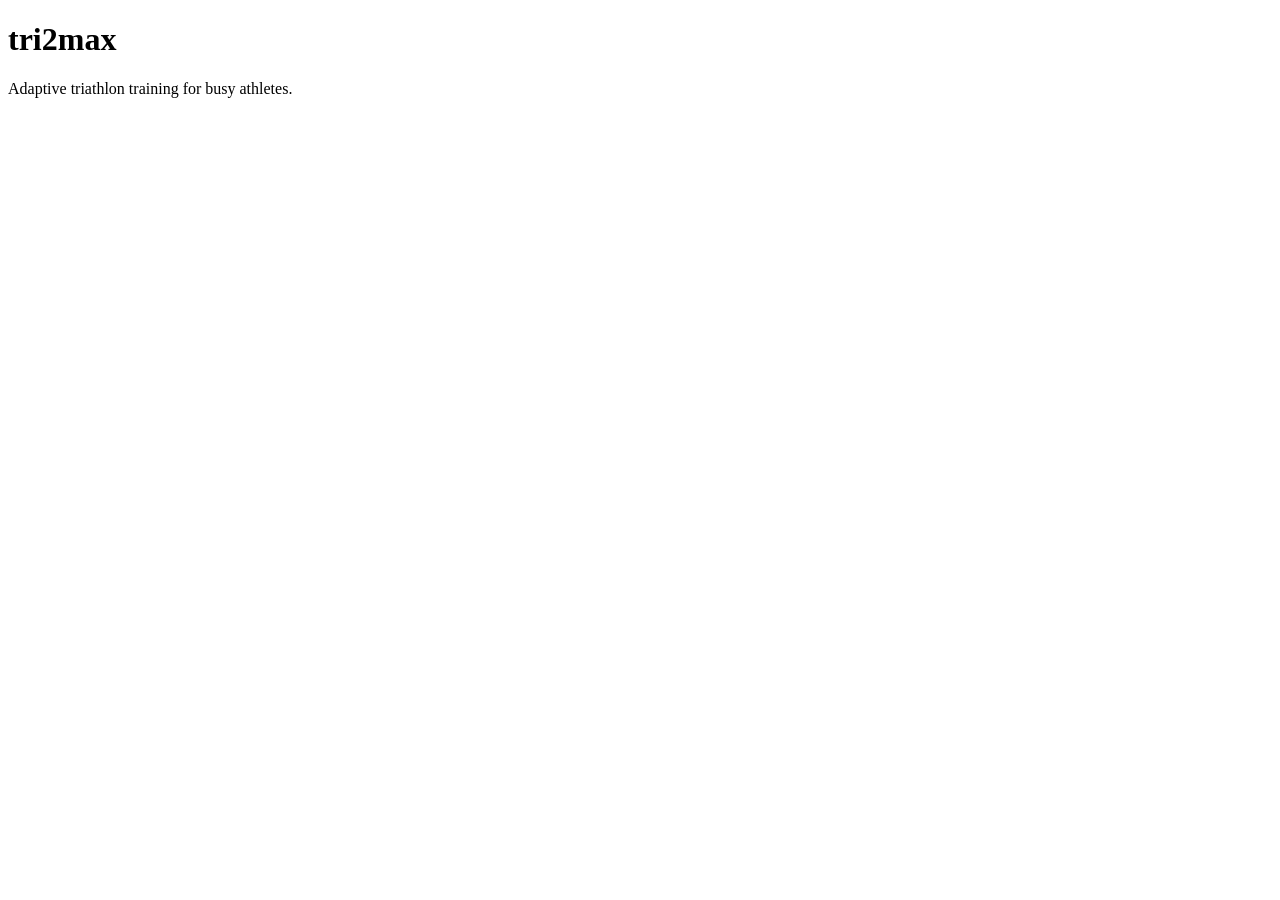
==== index.html @ 575e8069 "clear repo" ====
<!doctype html>
<html lang="en">
<head>
  <meta charset="utf-8">
  <meta name="viewport" content="width=device-width, initial-scale=1">
  <title>tri2max</title>
</head>
<body>
  <main>
    <h1>tri2max</h1>
    <p>Adaptive triathlon training for busy athletes.</p>
  </main>
</body>
</html>
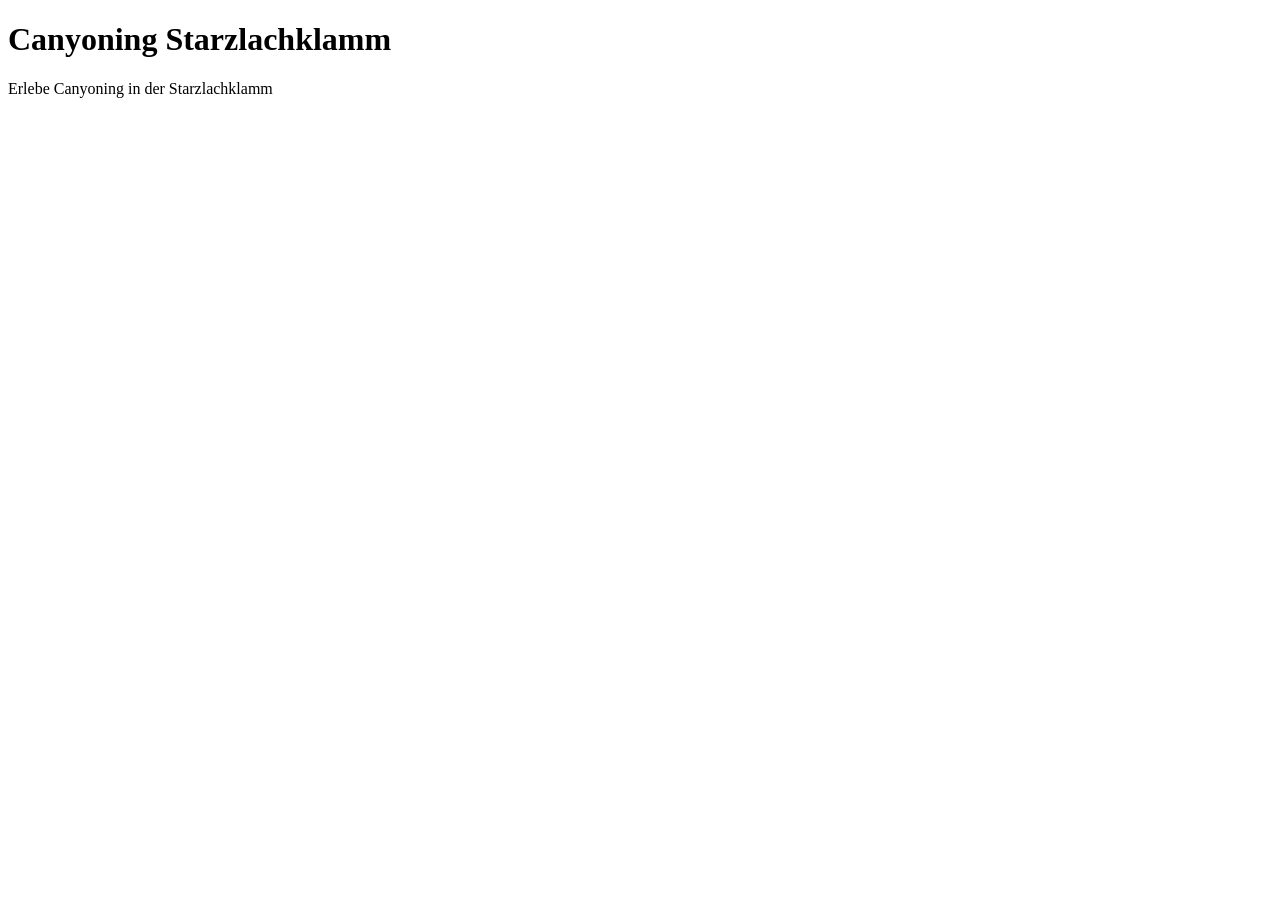
==== commit 6d0b98c6: "feat: add images and videos" ====
--- a/index.html
+++ b/index.html
@@ -3,12 +3,12 @@
 <head>
   <meta charset="utf-8">
   <meta name="viewport" content="width=device-width, initial-scale=1">
-  <title>tri2max</title>
+  <title>Canyoning Starzlachklamm</title>
 </head>
 <body>
   <main>
-    <h1>tri2max</h1>
-    <p>Adaptive triathlon training for busy athletes.</p>
+    <h1>Canyoning Starzlachklamm</h1>
+    <p>Erlebe Canyoning in der Starzlachklamm</p>
   </main>
 </body>
 </html>
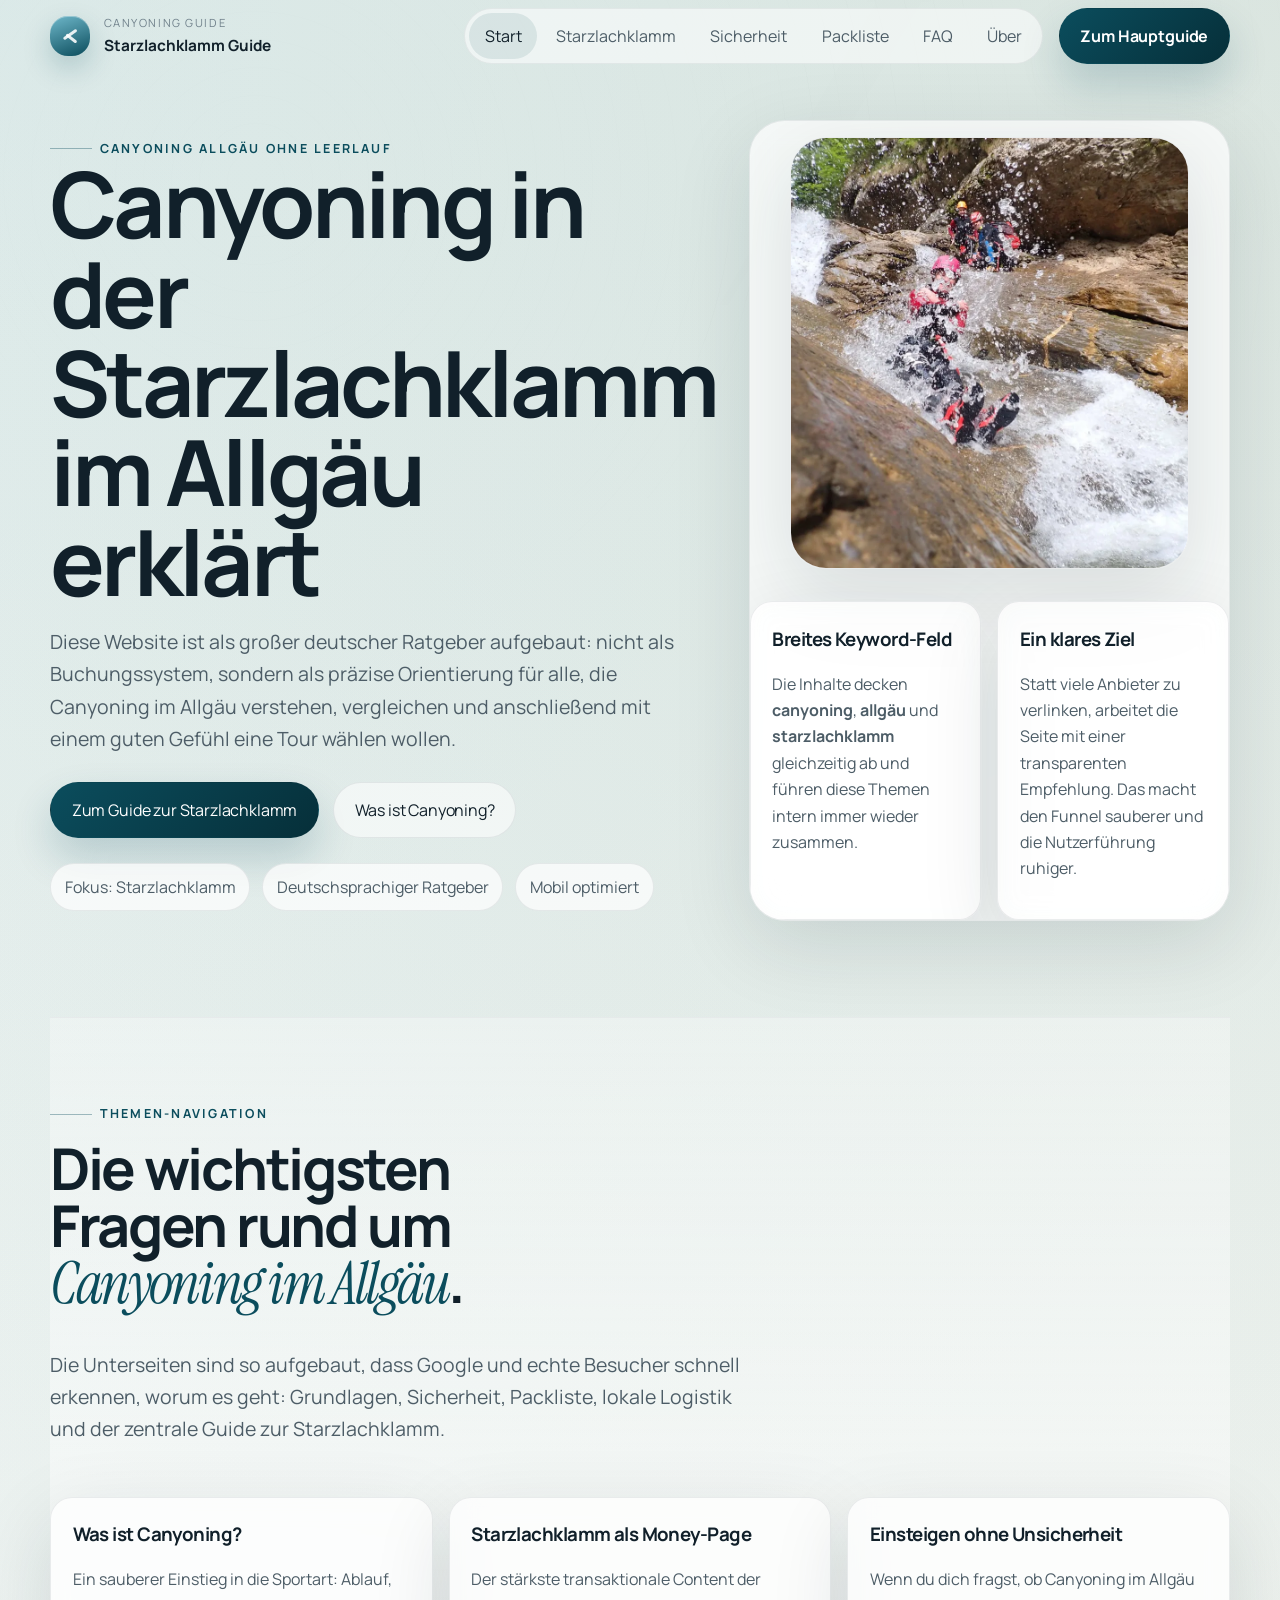
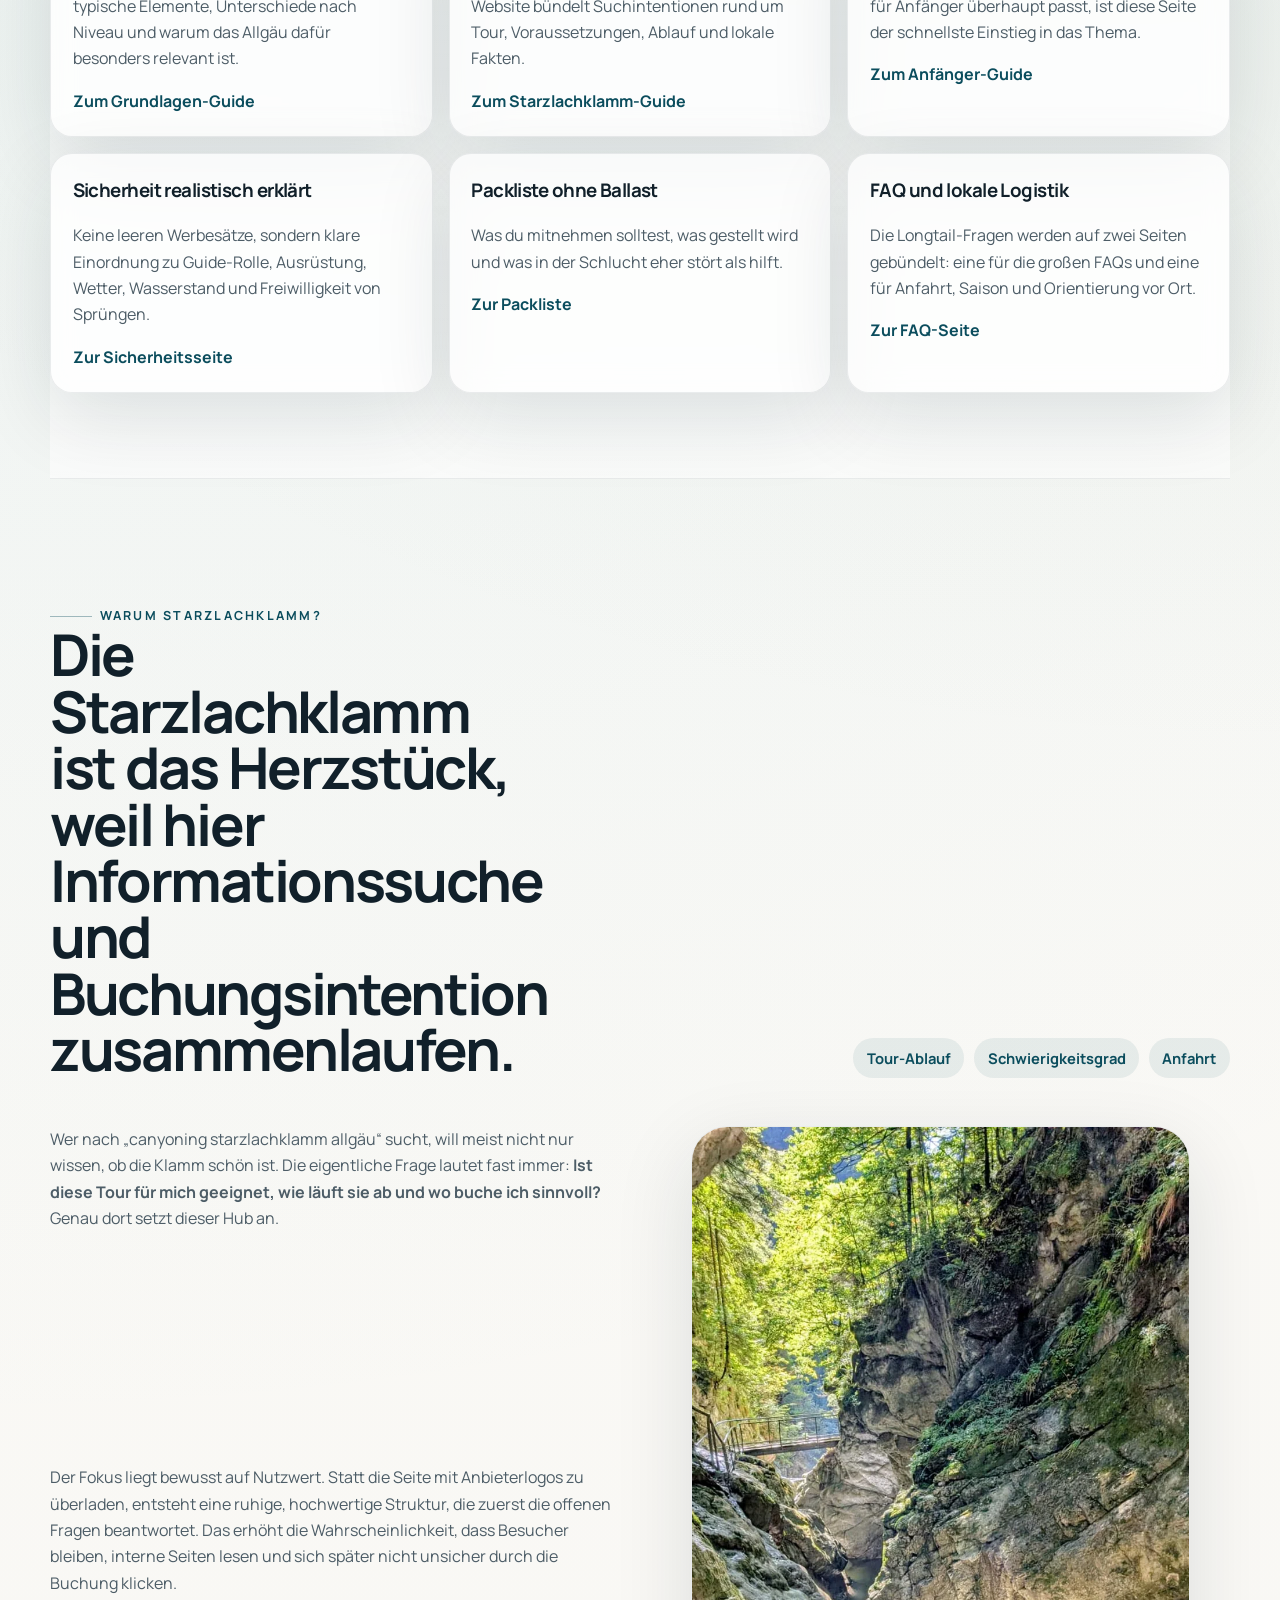
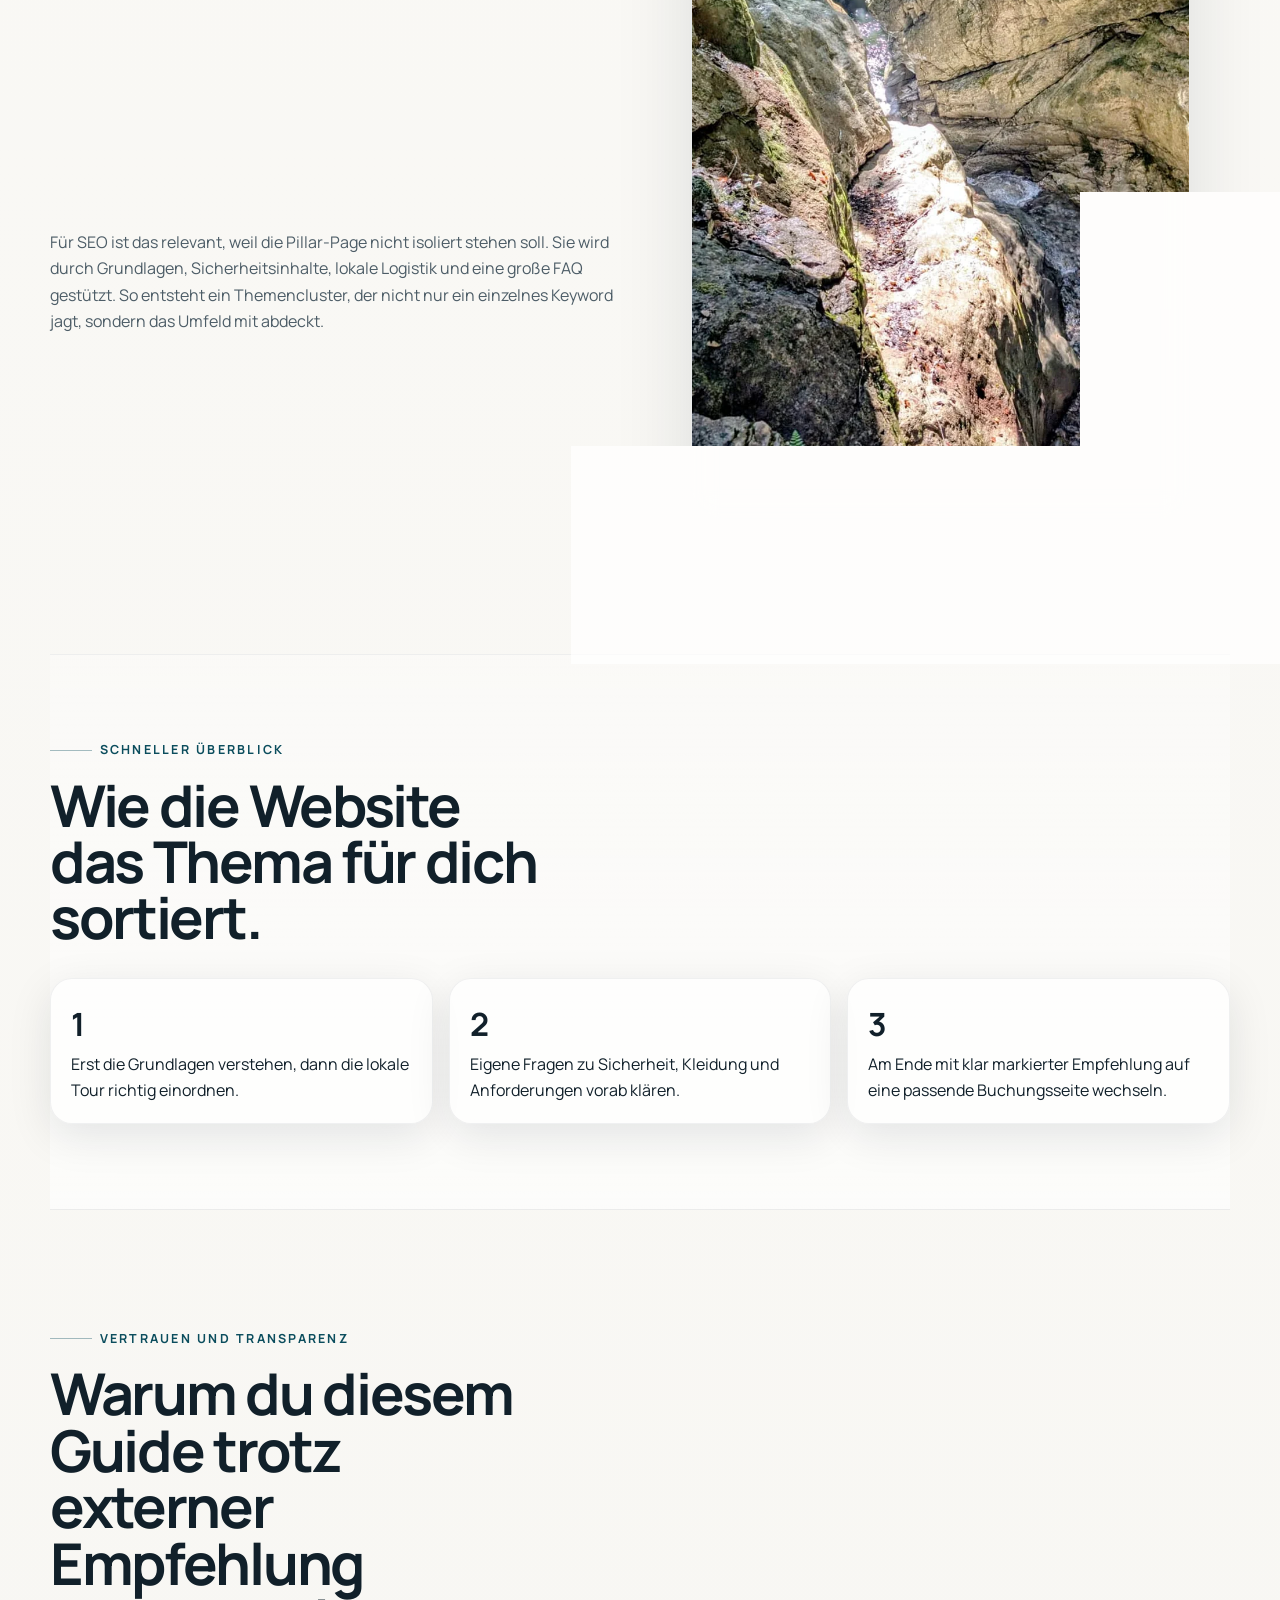
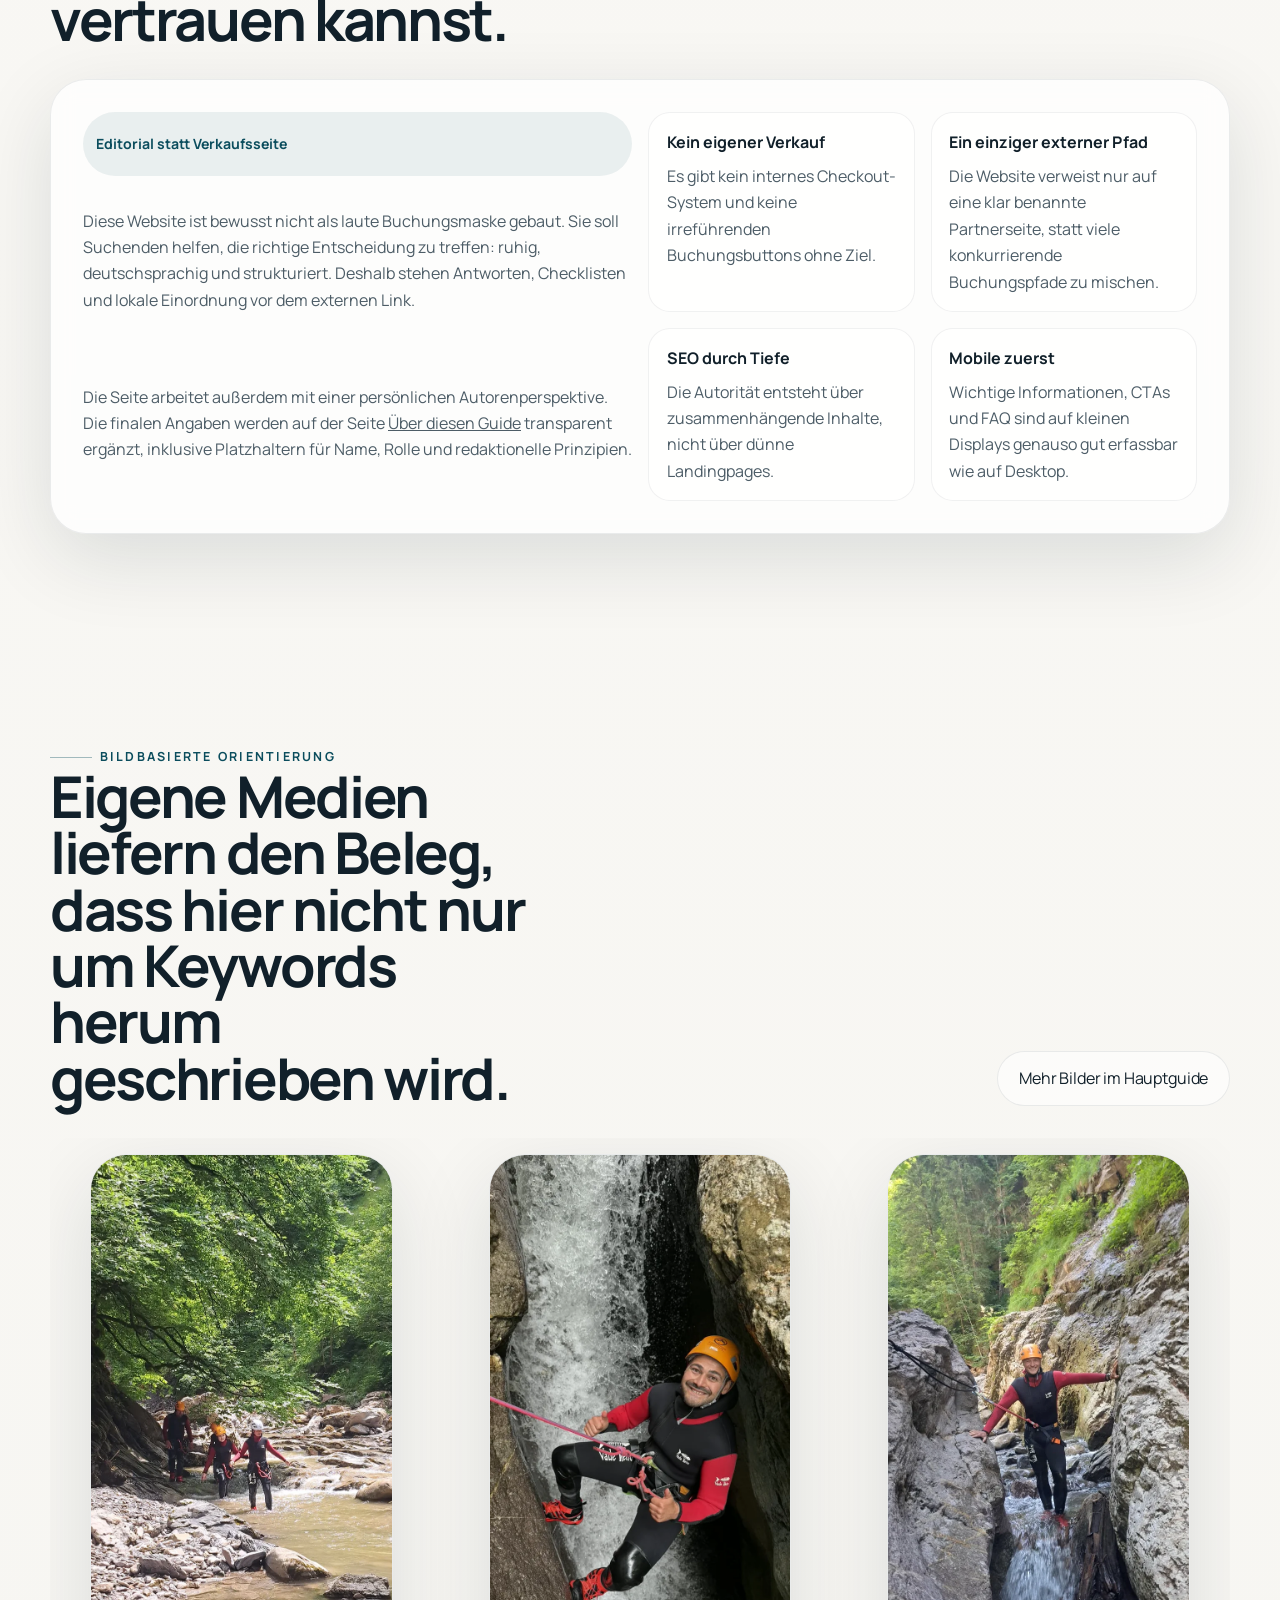
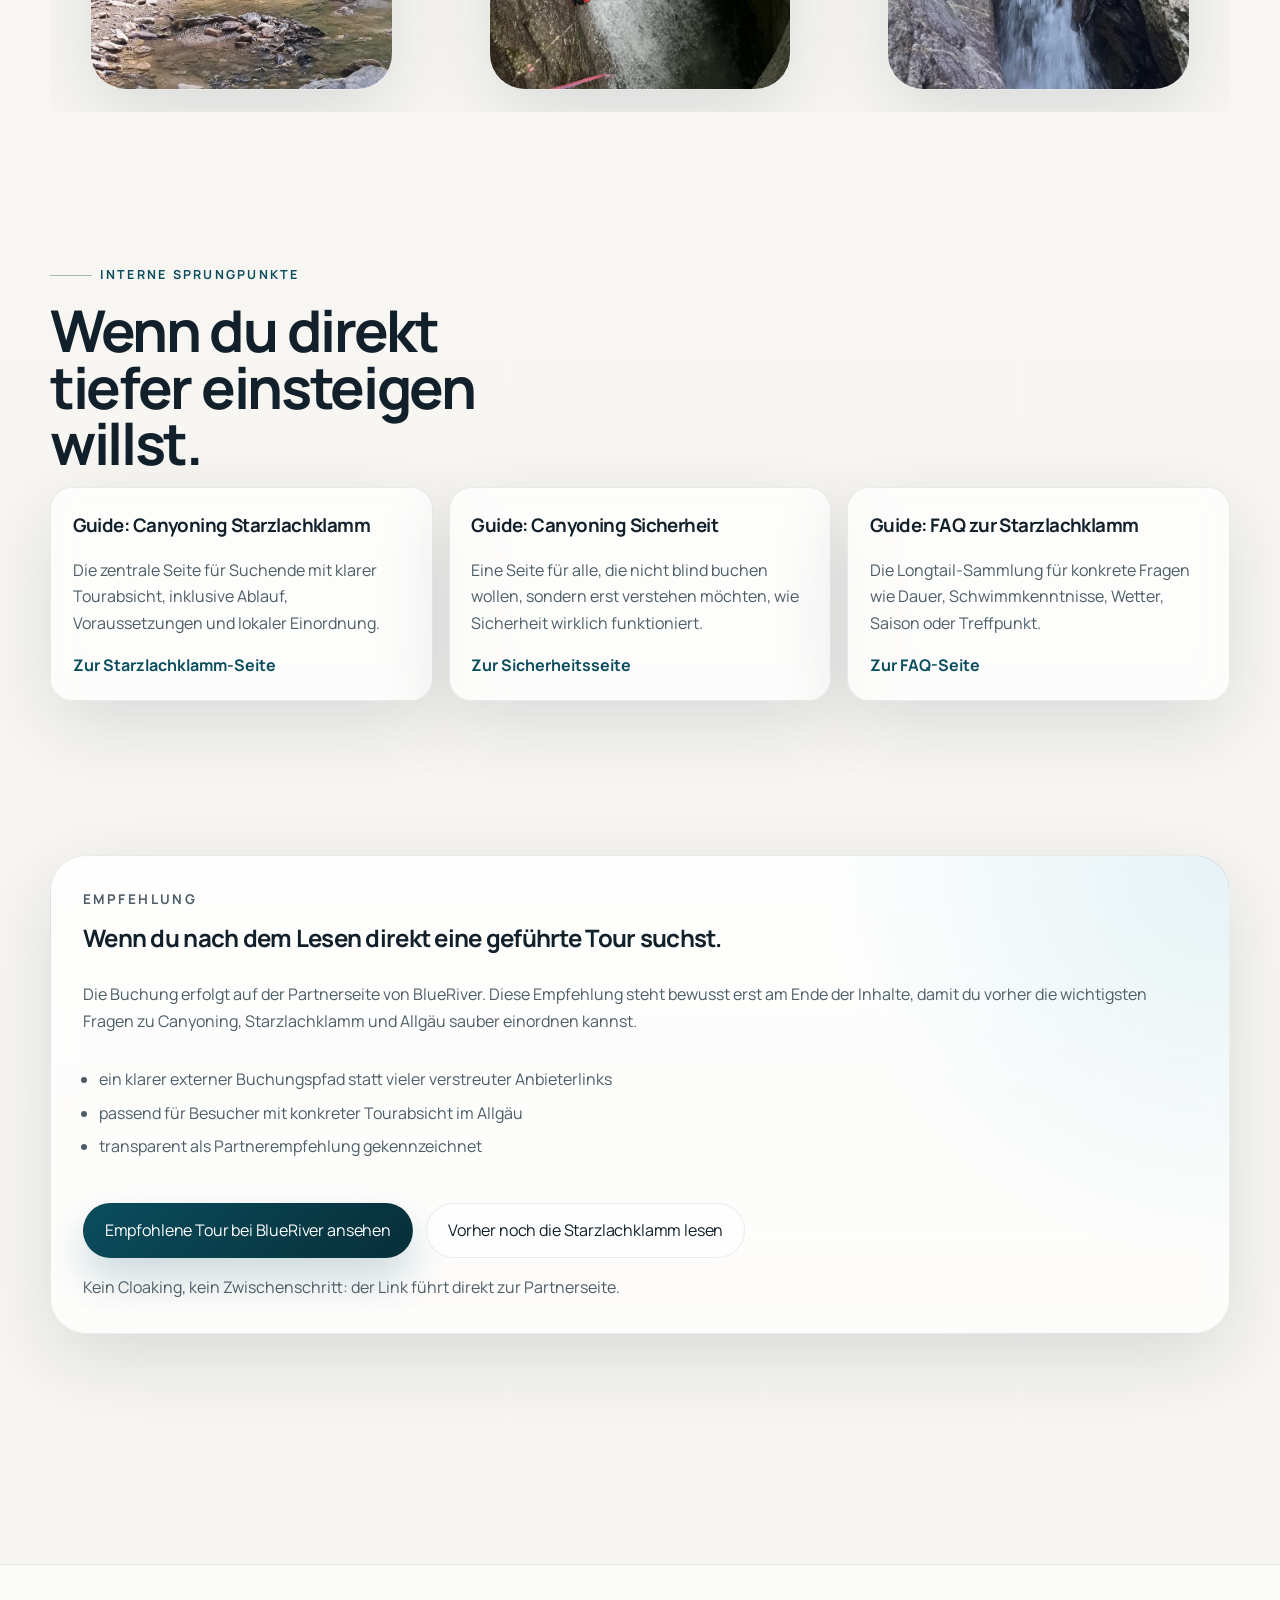
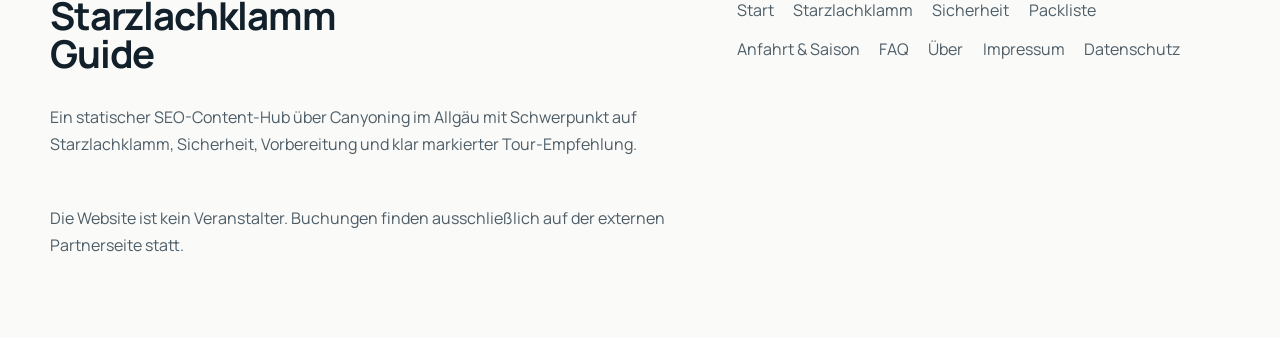
==== commit 74b9c117: "first page impressions" ====
--- a/index.html
+++ b/index.html
@@ -1,14 +1,354 @@
 <!doctype html>
-<html lang="en">
+<html lang="de">
 <head>
   <meta charset="utf-8">
   <meta name="viewport" content="width=device-width, initial-scale=1">
-  <title>Canyoning Starzlachklamm</title>
+  <title>Canyoning Allgäu: Starzlachklamm Guide, Tipps und Tour-Fokus</title>
+  <meta name="description" content="Großer deutschsprachiger Ratgeber zu Canyoning im Allgäu mit Fokus auf Starzlachklamm: Ablauf, Sicherheit, Packliste, Saison, FAQ und eine empfohlene Tour.">
+  <link rel="canonical" href="https://zinss.github.io/brc-starze/">
+  <meta property="og:type" content="website">
+  <meta property="og:title" content="Canyoning Allgäu: Starzlachklamm Guide, Tipps und Tour-Fokus">
+  <meta property="og:description" content="Fundierter Guide für Canyoning im Allgäu mit Schwerpunkt Starzlachklamm, Sicherheit, Vorbereitung und einer klar markierten Empfehlung für die Toursuche.">
+  <meta property="og:url" content="https://zinss.github.io/brc-starze/">
+  <meta property="og:image" content="https://zinss.github.io/brc-starze/assets/img/optimized/starze_image_02-1280.webp">
+  <meta name="twitter:card" content="summary_large_image">
+  <meta name="twitter:title" content="Canyoning Allgäu: Starzlachklamm Guide, Tipps und Tour-Fokus">
+  <meta name="twitter:description" content="Deutschsprachiger SEO-Content-Hub rund um Canyoning, Starzlachklamm und Allgäu.">
+  <link rel="stylesheet" href="assets/css/site.css">
+  <script type="application/ld+json">
+    {
+      "@context": "https://schema.org",
+      "@graph": [
+        {
+          "@type": "WebSite",
+          "name": "Starzlachklamm Guide",
+          "url": "https://zinss.github.io/brc-starze/",
+          "inLanguage": "de"
+        },
+        {
+          "@type": "CollectionPage",
+          "name": "Canyoning Allgäu",
+          "url": "https://zinss.github.io/brc-starze/",
+          "description": "Hub-Seite mit ausführlichen Ratgebern zu Canyoning im Allgäu und der Starzlachklamm."
+        }
+      ]
+    }
+  </script>
 </head>
 <body>
-  <main>
-    <h1>Canyoning Starzlachklamm</h1>
-    <p>Erlebe Canyoning in der Starzlachklamm</p>
+  <a class="skip-link" href="#main-content">Zum Inhalt springen</a>
+  <header class="site-header">
+    <div class="site-header__inner">
+      <a class="brand" href="./" aria-label="Startseite Starzlachklamm Guide">
+        <span class="brand__mark" aria-hidden="true"></span>
+        <span class="brand__text">
+          <span class="brand__eyebrow">Canyoning Guide</span>
+          <span class="brand__title">Starzlachklamm Guide</span>
+        </span>
+      </a>
+      <nav class="nav-panel" data-nav-panel aria-label="Hauptnavigation" id="navigation">
+        <div class="nav-links">
+          <a data-nav-link href="./">Start</a>
+          <a data-nav-link href="canyoning-starzlachklamm/">Starzlachklamm</a>
+          <a data-nav-link href="canyoning-sicherheit/">Sicherheit</a>
+          <a data-nav-link href="canyoning-packliste/">Packliste</a>
+          <a data-nav-link href="starzlachklamm-faq/">FAQ</a>
+          <a data-nav-link href="ueber/">Über</a>
+        </div>
+        <a class="header-cta" href="canyoning-starzlachklamm/">Zum Hauptguide</a>
+      </nav>
+      <button class="nav-toggle" type="button" data-nav-toggle aria-expanded="false" aria-controls="navigation">
+        <span class="visually-hidden">Menü öffnen</span>
+        <span class="nav-toggle__bar" aria-hidden="true"></span>
+        <span class="nav-toggle__bar" aria-hidden="true"></span>
+        <span class="nav-toggle__bar" aria-hidden="true"></span>
+      </button>
+    </div>
+  </header>
+
+  <main id="main-content" class="main-content">
+    <section class="hero hero--split hero--home">
+      <div class="hero__content" data-reveal>
+        <span class="eyebrow">Canyoning Allgäu ohne Leerlauf</span>
+        <h1>Canyoning in der Starzlachklamm im Allgäu erklärt</h1>
+        <p class="hero__lead">Diese Website ist als großer deutscher Ratgeber aufgebaut: nicht als Buchungssystem, sondern als präzise Orientierung für alle, die Canyoning im Allgäu verstehen, vergleichen und anschließend mit einem guten Gefühl eine Tour wählen wollen.</p>
+        <div class="hero__actions">
+          <a class="button button--primary" href="canyoning-starzlachklamm/">Zum Guide zur Starzlachklamm</a>
+          <a class="button button--secondary" href="was-ist-canyoning/">Was ist Canyoning?</a>
+        </div>
+        <div class="hero__meta" aria-label="Schnelle Fakten">
+          <span class="meta-chip">Fokus: Starzlachklamm</span>
+          <span class="meta-chip">Deutschsprachiger Ratgeber</span>
+          <span class="meta-chip">Mobil optimiert</span>
+        </div>
+      </div>
+
+      <div class="hero__media hero__media--stacked" data-reveal>
+        <figure class="figure-card" data-tilt>
+          <img src="assets/img/optimized/starze_image_02-1280.webp" alt="Canyoning-Gruppe rutscht durch einen Wasserlauf in der Starzlachklamm" width="1600" height="1200" fetchpriority="high">
+          <figcaption>Starzlachklamm ist die Tour, nach der besonders häufig gesucht wird, wenn Menschen im Allgäu eine Einsteiger- bis Mittelstufen-Tour mit echtem Schluchtgefühl suchen.</figcaption>
+        </figure>
+        <div class="card-grid">
+          <article class="info-card span-6">
+            <h3>Breites Keyword-Feld</h3>
+            <p>Die Inhalte decken <strong>canyoning</strong>, <strong>allgäu</strong> und <strong>starzlachklamm</strong> gleichzeitig ab und führen diese Themen intern immer wieder zusammen.</p>
+          </article>
+          <article class="info-card span-6">
+            <h3>Ein klares Ziel</h3>
+            <p>Statt viele Anbieter zu verlinken, arbeitet die Seite mit einer transparenten Empfehlung. Das macht den Funnel sauberer und die Nutzerführung ruhiger.</p>
+          </article>
+        </div>
+      </div>
+    </section>
+
+    <section class="section section--tint">
+      <div class="section__inner">
+        <div class="section-head">
+          <span class="eyebrow">Themen-Navigation</span>
+          <h2 class="section-title">Die wichtigsten Fragen rund um <em>Canyoning im Allgäu</em>.</h2>
+          <p class="section-lead">Die Unterseiten sind so aufgebaut, dass Google und echte Besucher schnell erkennen, worum es geht: Grundlagen, Sicherheit, Packliste, lokale Logistik und der zentrale Guide zur Starzlachklamm.</p>
+        </div>
+        <div class="card-grid">
+          <article class="story-card span-4" data-reveal data-tilt>
+            <h3>Was ist Canyoning?</h3>
+            <p>Ein sauberer Einstieg in die Sportart: Ablauf, typische Elemente, Unterschiede nach Niveau und warum das Allgäu dafür besonders relevant ist.</p>
+            <a href="was-ist-canyoning/">Zum Grundlagen-Guide</a>
+          </article>
+          <article class="story-card span-4" data-reveal data-tilt>
+            <h3>Starzlachklamm als Money-Page</h3>
+            <p>Der stärkste transaktionale Content der Website bündelt Suchintentionen rund um Tour, Voraussetzungen, Ablauf und lokale Fakten.</p>
+            <a href="canyoning-starzlachklamm/">Zum Starzlachklamm-Guide</a>
+          </article>
+          <article class="story-card span-4" data-reveal data-tilt>
+            <h3>Einsteigen ohne Unsicherheit</h3>
+            <p>Wenn du dich fragst, ob Canyoning im Allgäu für Anfänger überhaupt passt, ist diese Seite der schnellste Einstieg in das Thema.</p>
+            <a href="canyoning-allgaeu-anfaenger/">Zum Anfänger-Guide</a>
+          </article>
+          <article class="story-card span-4" data-reveal data-tilt>
+            <h3>Sicherheit realistisch erklärt</h3>
+            <p>Keine leeren Werbesätze, sondern klare Einordnung zu Guide-Rolle, Ausrüstung, Wetter, Wasserstand und Freiwilligkeit von Sprüngen.</p>
+            <a href="canyoning-sicherheit/">Zur Sicherheitsseite</a>
+          </article>
+          <article class="story-card span-4" data-reveal data-tilt>
+            <h3>Packliste ohne Ballast</h3>
+            <p>Was du mitnehmen solltest, was gestellt wird und was in der Schlucht eher stört als hilft.</p>
+            <a href="canyoning-packliste/">Zur Packliste</a>
+          </article>
+          <article class="story-card span-4" data-reveal data-tilt>
+            <h3>FAQ und lokale Logistik</h3>
+            <p>Die Longtail-Fragen werden auf zwei Seiten gebündelt: eine für die großen FAQs und eine für Anfahrt, Saison und Orientierung vor Ort.</p>
+            <a href="starzlachklamm-faq/">Zur FAQ-Seite</a>
+          </article>
+        </div>
+      </div>
+    </section>
+
+    <section class="section">
+      <div class="section__inner">
+        <div class="section-head section-head--split">
+          <div>
+            <span class="eyebrow">Warum Starzlachklamm?</span>
+            <h2 class="section-title">Die Starzlachklamm ist das Herzstück, weil hier Informationssuche und Buchungsintention zusammenlaufen.</h2>
+          </div>
+          <div class="pill-row" aria-label="Schwerpunkte">
+            <span class="pill">Tour-Ablauf</span>
+            <span class="pill">Schwierigkeitsgrad</span>
+            <span class="pill">Anfahrt</span>
+          </div>
+        </div>
+
+        <div class="split-layout split-layout--balanced">
+          <div class="article-prose" data-reveal>
+            <p>Wer nach „canyoning starzlachklamm allgäu“ sucht, will meist nicht nur wissen, ob die Klamm schön ist. Die eigentliche Frage lautet fast immer: <strong>Ist diese Tour für mich geeignet, wie läuft sie ab und wo buche ich sinnvoll?</strong> Genau dort setzt dieser Hub an.</p>
+            <p>Der Fokus liegt bewusst auf Nutzwert. Statt die Seite mit Anbieterlogos zu überladen, entsteht eine ruhige, hochwertige Struktur, die zuerst die offenen Fragen beantwortet. Das erhöht die Wahrscheinlichkeit, dass Besucher bleiben, interne Seiten lesen und sich später nicht unsicher durch die Buchung klicken.</p>
+            <p>Für SEO ist das relevant, weil die Pillar-Page nicht isoliert stehen soll. Sie wird durch Grundlagen, Sicherheitsinhalte, lokale Logistik und eine große FAQ gestützt. So entsteht ein Themencluster, der nicht nur ein einzelnes Keyword jagt, sondern das Umfeld mit abdeckt.</p>
+          </div>
+          <div class="media-panel" data-reveal>
+            <figure class="figure-card">
+              <img src="assets/img/optimized/starze_image_07-960.webp" alt="Blick in die felsige Schlucht der Starzlachklamm mit Stegen im Hintergrund" width="900" height="1600" loading="lazy">
+              <figcaption>Die Schlucht selbst ist ein starkes visuelles Signal. Natur, Enge und Wasserführung machen sofort verständlich, warum diese Tour so häufig gesucht wird.</figcaption>
+            </figure>
+          </div>
+        </div>
+      </div>
+    </section>
+
+    <section class="section section--tint">
+      <div class="section__inner">
+        <div class="section-head">
+          <span class="eyebrow">Schneller Überblick</span>
+          <h2 class="section-title">Wie die Website das Thema für dich sortiert.</h2>
+        </div>
+        <div class="fact-grid">
+          <article class="fact-card" data-reveal>
+            <strong>1</strong>
+            <span>Erst die Grundlagen verstehen, dann die lokale Tour richtig einordnen.</span>
+          </article>
+          <article class="fact-card" data-reveal>
+            <strong>2</strong>
+            <span>Eigene Fragen zu Sicherheit, Kleidung und Anforderungen vorab klären.</span>
+          </article>
+          <article class="fact-card" data-reveal>
+            <strong>3</strong>
+            <span>Am Ende mit klar markierter Empfehlung auf eine passende Buchungsseite wechseln.</span>
+          </article>
+        </div>
+      </div>
+    </section>
+
+    <section class="section">
+      <div class="section__inner">
+        <div class="section-head">
+          <span class="eyebrow">Vertrauen und Transparenz</span>
+          <h2 class="section-title">Warum du diesem Guide trotz externer Empfehlung vertrauen kannst.</h2>
+        </div>
+        <div class="author-box" data-reveal>
+          <div class="author-box__grid">
+            <div class="article-prose">
+              <span class="author-box__badge">Editorial statt Verkaufsseite</span>
+              <p>Diese Website ist bewusst nicht als laute Buchungsmaske gebaut. Sie soll Suchenden helfen, die richtige Entscheidung zu treffen: ruhig, deutschsprachig und strukturiert. Deshalb stehen Antworten, Checklisten und lokale Einordnung vor dem externen Link.</p>
+              <p>Die Seite arbeitet außerdem mit einer persönlichen Autorenperspektive. Die finalen Angaben werden auf der Seite <a href="ueber/">Über diesen Guide</a> transparent ergänzt, inklusive Platzhaltern für Name, Rolle und redaktionelle Prinzipien.</p>
+            </div>
+            <div class="definition-grid">
+              <dl>
+                <dt>Kein eigener Verkauf</dt>
+                <dd>Es gibt kein internes Checkout-System und keine irreführenden Buchungsbuttons ohne Ziel.</dd>
+              </dl>
+              <dl>
+                <dt>Ein einziger externer Pfad</dt>
+                <dd>Die Website verweist nur auf eine klar benannte Partnerseite, statt viele konkurrierende Buchungspfade zu mischen.</dd>
+              </dl>
+              <dl>
+                <dt>SEO durch Tiefe</dt>
+                <dd>Die Autorität entsteht über zusammenhängende Inhalte, nicht über dünne Landingpages.</dd>
+              </dl>
+              <dl>
+                <dt>Mobile zuerst</dt>
+                <dd>Wichtige Informationen, CTAs und FAQ sind auf kleinen Displays genauso gut erfassbar wie auf Desktop.</dd>
+              </dl>
+            </div>
+          </div>
+        </div>
+      </div>
+    </section>
+
+    <section class="section">
+      <div class="section__inner">
+        <div class="section-head section-head--split">
+          <div>
+            <span class="eyebrow">Bildbasierte Orientierung</span>
+            <h2 class="section-title">Eigene Medien liefern den Beleg, dass hier nicht nur um Keywords herum geschrieben wird.</h2>
+          </div>
+          <a class="button button--secondary" href="canyoning-starzlachklamm/">Mehr Bilder im Hauptguide</a>
+        </div>
+        <div class="photo-rail" data-gallery-snap>
+          <figure class="figure-card" data-reveal>
+            <img src="assets/img/optimized/starze_image_01-960.webp" alt="Drei Teilnehmer gehen durch das flache Wasser in der Starzlachklamm" width="1200" height="1600" loading="lazy">
+            <figcaption>Der Einstieg wirkt oft ruhiger als viele Besucher erwarten. Genau deshalb lohnt sich eine ehrliche Ablaufbeschreibung.</figcaption>
+          </figure>
+          <figure class="figure-card" data-reveal>
+            <img src="assets/img/optimized/starze_image_04-960.webp" alt="Teilnehmer lächelt beim Canyoning in einer Felsrinne mit Wasser" width="1071" height="1428" loading="lazy">
+            <figcaption>Die Mischung aus Spiel, Technik und Wasserführung macht die Tour gerade für motivierte Einsteiger interessant.</figcaption>
+          </figure>
+          <figure class="figure-card" data-reveal>
+            <img src="assets/img/optimized/starze_image_10-960.webp" alt="Canyoning-Teilnehmer seilt sich an einem Wasserfall ab" width="1200" height="1600" loading="lazy">
+            <figcaption>Abseilen ist für viele der Moment, an dem Vorbereitung, Vertrauen und gutes Guiding besonders wichtig werden.</figcaption>
+          </figure>
+        </div>
+      </div>
+    </section>
+
+    <section class="section section--tight">
+      <div class="section__inner">
+        <div class="related-links">
+          <div class="section-head">
+            <span class="eyebrow">Interne Sprungpunkte</span>
+            <h2 class="section-title">Wenn du direkt tiefer einsteigen willst.</h2>
+          </div>
+          <div class="card-grid">
+            <article class="info-card span-4">
+              <h3>Guide: Canyoning Starzlachklamm</h3>
+              <p>Die zentrale Seite für Suchende mit klarer Tourabsicht, inklusive Ablauf, Voraussetzungen und lokaler Einordnung.</p>
+              <a href="canyoning-starzlachklamm/">Zur Starzlachklamm-Seite</a>
+            </article>
+            <article class="info-card span-4">
+              <h3>Guide: Canyoning Sicherheit</h3>
+              <p>Eine Seite für alle, die nicht blind buchen wollen, sondern erst verstehen möchten, wie Sicherheit wirklich funktioniert.</p>
+              <a href="canyoning-sicherheit/">Zur Sicherheitsseite</a>
+            </article>
+            <article class="info-card span-4">
+              <h3>Guide: FAQ zur Starzlachklamm</h3>
+              <p>Die Longtail-Sammlung für konkrete Fragen wie Dauer, Schwimmkenntnisse, Wetter, Saison oder Treffpunkt.</p>
+              <a href="starzlachklamm-faq/">Zur FAQ-Seite</a>
+            </article>
+          </div>
+        </div>
+      </div>
+    </section>
+
+    <section class="section">
+      <div class="section__inner">
+        <div class="recommendation" data-end-cta data-reveal>
+          <p class="recommendation__eyebrow">Empfehlung</p>
+          <h2>Wenn du nach dem Lesen direkt eine geführte Tour suchst.</h2>
+          <p>Die Buchung erfolgt auf der Partnerseite von BlueRiver. Diese Empfehlung steht bewusst erst am Ende der Inhalte, damit du vorher die wichtigsten Fragen zu Canyoning, Starzlachklamm und Allgäu sauber einordnen kannst.</p>
+          <ul class="recommendation__list">
+            <li>ein klarer externer Buchungspfad statt vieler verstreuter Anbieterlinks</li>
+            <li>passend für Besucher mit konkreter Tourabsicht im Allgäu</li>
+            <li>transparent als Partnerempfehlung gekennzeichnet</li>
+          </ul>
+          <div class="button-row">
+            <a class="button button--primary" href="https://www.blueriver-canyoning.de/canyoning-allgaeu" target="_blank" rel="nofollow sponsored noopener">Empfohlene Tour bei BlueRiver ansehen</a>
+            <a class="button button--secondary" href="canyoning-starzlachklamm/">Vorher noch die Starzlachklamm lesen</a>
+          </div>
+          <p class="recommendation__note">Kein Cloaking, kein Zwischenschritt: der Link führt direkt zur Partnerseite.</p>
+        </div>
+      </div>
+    </section>
   </main>
+
+  <footer class="site-footer">
+    <div class="site-footer__inner">
+      <div class="site-footer__grid">
+        <div class="article-prose">
+          <h2 class="section-title">Starzlachklamm Guide</h2>
+          <p>Ein statischer SEO-Content-Hub über Canyoning im Allgäu mit Schwerpunkt auf Starzlachklamm, Sicherheit, Vorbereitung und klar markierter Tour-Empfehlung.</p>
+          <p>Die Website ist kein Veranstalter. Buchungen finden ausschließlich auf der externen Partnerseite statt.</p>
+        </div>
+        <div class="article-prose">
+          <div class="site-footer__links">
+            <a href="./">Start</a>
+            <a href="canyoning-starzlachklamm/">Starzlachklamm</a>
+            <a href="canyoning-sicherheit/">Sicherheit</a>
+            <a href="canyoning-packliste/">Packliste</a>
+            <a href="starzlachklamm-anfahrt-saison/">Anfahrt &amp; Saison</a>
+            <a href="starzlachklamm-faq/">FAQ</a>
+            <a href="ueber/">Über</a>
+            <a href="impressum/">Impressum</a>
+            <a href="datenschutz/">Datenschutz</a>
+          </div>
+        </div>
+      </div>
+    </div>
+  </footer>
+
+  <a class="overlay-cta" data-overlay-cta href="https://www.blueriver-canyoning.de/canyoning-allgaeu" target="_blank" rel="nofollow sponsored noopener" aria-label="Empfohlene Tour bei BlueRiver ansehen">
+    <span class="overlay-cta__label">
+      <strong>Empfohlene Tour bei BlueRiver ansehen</strong>
+      <small>Buchung auf der Partnerseite</small>
+    </span>
+  </a>
+
+  <script>
+    window.PAGE_CONFIG = {
+      pageType: "hub",
+      slug: "",
+      title: "Canyoning Allgäu: Starzlachklamm Guide, Tipps und Tour-Fokus",
+      showStickyCta: true,
+      showRecommendationBlock: true,
+      breadcrumb: [{ name: "Start", url: "https://zinss.github.io/brc-starze/" }]
+    };
+  </script>
+  <script src="assets/js/site.js" defer></script>
 </body>
 </html>
--- a/assets/css/site.css
+++ b/assets/css/site.css
@@ -0,0 +1,1291 @@
+:root {
+  --bg: #f6f5f1;
+  --bg-strong: #ffffff;
+  --bg-tint: rgba(255, 255, 255, 0.76);
+  --surface: rgba(255, 255, 255, 0.72);
+  --surface-strong: rgba(255, 255, 255, 0.92);
+  --surface-border: rgba(11, 29, 39, 0.08);
+  --ink: #11202a;
+  --ink-soft: #4d5d67;
+  --ink-muted: #71828c;
+  --petrol: #0b4d5d;
+  --petrol-deep: #062f39;
+  --glacier: #74bfd2;
+  --moss: #7c9571;
+  --sand: #d7c7ae;
+  --shadow-soft: 0 24px 80px rgba(10, 32, 44, 0.12);
+  --shadow-card: 0 12px 44px rgba(10, 32, 44, 0.1);
+  --radius-sm: 14px;
+  --radius-md: 22px;
+  --radius-lg: 36px;
+  --content-width: min(1180px, calc(100vw - 2rem));
+  --section-gap: clamp(4rem, 8vw, 7rem);
+  --header-height: 4.5rem;
+  --transition: 220ms ease;
+}
+
+@font-face {
+  font-family: "Manrope";
+  src: url("../fonts/Manrope-Variable.ttf") format("truetype");
+  font-display: swap;
+  font-weight: 200 800;
+}
+
+@font-face {
+  font-family: "Instrument Serif";
+  src: url("../fonts/InstrumentSerif-Regular.ttf") format("truetype");
+  font-display: swap;
+  font-weight: 400;
+  font-style: normal;
+}
+
+@font-face {
+  font-family: "Instrument Serif";
+  src: url("../fonts/InstrumentSerif-Italic.ttf") format("truetype");
+  font-display: swap;
+  font-weight: 400;
+  font-style: italic;
+}
+
+*,
+*::before,
+*::after {
+  box-sizing: border-box;
+}
+
+html {
+  scroll-behavior: smooth;
+}
+
+body {
+  margin: 0;
+  font-family: "Manrope", "Segoe UI", sans-serif;
+  color: var(--ink);
+  background:
+    radial-gradient(circle at top left, rgba(116, 191, 210, 0.18), transparent 36%),
+    radial-gradient(circle at top right, rgba(124, 149, 113, 0.16), transparent 28%),
+    linear-gradient(180deg, #fbfaf7, var(--bg));
+  min-height: 100vh;
+  line-height: 1.65;
+}
+
+body::before {
+  content: "";
+  position: fixed;
+  inset: 0;
+  pointer-events: none;
+  opacity: 0.22;
+  background-image:
+    linear-gradient(120deg, transparent 0, transparent 46%, rgba(9, 35, 45, 0.03) 50%, transparent 54%, transparent 100%),
+    repeating-radial-gradient(circle at 20% 20%, rgba(9, 35, 45, 0.035) 0 1px, transparent 1px 28px);
+  mask-image: linear-gradient(180deg, rgba(0, 0, 0, 0.9), transparent 90%);
+}
+
+img,
+video {
+  display: block;
+  max-width: 100%;
+}
+
+a {
+  color: inherit;
+}
+
+a:hover {
+  color: var(--petrol);
+}
+
+button,
+a.button,
+.button {
+  font: inherit;
+}
+
+.skip-link {
+  position: absolute;
+  left: 1rem;
+  top: -4rem;
+  background: var(--petrol-deep);
+  color: #fff;
+  padding: 0.75rem 1rem;
+  border-radius: 999px;
+  z-index: 120;
+  text-decoration: none;
+}
+
+.skip-link:focus {
+  top: 1rem;
+}
+
+.site-header {
+  position: sticky;
+  top: 0;
+  z-index: 90;
+  backdrop-filter: blur(0);
+  transition: background-color var(--transition), backdrop-filter var(--transition), box-shadow var(--transition);
+}
+
+.site-header.is-scrolled {
+  background: rgba(246, 245, 241, 0.72);
+  backdrop-filter: blur(18px);
+  box-shadow: 0 1px 0 rgba(11, 29, 39, 0.08);
+}
+
+.site-header__inner,
+.site-footer__inner,
+.main-nav,
+.main-content,
+.section__inner,
+.hero,
+.breadcrumbs {
+  width: var(--content-width);
+  margin-inline: auto;
+}
+
+.site-header__inner {
+  min-height: var(--header-height);
+  display: flex;
+  align-items: center;
+  justify-content: space-between;
+  gap: 1rem;
+}
+
+.brand {
+  display: inline-flex;
+  align-items: center;
+  gap: 0.85rem;
+  text-decoration: none;
+}
+
+.brand__mark {
+  width: 2.5rem;
+  height: 2.5rem;
+  border-radius: 18px;
+  background:
+    linear-gradient(160deg, rgba(116, 191, 210, 0.95), rgba(11, 77, 93, 0.95)),
+    #0d3841;
+  box-shadow: inset 0 1px 0 rgba(255, 255, 255, 0.35), 0 12px 28px rgba(11, 77, 93, 0.22);
+  position: relative;
+}
+
+.brand__mark::before,
+.brand__mark::after {
+  content: "";
+  position: absolute;
+  background: rgba(255, 255, 255, 0.88);
+  border-radius: 999px;
+}
+
+.brand__mark::before {
+  width: 1rem;
+  height: 0.16rem;
+  left: 0.75rem;
+  top: 1.06rem;
+  transform: rotate(-35deg);
+}
+
+.brand__mark::after {
+  width: 0.82rem;
+  height: 0.16rem;
+  left: 0.95rem;
+  top: 1.34rem;
+  transform: rotate(38deg);
+}
+
+.brand__text {
+  display: grid;
+  gap: 0.05rem;
+}
+
+.brand__eyebrow {
+  font-size: 0.7rem;
+  letter-spacing: 0.14em;
+  text-transform: uppercase;
+  color: var(--ink-muted);
+}
+
+.brand__title {
+  font-size: 0.96rem;
+  font-weight: 700;
+}
+
+.nav-panel {
+  display: flex;
+  align-items: center;
+  gap: 1rem;
+}
+
+.nav-links {
+  display: flex;
+  align-items: center;
+  gap: 0.25rem;
+  padding: 0.25rem;
+  border-radius: 999px;
+  background: rgba(255, 255, 255, 0.54);
+  border: 1px solid rgba(11, 29, 39, 0.06);
+}
+
+.nav-links a {
+  display: inline-flex;
+  align-items: center;
+  min-height: 2.5rem;
+  padding: 0.6rem 0.95rem;
+  text-decoration: none;
+  border-radius: 999px;
+  color: var(--ink-soft);
+  transition: background-color var(--transition), color var(--transition);
+}
+
+.nav-links a.is-active,
+.nav-links a:hover {
+  background: rgba(11, 77, 93, 0.1);
+  color: var(--ink);
+}
+
+.header-cta,
+.button {
+  display: inline-flex;
+  align-items: center;
+  justify-content: center;
+  gap: 0.6rem;
+  min-height: 3rem;
+  padding: 0.85rem 1.3rem;
+  border-radius: 999px;
+  border: 1px solid transparent;
+  text-decoration: none;
+  font-weight: 700;
+  letter-spacing: -0.01em;
+  transition: transform var(--transition), background-color var(--transition), color var(--transition), border-color var(--transition), box-shadow var(--transition);
+}
+
+.button:hover,
+.header-cta:hover {
+  transform: translateY(-1px);
+}
+
+.button--primary,
+.header-cta {
+  background: linear-gradient(135deg, var(--petrol), var(--petrol-deep));
+  color: #fff;
+  box-shadow: 0 20px 40px rgba(11, 77, 93, 0.2);
+}
+
+.button--secondary {
+  background: rgba(255, 255, 255, 0.56);
+  color: var(--ink);
+  border-color: rgba(11, 29, 39, 0.08);
+}
+
+.nav-toggle {
+  display: none;
+  width: 3rem;
+  height: 3rem;
+  border: 0;
+  background: rgba(255, 255, 255, 0.56);
+  border-radius: 1rem;
+  box-shadow: var(--shadow-card);
+  color: var(--ink);
+}
+
+.nav-toggle__bar {
+  display: block;
+  width: 1.2rem;
+  height: 0.12rem;
+  background: currentColor;
+  margin: 0.22rem auto;
+  border-radius: 999px;
+  transition: transform var(--transition), opacity var(--transition);
+}
+
+.nav-panel.is-open + .nav-toggle .nav-toggle__bar:nth-child(1) {
+  transform: translateY(0.34rem) rotate(45deg);
+}
+
+.nav-panel.is-open + .nav-toggle .nav-toggle__bar:nth-child(2) {
+  opacity: 0;
+}
+
+.nav-panel.is-open + .nav-toggle .nav-toggle__bar:nth-child(3) {
+  transform: translateY(-0.34rem) rotate(-45deg);
+}
+
+.main-content {
+  padding-bottom: 8rem;
+}
+
+.breadcrumbs {
+  display: flex;
+  align-items: center;
+  gap: 0.5rem;
+  padding-top: 1rem;
+  font-size: 0.9rem;
+  color: var(--ink-muted);
+}
+
+.breadcrumbs ol {
+  display: flex;
+  flex-wrap: wrap;
+  gap: 0.5rem;
+  list-style: none;
+  padding: 0;
+  margin: 0;
+}
+
+.breadcrumbs li:not(:last-child)::after {
+  content: "/";
+  margin-left: 0.5rem;
+  color: rgba(17, 32, 42, 0.32);
+}
+
+.hero {
+  display: grid;
+  gap: 2rem;
+  padding-block: clamp(2rem, 4vw, 3rem) clamp(3rem, 7vw, 5rem);
+}
+
+.hero--split {
+  grid-template-columns: 1.15fr 0.85fr;
+  align-items: center;
+}
+
+.hero--single {
+  padding-top: clamp(3rem, 6vw, 5rem);
+}
+
+.hero__content {
+  max-width: 42rem;
+}
+
+.eyebrow {
+  display: inline-flex;
+  align-items: center;
+  gap: 0.5rem;
+  font-size: 0.78rem;
+  text-transform: uppercase;
+  letter-spacing: 0.18em;
+  color: var(--petrol);
+  font-weight: 700;
+}
+
+.eyebrow::before {
+  content: "";
+  width: 2.6rem;
+  height: 1px;
+  background: currentColor;
+  opacity: 0.36;
+}
+
+.hero h1,
+.section-title,
+.recommendation h2,
+.feature-callout__title,
+.faq-group h2,
+.legal-card h1 {
+  margin: 0;
+  letter-spacing: -0.04em;
+  line-height: 0.98;
+}
+
+.hero h1 {
+  font-size: clamp(2.8rem, 8vw, 5.7rem);
+  max-width: 10ch;
+}
+
+.hero--home h1 em,
+.section-title em {
+  font-family: "Instrument Serif", Georgia, serif;
+  font-style: italic;
+  font-weight: 400;
+  color: var(--petrol);
+}
+
+.hero__lead,
+.section-lead,
+.legal-card > p:first-of-type {
+  font-size: clamp(1rem, 2vw, 1.22rem);
+  color: var(--ink-soft);
+  max-width: 44rem;
+  margin-top: 1.25rem;
+}
+
+.hero__actions,
+.button-row {
+  display: flex;
+  flex-wrap: wrap;
+  gap: 0.85rem;
+  margin-top: 1.7rem;
+}
+
+.hero__meta,
+.chip-list,
+.fact-tags {
+  display: flex;
+  flex-wrap: wrap;
+  gap: 0.75rem;
+  margin-top: 1.6rem;
+}
+
+.meta-chip,
+.fact-tag {
+  display: inline-flex;
+  align-items: center;
+  min-height: 2.5rem;
+  padding: 0.6rem 0.85rem;
+  border-radius: 999px;
+  background: rgba(255, 255, 255, 0.7);
+  border: 1px solid rgba(11, 29, 39, 0.08);
+  color: var(--ink-soft);
+}
+
+.hero__media,
+.media-card,
+.figure-card,
+.video-card,
+.recommendation,
+.author-box,
+.quote-card,
+.legal-card,
+.info-card,
+.story-card,
+.faq-intro,
+.table-card {
+  border: 1px solid var(--surface-border);
+  background: var(--surface);
+  backdrop-filter: blur(12px);
+  box-shadow: var(--shadow-soft);
+  border-radius: var(--radius-lg);
+}
+
+.hero__media {
+  overflow: hidden;
+}
+
+.hero__media img,
+.video-card video,
+.figure-card img {
+  width: 100%;
+  height: 100%;
+  object-fit: cover;
+}
+
+.hero__media--stacked {
+  display: grid;
+  gap: 1rem;
+}
+
+.video-card {
+  overflow: hidden;
+}
+
+.video-card__body {
+  padding: 1rem 1rem 1.2rem;
+}
+
+.video-card__label,
+.figure-card figcaption,
+.support-note,
+.micro-label {
+  font-size: 0.92rem;
+  color: var(--ink-soft);
+}
+
+.section {
+  padding-block: var(--section-gap);
+}
+
+.section--tight {
+  padding-block: 3.2rem;
+}
+
+.section--tint {
+  position: relative;
+}
+
+.section--tint::before {
+  content: "";
+  position: absolute;
+  inset: 1rem 0;
+  background: linear-gradient(180deg, rgba(255, 255, 255, 0.3), rgba(255, 255, 255, 0.6));
+  border-block: 1px solid rgba(11, 29, 39, 0.06);
+  z-index: -1;
+}
+
+.section__inner {
+  display: grid;
+  gap: 2rem;
+}
+
+.section-head {
+  display: grid;
+  gap: 1rem;
+  align-items: end;
+}
+
+.section-head--split {
+  grid-template-columns: 1fr auto;
+}
+
+.section-title {
+  font-size: clamp(2rem, 5vw, 3.6rem);
+  max-width: 13ch;
+}
+
+.section-copy,
+.article-prose p,
+.article-prose li,
+.faq-answer p,
+.legal-card p,
+.legal-card li {
+  color: var(--ink-soft);
+}
+
+.card-grid {
+  display: grid;
+  grid-template-columns: repeat(12, minmax(0, 1fr));
+  gap: 1rem;
+}
+
+.card-grid > * {
+  grid-column: span 12;
+}
+
+.info-card,
+.story-card,
+.table-card {
+  padding: 1.35rem;
+  border-radius: var(--radius-md);
+}
+
+.info-card h3,
+.story-card h3,
+.feature-callout__title,
+.author-box h2,
+.recommendation h2,
+.quote-card h3 {
+  margin: 0;
+  letter-spacing: -0.03em;
+}
+
+.info-card p,
+.story-card p,
+.story-card li,
+.info-card li,
+.author-box p,
+.recommendation p {
+  color: var(--ink-soft);
+}
+
+.info-card ul,
+.story-card ul,
+.article-prose ul,
+.legal-card ul {
+  padding-left: 1.1rem;
+  margin: 0.75rem 0 0;
+}
+
+.info-card li + li,
+.story-card li + li,
+.article-prose li + li {
+  margin-top: 0.45rem;
+}
+
+.fact-grid {
+  display: grid;
+  grid-template-columns: repeat(auto-fit, minmax(12rem, 1fr));
+  gap: 1rem;
+}
+
+.fact-card {
+  padding: 1.2rem 1.25rem;
+  border-radius: var(--radius-md);
+  background: rgba(255, 255, 255, 0.65);
+  border: 1px solid rgba(11, 29, 39, 0.06);
+  box-shadow: var(--shadow-card);
+}
+
+.fact-card strong {
+  display: block;
+  font-size: 2rem;
+  letter-spacing: -0.05em;
+}
+
+.split-layout {
+  display: grid;
+  gap: 1.4rem;
+}
+
+.split-layout--balanced {
+  grid-template-columns: repeat(2, minmax(0, 1fr));
+}
+
+.article-prose {
+  display: grid;
+  gap: 1rem;
+}
+
+.article-prose h2,
+.article-prose h3,
+.article-prose h4 {
+  margin: 0;
+  letter-spacing: -0.03em;
+}
+
+.article-prose h2 {
+  font-size: clamp(1.7rem, 3vw, 2.4rem);
+}
+
+.article-prose h3 {
+  font-size: 1.28rem;
+}
+
+.feature-callout {
+  padding: 1.6rem;
+  border-radius: var(--radius-md);
+  background: linear-gradient(180deg, rgba(11, 77, 93, 0.9), rgba(6, 47, 57, 0.96));
+  color: #fff;
+  box-shadow: var(--shadow-soft);
+}
+
+.feature-callout p,
+.feature-callout li {
+  color: rgba(255, 255, 255, 0.82);
+}
+
+.feature-callout ul {
+  padding-left: 1rem;
+}
+
+.media-panel {
+  display: grid;
+  gap: 1rem;
+}
+
+.figure-card {
+  overflow: hidden;
+}
+
+.figure-card figcaption {
+  padding: 1rem 1rem 1.2rem;
+}
+
+.photo-rail {
+  display: grid;
+  grid-auto-flow: column;
+  grid-auto-columns: minmax(17rem, 76vw);
+  gap: 1rem;
+  overflow-x: auto;
+  padding-bottom: 0.4rem;
+  scroll-snap-type: x mandatory;
+}
+
+.photo-rail > * {
+  scroll-snap-align: start;
+}
+
+.timeline {
+  position: relative;
+  display: grid;
+  gap: 1rem;
+  padding-left: 1.35rem;
+}
+
+.timeline::before {
+  content: "";
+  position: absolute;
+  left: 0.42rem;
+  top: 0;
+  bottom: 0;
+  width: 2px;
+  background: rgba(11, 29, 39, 0.1);
+}
+
+.timeline::after {
+  content: "";
+  position: absolute;
+  left: 0.42rem;
+  top: 0;
+  width: 2px;
+  height: calc(var(--progress, 0) * 100%);
+  background: linear-gradient(180deg, var(--glacier), var(--petrol));
+  transition: height 120ms linear;
+}
+
+.timeline-step {
+  position: relative;
+  padding: 1.25rem 1.25rem 1.25rem 1.4rem;
+  margin-left: 0.8rem;
+  border-radius: var(--radius-md);
+  background: rgba(255, 255, 255, 0.72);
+  border: 1px solid rgba(11, 29, 39, 0.06);
+}
+
+.timeline-step::before {
+  content: "";
+  position: absolute;
+  width: 0.82rem;
+  height: 0.82rem;
+  border-radius: 999px;
+  background: var(--glacier);
+  left: -1.63rem;
+  top: 1.55rem;
+  box-shadow: 0 0 0 0.45rem rgba(116, 191, 210, 0.18);
+}
+
+.timeline-step h3 {
+  margin: 0;
+  font-size: 1.15rem;
+}
+
+.quote-card,
+.author-box,
+.faq-intro,
+.recommendation,
+.legal-card {
+  padding: clamp(1.4rem, 3vw, 2rem);
+}
+
+.quote-card blockquote {
+  margin: 0;
+  font-size: clamp(1.25rem, 3vw, 1.8rem);
+  letter-spacing: -0.03em;
+  line-height: 1.3;
+}
+
+.quote-card cite {
+  display: block;
+  margin-top: 1rem;
+  color: var(--ink-muted);
+  font-style: normal;
+}
+
+.author-box__grid {
+  display: grid;
+  gap: 1rem;
+}
+
+.author-box__badge {
+  display: inline-flex;
+  align-items: center;
+  gap: 0.55rem;
+  padding: 0.55rem 0.8rem;
+  border-radius: 999px;
+  background: rgba(11, 77, 93, 0.08);
+  color: var(--petrol);
+  font-size: 0.88rem;
+  font-weight: 700;
+}
+
+.definition-grid {
+  display: grid;
+  gap: 1rem;
+}
+
+.definition-grid dl {
+  margin: 0;
+  padding: 1rem 1.1rem;
+  border-radius: var(--radius-md);
+  background: rgba(255, 255, 255, 0.64);
+  border: 1px solid rgba(11, 29, 39, 0.06);
+}
+
+.definition-grid dt {
+  font-weight: 700;
+}
+
+.definition-grid dd {
+  margin: 0.45rem 0 0;
+  color: var(--ink-soft);
+}
+
+.faq-list,
+.faq-group {
+  display: grid;
+  gap: 0.85rem;
+}
+
+.faq-group {
+  padding-top: 0.5rem;
+}
+
+.faq-group h2 {
+  font-size: clamp(1.6rem, 4vw, 2.3rem);
+}
+
+details[data-accordion] {
+  border: 1px solid rgba(11, 29, 39, 0.08);
+  border-radius: var(--radius-md);
+  background: rgba(255, 255, 255, 0.68);
+  overflow: hidden;
+  box-shadow: var(--shadow-card);
+}
+
+details[data-accordion] summary {
+  list-style: none;
+  cursor: pointer;
+  padding: 1.15rem 1.25rem;
+  font-weight: 700;
+  position: relative;
+  padding-right: 3.5rem;
+}
+
+details[data-accordion] summary::-webkit-details-marker {
+  display: none;
+}
+
+details[data-accordion] summary::after {
+  content: "+";
+  position: absolute;
+  right: 1.2rem;
+  top: 50%;
+  transform: translateY(-50%);
+  width: 1.8rem;
+  height: 1.8rem;
+  border-radius: 999px;
+  background: rgba(11, 77, 93, 0.08);
+  color: var(--petrol);
+  display: grid;
+  place-items: center;
+  font-size: 1.15rem;
+  transition: transform var(--transition), background-color var(--transition);
+}
+
+details[data-accordion][open] summary::after {
+  content: "−";
+  transform: translateY(-50%) rotate(180deg);
+}
+
+.faq-answer {
+  padding: 0 1.25rem 1.15rem;
+}
+
+.faq-answer p:first-child {
+  margin-top: 0;
+}
+
+.toc {
+  display: grid;
+  gap: 0.8rem;
+  padding: 1.1rem 1.2rem;
+  border-radius: var(--radius-md);
+  background: rgba(255, 255, 255, 0.6);
+  border: 1px solid rgba(11, 29, 39, 0.06);
+}
+
+.toc ol {
+  margin: 0;
+  padding-left: 1rem;
+  columns: 2;
+  column-gap: 2rem;
+}
+
+.toc li + li {
+  margin-top: 0.4rem;
+}
+
+.toc a {
+  text-decoration-thickness: 0.08em;
+  text-underline-offset: 0.14em;
+}
+
+.recommendation {
+  display: grid;
+  gap: 1rem;
+  align-items: start;
+  background:
+    radial-gradient(circle at top right, rgba(116, 191, 210, 0.18), transparent 32%),
+    linear-gradient(180deg, rgba(255, 255, 255, 0.88), rgba(255, 255, 255, 0.7));
+}
+
+.recommendation__eyebrow {
+  margin: 0;
+  font-size: 0.84rem;
+  text-transform: uppercase;
+  letter-spacing: 0.18em;
+  color: var(--petrol);
+  font-weight: 700;
+}
+
+.recommendation__note {
+  margin: 0;
+  color: var(--ink-muted);
+}
+
+.recommendation__list {
+  display: grid;
+  gap: 0.45rem;
+  padding-left: 1rem;
+  margin: 0;
+}
+
+.recommendation__list li {
+  color: var(--ink-soft);
+}
+
+.related-links {
+  display: grid;
+  gap: 1rem;
+}
+
+.related-links a,
+.story-card a,
+.info-card a,
+.figure-card a,
+.table-card a {
+  font-weight: 700;
+  text-decoration: none;
+  color: var(--petrol);
+}
+
+.pill-row {
+  display: flex;
+  flex-wrap: wrap;
+  gap: 0.6rem;
+}
+
+.pill {
+  display: inline-flex;
+  align-items: center;
+  min-height: 2.4rem;
+  padding: 0.5rem 0.85rem;
+  border-radius: 999px;
+  background: rgba(11, 77, 93, 0.08);
+  color: var(--petrol);
+  font-weight: 700;
+  font-size: 0.92rem;
+}
+
+.checklist {
+  display: grid;
+  gap: 0.65rem;
+}
+
+.checklist__item {
+  display: grid;
+  grid-template-columns: auto 1fr;
+  gap: 0.9rem;
+  align-items: start;
+  padding: 0.95rem 1rem;
+  border-radius: var(--radius-md);
+  background: rgba(255, 255, 255, 0.66);
+  border: 1px solid rgba(11, 29, 39, 0.06);
+}
+
+.checklist__item strong {
+  display: block;
+}
+
+.checklist__icon {
+  width: 2rem;
+  height: 2rem;
+  border-radius: 0.8rem;
+  background: rgba(116, 191, 210, 0.18);
+  display: grid;
+  place-items: center;
+  color: var(--petrol);
+  font-weight: 800;
+}
+
+.table-card table {
+  width: 100%;
+  border-collapse: collapse;
+}
+
+.table-card th,
+.table-card td {
+  padding: 0.85rem 0;
+  text-align: left;
+  vertical-align: top;
+  border-bottom: 1px solid rgba(11, 29, 39, 0.08);
+}
+
+.table-card th {
+  color: var(--ink-muted);
+  font-size: 0.92rem;
+  font-weight: 700;
+}
+
+.table-card tr:last-child td,
+.table-card tr:last-child th {
+  border-bottom: 0;
+}
+
+.legal-card h1 {
+  font-size: clamp(2.4rem, 6vw, 4rem);
+}
+
+.site-footer {
+  border-top: 1px solid rgba(11, 29, 39, 0.08);
+  background: rgba(255, 255, 255, 0.52);
+}
+
+.site-footer__inner {
+  display: grid;
+  gap: 1.5rem;
+  padding-block: 2rem 4rem;
+}
+
+.site-footer__grid {
+  display: grid;
+  gap: 1.25rem;
+}
+
+.site-footer__links {
+  display: flex;
+  flex-wrap: wrap;
+  gap: 0.8rem 1.2rem;
+}
+
+.site-footer__links a {
+  text-decoration: none;
+  color: var(--ink-soft);
+}
+
+.overlay-cta {
+  position: fixed;
+  right: 1rem;
+  bottom: 1rem;
+  z-index: 95;
+  display: flex;
+  align-items: center;
+  gap: 0.9rem;
+  max-width: min(24rem, calc(100vw - 2rem));
+  padding: 0.7rem;
+  border-radius: 999px;
+  background: rgba(6, 47, 57, 0.92);
+  color: #fff;
+  text-decoration: none;
+  box-shadow: 0 24px 50px rgba(6, 47, 57, 0.32);
+  transform: translateY(1rem);
+  opacity: 0;
+  pointer-events: none;
+  transition: opacity var(--transition), transform var(--transition);
+}
+
+.overlay-cta.is-visible {
+  opacity: 1;
+  transform: translateY(0);
+  pointer-events: auto;
+}
+
+.overlay-cta__label {
+  display: grid;
+}
+
+.overlay-cta__label small {
+  color: rgba(255, 255, 255, 0.68);
+}
+
+[data-reveal] {
+  opacity: 0;
+  transform: translateY(2rem);
+  transition: opacity 580ms ease, transform 580ms ease;
+}
+
+[data-reveal].is-visible {
+  opacity: 1;
+  transform: translateY(0);
+}
+
+[data-tilt] {
+  transform-style: preserve-3d;
+  transition: transform 180ms ease, box-shadow 180ms ease;
+}
+
+[data-tilt].is-tilting {
+  box-shadow: 0 24px 60px rgba(10, 32, 44, 0.16);
+}
+
+.visually-hidden {
+  position: absolute;
+  width: 1px;
+  height: 1px;
+  padding: 0;
+  margin: -1px;
+  overflow: hidden;
+  clip: rect(0, 0, 0, 0);
+  white-space: nowrap;
+  border: 0;
+}
+
+:focus-visible {
+  outline: 3px solid rgba(116, 191, 210, 0.94);
+  outline-offset: 4px;
+}
+
+@media (min-width: 48rem) {
+  .card-grid > .span-6 {
+    grid-column: span 6;
+  }
+
+  .card-grid > .span-4 {
+    grid-column: span 4;
+  }
+
+  .card-grid > .span-8 {
+    grid-column: span 8;
+  }
+
+  .card-grid > .span-5 {
+    grid-column: span 5;
+  }
+
+  .card-grid > .span-7 {
+    grid-column: span 7;
+  }
+
+  .card-grid > .span-3 {
+    grid-column: span 3;
+  }
+
+  .author-box__grid,
+  .site-footer__grid,
+  .definition-grid {
+    grid-template-columns: repeat(2, minmax(0, 1fr));
+  }
+}
+
+@media (min-width: 64rem) {
+  .hero--split {
+    gap: 3rem;
+  }
+
+  .photo-rail {
+    grid-auto-columns: minmax(19rem, 26rem);
+  }
+
+  .site-footer__grid {
+    grid-template-columns: 1.15fr 0.85fr;
+    align-items: start;
+  }
+}
+
+@media (max-width: 63.99rem) {
+  .hero--split,
+  .split-layout--balanced,
+  .section-head--split {
+    grid-template-columns: 1fr;
+  }
+
+  .hero__content {
+    max-width: none;
+  }
+
+  .hero h1 {
+    max-width: 12ch;
+  }
+}
+
+@media (max-width: 55rem) {
+  .nav-toggle {
+    display: inline-grid;
+    place-items: center;
+  }
+
+  .nav-panel {
+    position: absolute;
+    top: calc(100% + 0.4rem);
+    left: 1rem;
+    right: 1rem;
+    padding: 1rem;
+    border-radius: 1.5rem;
+    background: rgba(255, 255, 255, 0.92);
+    border: 1px solid rgba(11, 29, 39, 0.08);
+    box-shadow: var(--shadow-soft);
+    display: grid;
+    gap: 0.8rem;
+    transform-origin: top;
+    opacity: 0;
+    pointer-events: none;
+    transform: scaleY(0.9);
+    transition: opacity var(--transition), transform var(--transition);
+  }
+
+  .nav-panel.is-open {
+    opacity: 1;
+    pointer-events: auto;
+    transform: scaleY(1);
+  }
+
+  .nav-links {
+    display: grid;
+    gap: 0.2rem;
+    border-radius: 1.2rem;
+  }
+
+  .nav-links a {
+    justify-content: center;
+  }
+
+  .header-cta {
+    width: 100%;
+  }
+}
+
+@media (max-width: 47.99rem) {
+  :root {
+    --content-width: min(100vw - 1.2rem, 42rem);
+    --header-height: 4.15rem;
+  }
+
+  .hero h1 {
+    font-size: clamp(2.45rem, 13vw, 3.7rem);
+  }
+
+  .section-title {
+    max-width: 11ch;
+  }
+
+  .toc ol {
+    columns: 1;
+  }
+
+  .overlay-cta {
+    left: 0.8rem;
+    right: 0.8rem;
+    bottom: 0.8rem;
+    max-width: none;
+    border-radius: 1.2rem;
+  }
+
+  .overlay-cta__label {
+    flex: 1;
+  }
+}
+
+@media (prefers-reduced-motion: reduce) {
+  html {
+    scroll-behavior: auto;
+  }
+
+  *,
+  *::before,
+  *::after {
+    animation-duration: 0.01ms !important;
+    animation-iteration-count: 1 !important;
+    transition-duration: 0.01ms !important;
+    scroll-behavior: auto !important;
+  }
+
+  [data-reveal] {
+    opacity: 1;
+    transform: none;
+  }
+}
+
+@media print {
+  .site-header,
+  .overlay-cta,
+  .site-footer,
+  .hero__actions,
+  .button-row {
+    display: none !important;
+  }
+
+  body {
+    background: #fff;
+  }
+
+  .main-content {
+    padding-bottom: 0;
+  }
+}
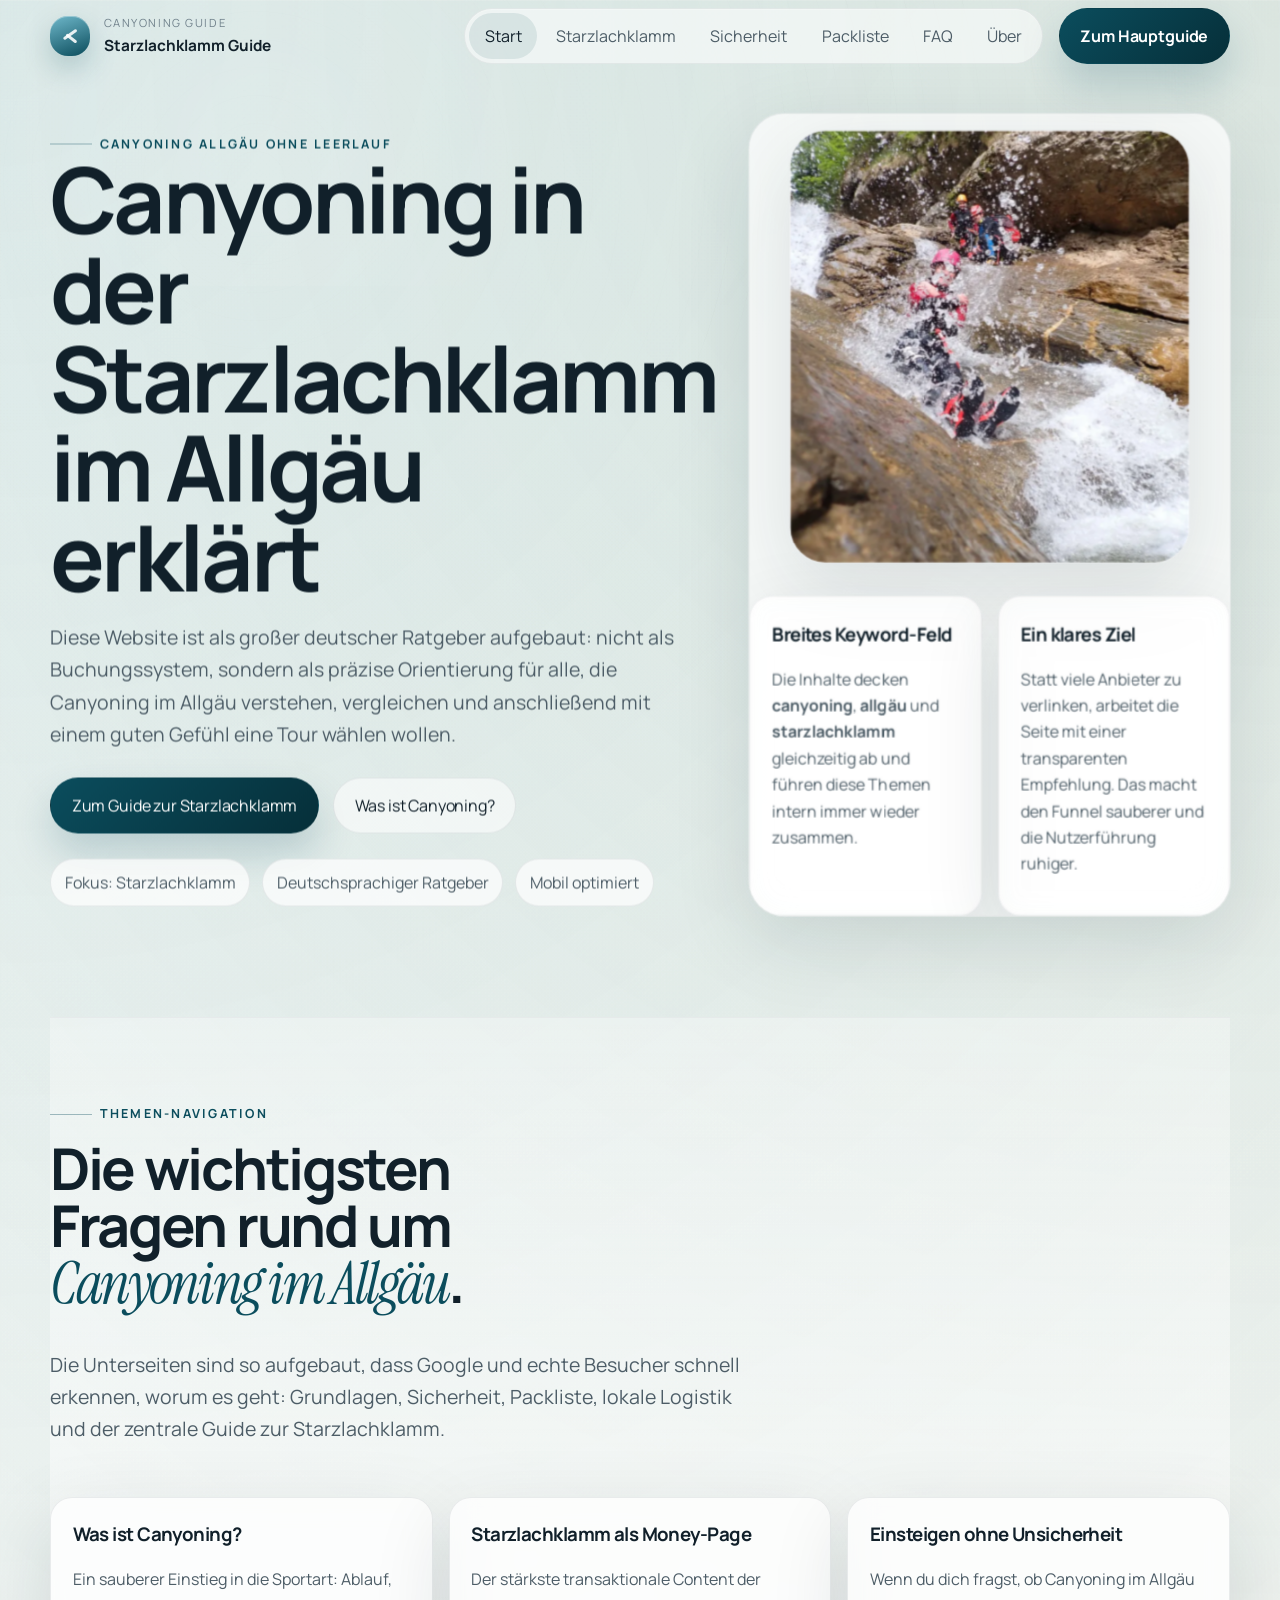
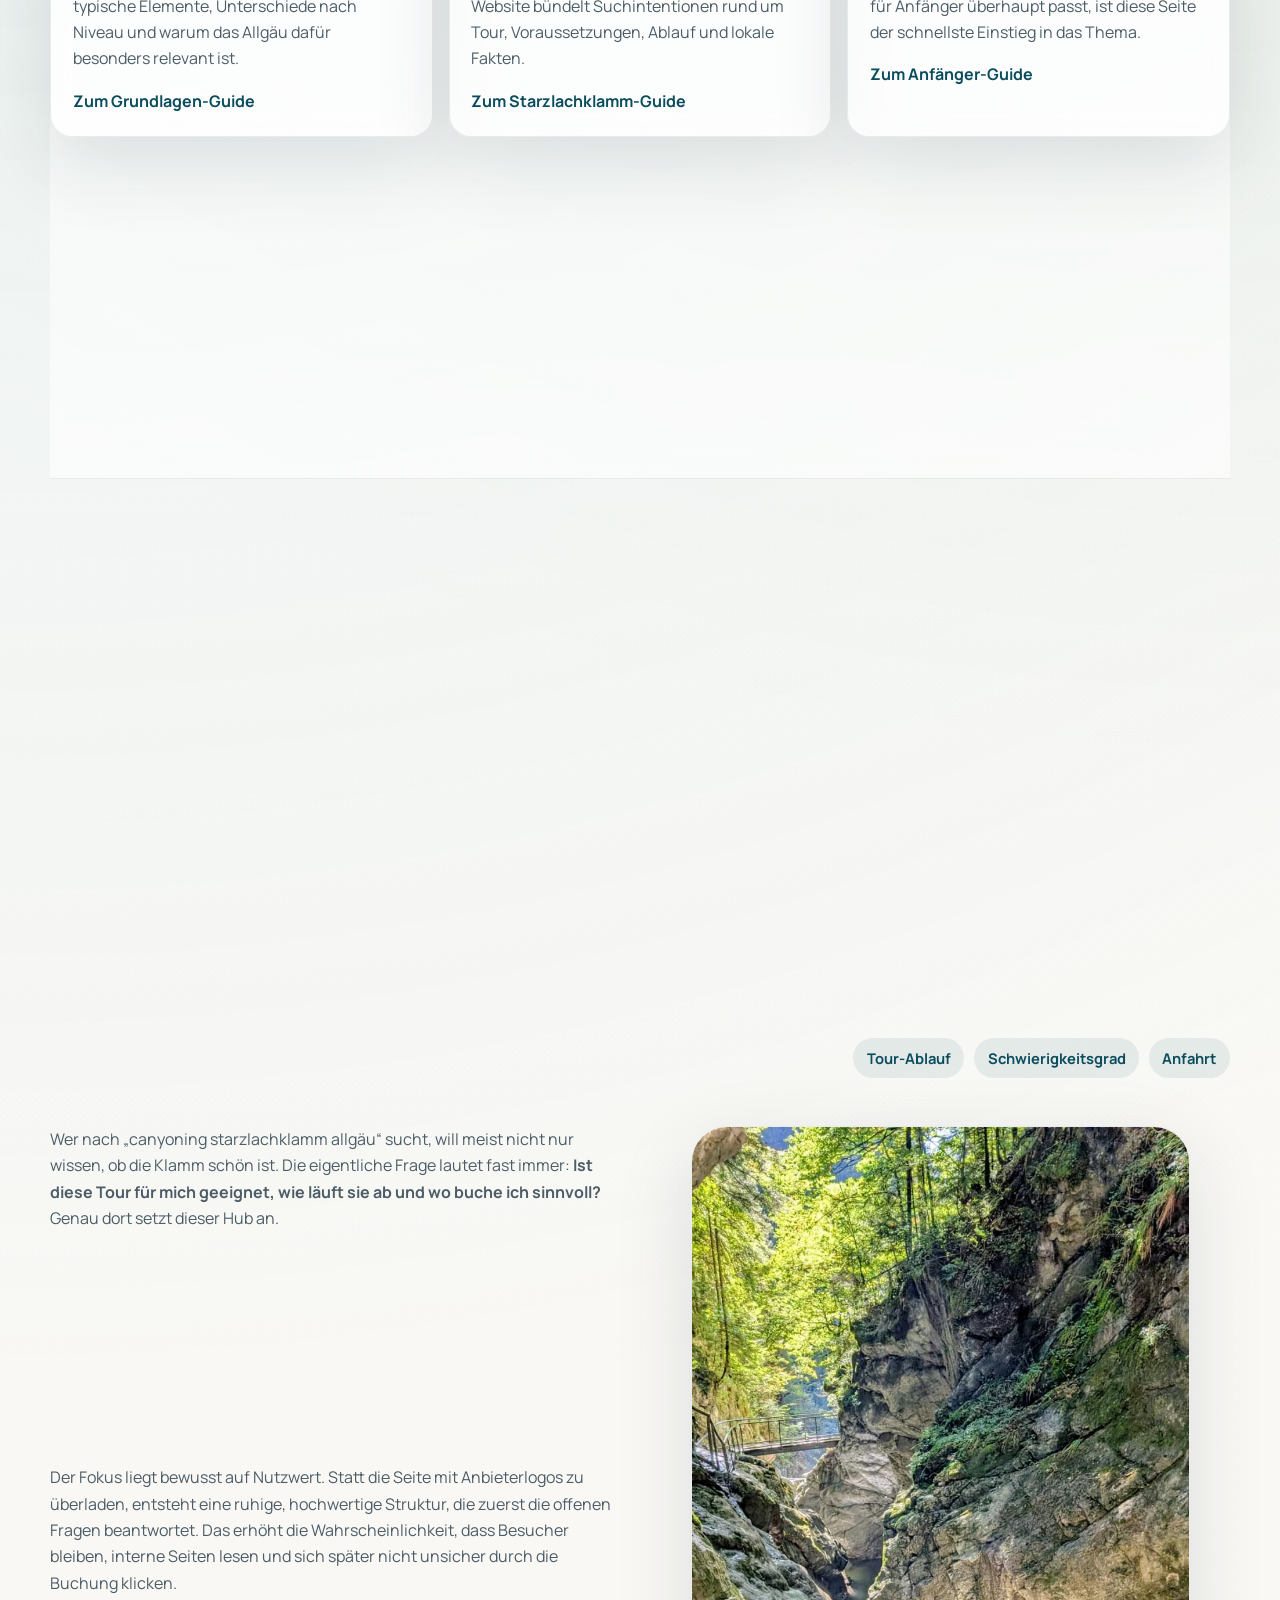
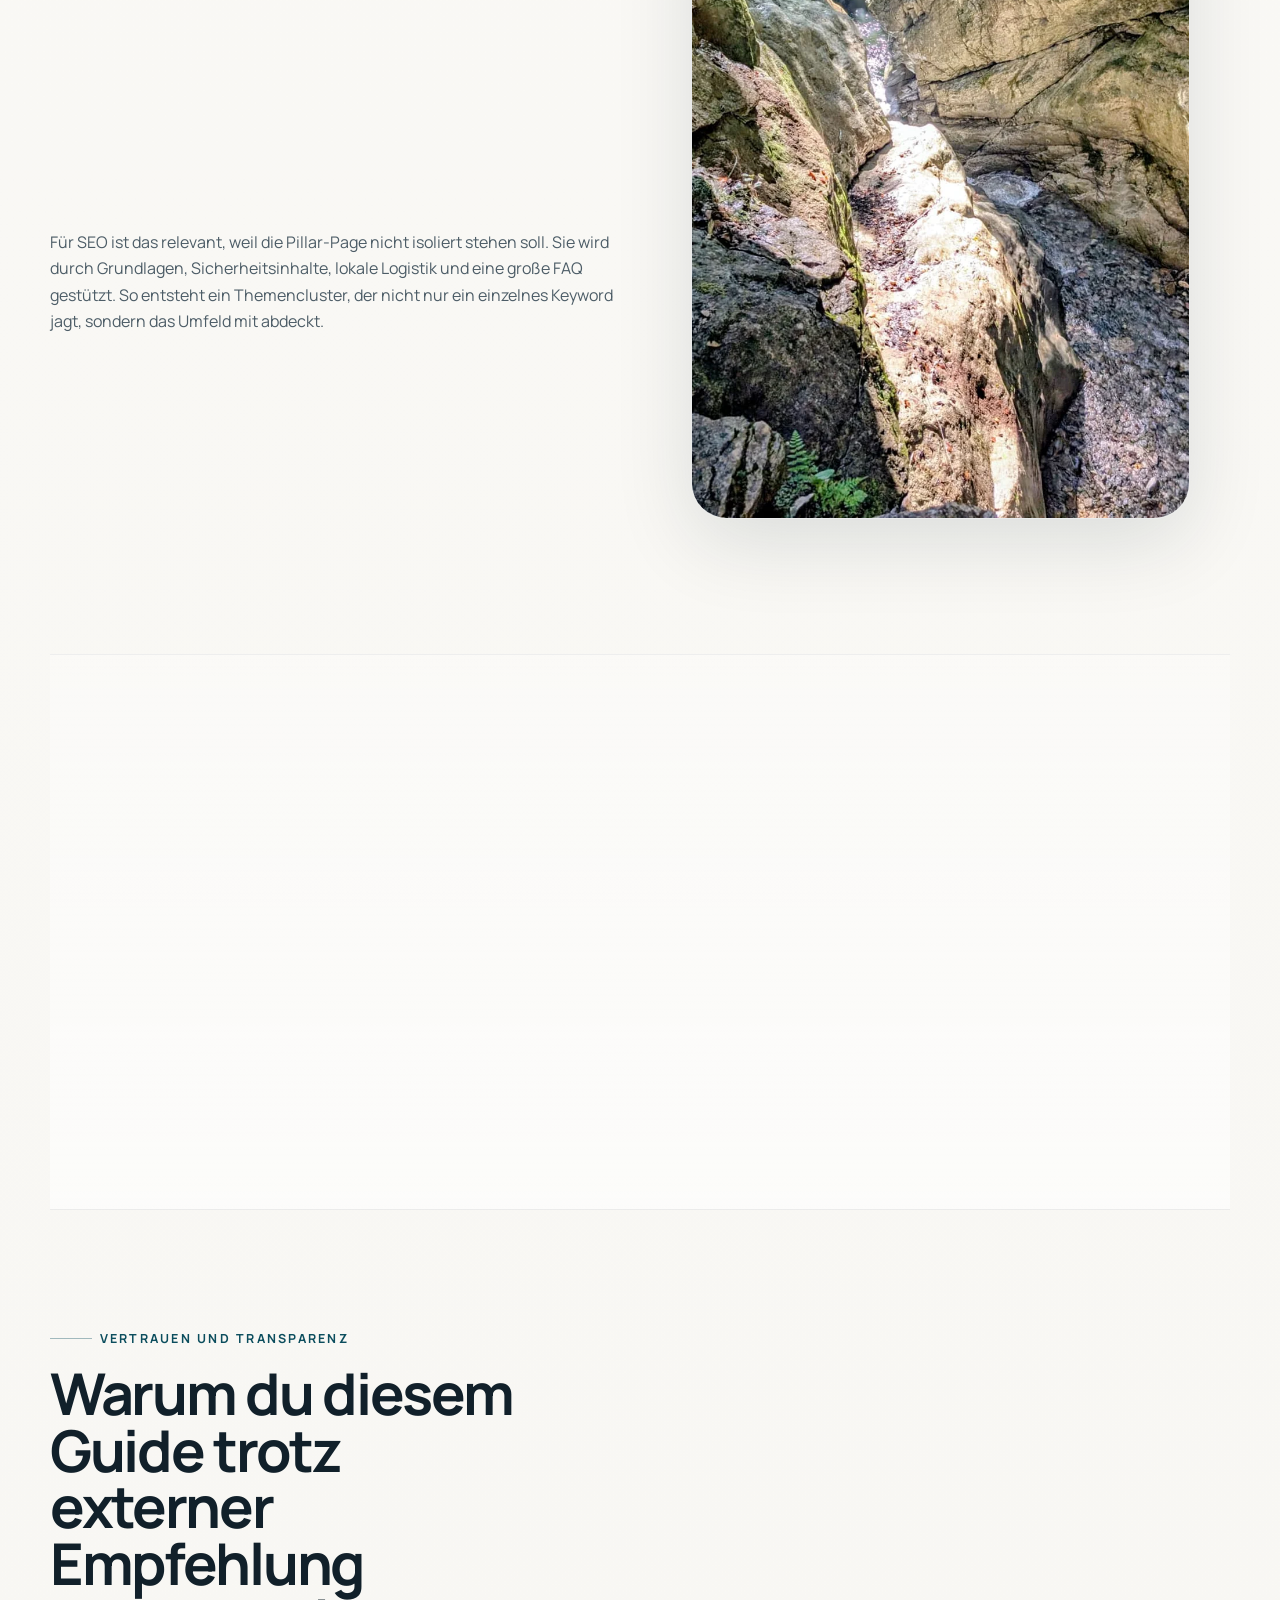
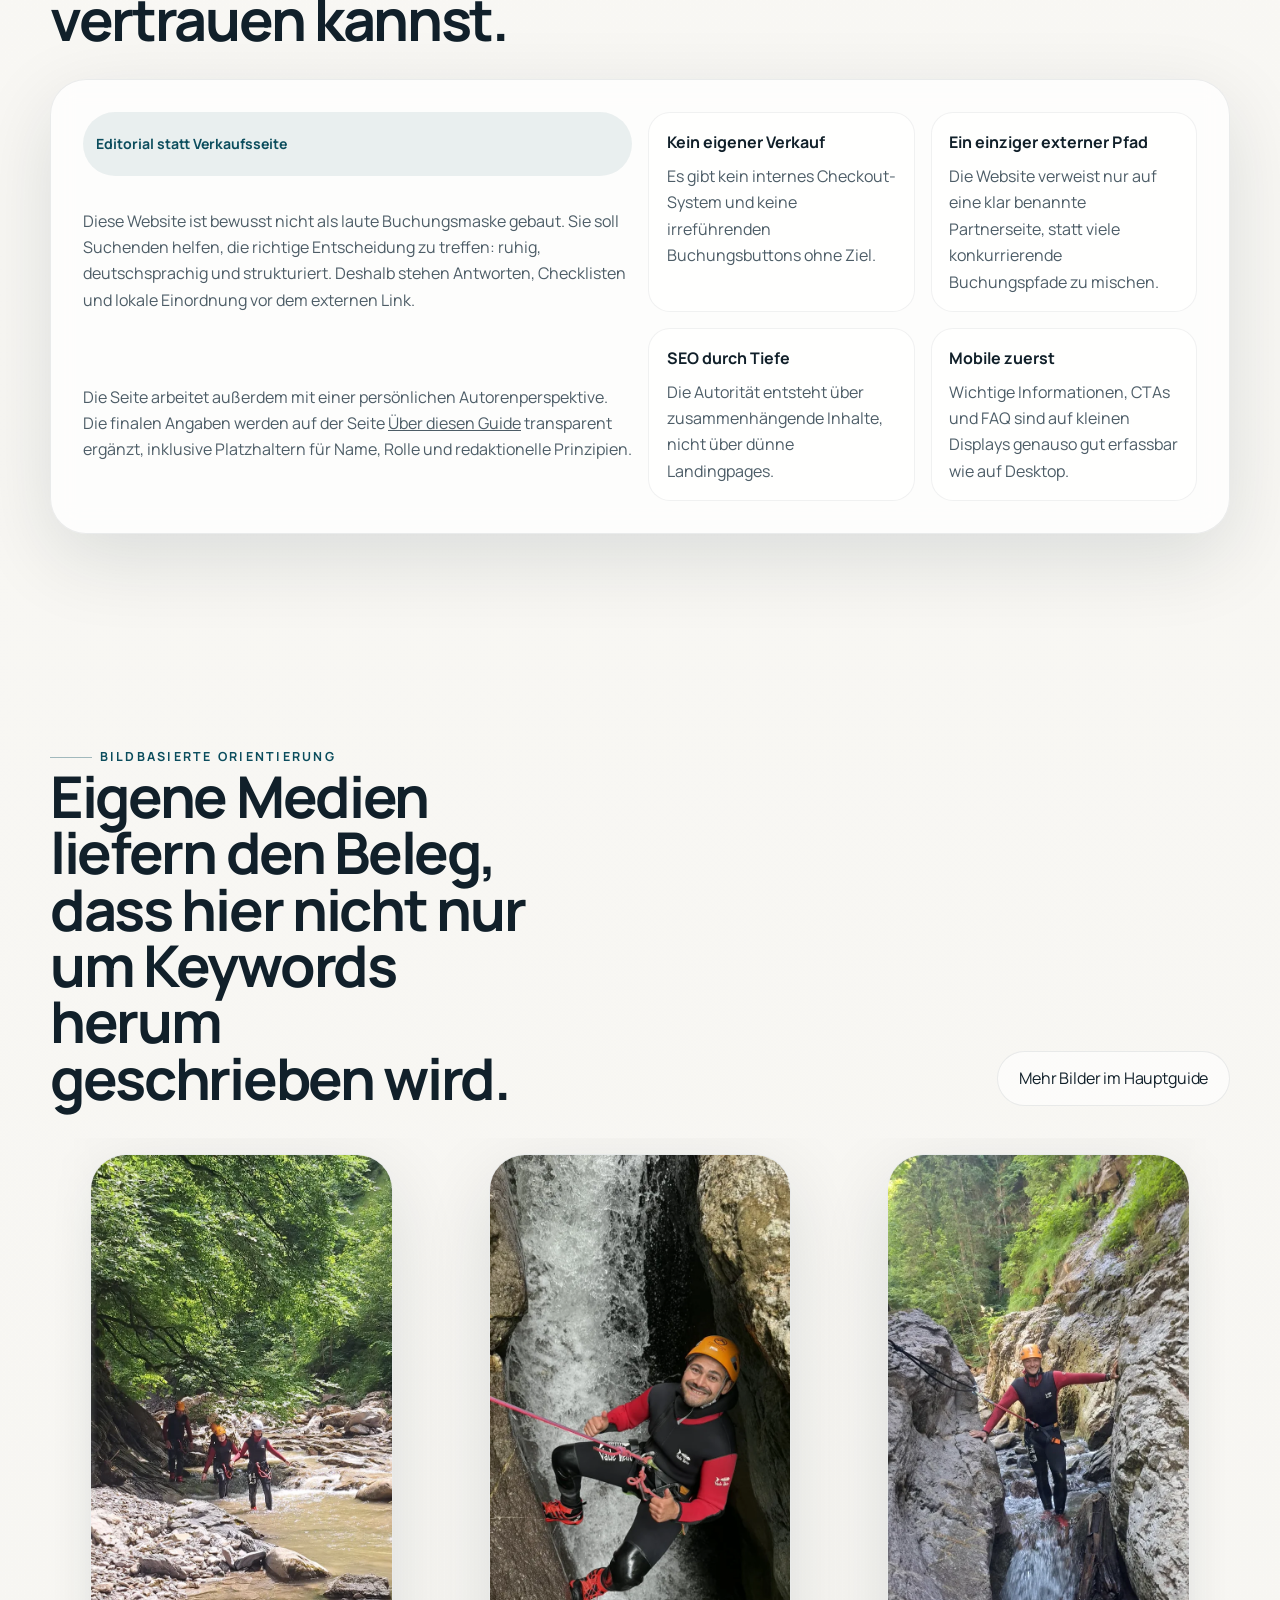
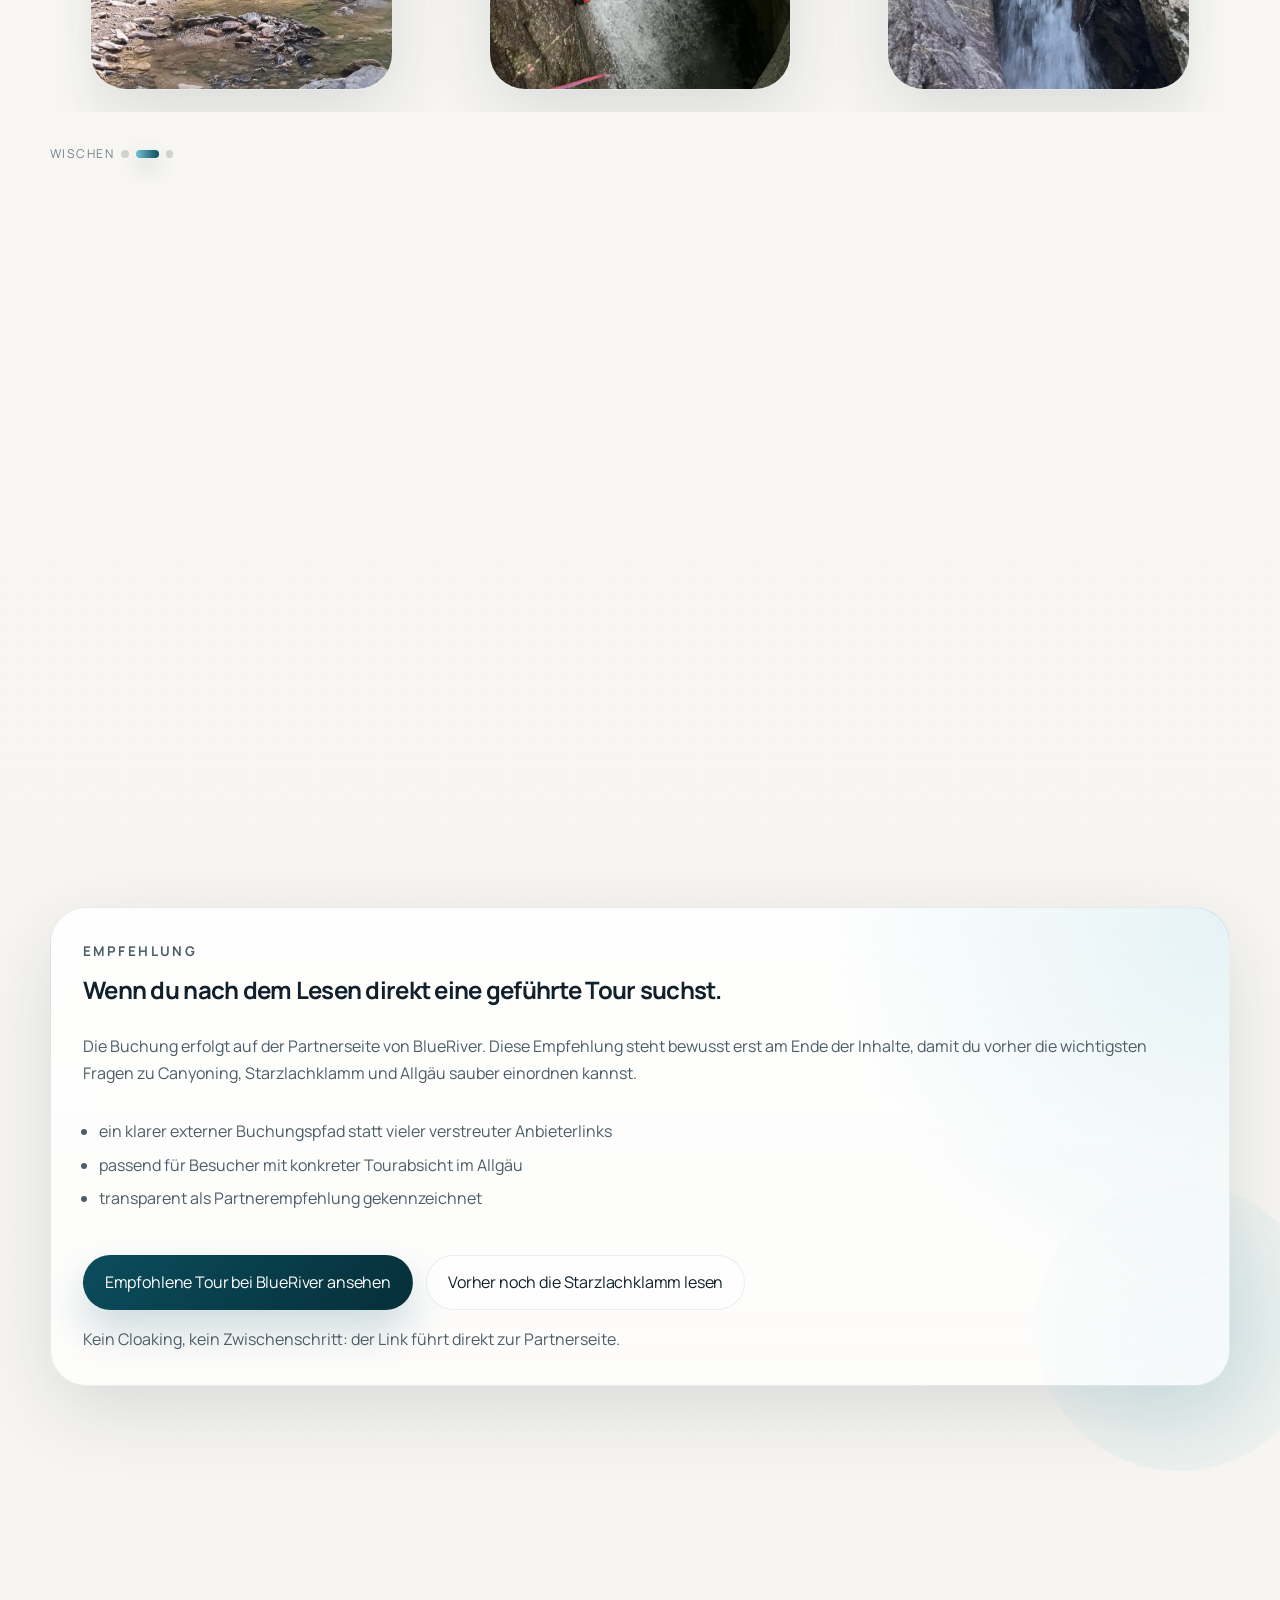
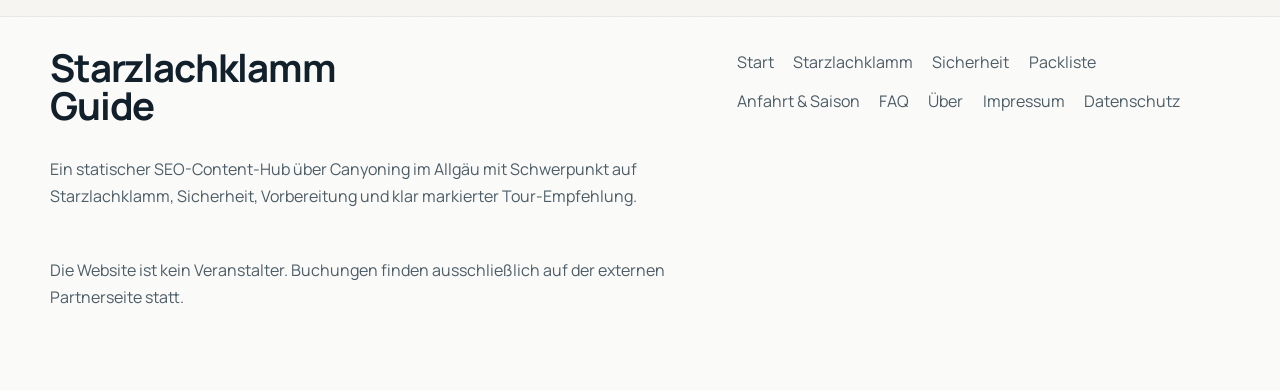
==== commit b59b6a5e: "animations" ====
--- a/index.html
+++ b/index.html
@@ -67,8 +67,8 @@
   </header>
 
   <main id="main-content" class="main-content">
-    <section class="hero hero--split hero--home">
-      <div class="hero__content" data-reveal>
+    <section class="hero hero--split hero--home" data-hero-depth>
+      <div class="hero__content" data-reveal data-hero-layer="content">
         <span class="eyebrow">Canyoning Allgäu ohne Leerlauf</span>
         <h1>Canyoning in der Starzlachklamm im Allgäu erklärt</h1>
         <p class="hero__lead">Diese Website ist als großer deutscher Ratgeber aufgebaut: nicht als Buchungssystem, sondern als präzise Orientierung für alle, die Canyoning im Allgäu verstehen, vergleichen und anschließend mit einem guten Gefühl eine Tour wählen wollen.</p>
@@ -83,7 +83,7 @@
         </div>
       </div>
 
-      <div class="hero__media hero__media--stacked" data-reveal>
+      <div class="hero__media hero__media--stacked" data-reveal data-hero-layer="media">
         <figure class="figure-card" data-tilt>
           <img src="assets/img/optimized/starze_image_02-1280.webp" alt="Canyoning-Gruppe rutscht durch einen Wasserlauf in der Starzlachklamm" width="1600" height="1200" fetchpriority="high">
           <figcaption>Starzlachklamm ist die Tour, nach der besonders häufig gesucht wird, wenn Menschen im Allgäu eine Einsteiger- bis Mittelstufen-Tour mit echtem Schluchtgefühl suchen.</figcaption>
@@ -255,6 +255,7 @@
             <figcaption>Abseilen ist für viele der Moment, an dem Vorbereitung, Vertrauen und gutes Guiding besonders wichtig werden.</figcaption>
           </figure>
         </div>
+        <div class="gallery-indicators" data-gallery-indicators="0" data-hint="Wischen" aria-hidden="true"></div>
       </div>
     </section>
 
--- a/assets/css/site.css
+++ b/assets/css/site.css
@@ -22,6 +22,15 @@
   --section-gap: clamp(4rem, 8vw, 7rem);
   --header-height: 4.5rem;
   --transition: 220ms ease;
+  --ease-premium: cubic-bezier(0.22, 1, 0.36, 1);
+  --ease-soft-spring: cubic-bezier(0.2, 0.9, 0.25, 1);
+  --duration-enter: 680ms;
+  --duration-micro: 180ms;
+  --shadow-hover: 0 24px 62px rgba(10, 32, 44, 0.16);
+  --glow-glacier: 0 0 0 1px rgba(116, 191, 210, 0.26), 0 18px 54px rgba(116, 191, 210, 0.18);
+  --hero-progress: 0;
+  --pointer-x: 50%;
+  --pointer-y: 50%;
 }
 
 @font-face {
@@ -67,6 +76,7 @@
     linear-gradient(180deg, #fbfaf7, var(--bg));
   min-height: 100vh;
   line-height: 1.65;
+  transition: background-position var(--duration-enter) var(--ease-premium);
 }
 
 body::before {
@@ -121,14 +131,32 @@
   position: sticky;
   top: 0;
   z-index: 90;
+  isolation: isolate;
   backdrop-filter: blur(0);
-  transition: background-color var(--transition), backdrop-filter var(--transition), box-shadow var(--transition);
+  transition: background-color var(--duration-micro) var(--ease-premium), backdrop-filter var(--duration-micro) var(--ease-premium), box-shadow var(--duration-micro) var(--ease-premium);
+}
+
+.site-header::after {
+  content: "";
+  position: absolute;
+  left: 0;
+  right: 0;
+  bottom: 0;
+  height: 1px;
+  opacity: 0;
+  pointer-events: none;
+  background: linear-gradient(90deg, transparent, rgba(11, 29, 39, 0.14), transparent);
+  transition: opacity var(--duration-micro) var(--ease-premium);
 }
 
 .site-header.is-scrolled {
   background: rgba(246, 245, 241, 0.72);
   backdrop-filter: blur(18px);
   box-shadow: 0 1px 0 rgba(11, 29, 39, 0.08);
+}
+
+.site-header.is-scrolled::after {
+  opacity: 1;
 }
 
 .site-header__inner,
@@ -213,6 +241,7 @@
   display: flex;
   align-items: center;
   gap: 1rem;
+  transition: opacity var(--duration-micro) var(--ease-premium), transform var(--duration-micro) var(--ease-soft-spring);
 }
 
 .nav-links {
@@ -223,6 +252,8 @@
   border-radius: 999px;
   background: rgba(255, 255, 255, 0.54);
   border: 1px solid rgba(11, 29, 39, 0.06);
+  box-shadow: inset 0 1px 0 rgba(255, 255, 255, 0.22);
+  transition: background-color var(--duration-micro) var(--ease-premium), border-color var(--duration-micro) var(--ease-premium), box-shadow var(--duration-micro) var(--ease-premium);
 }
 
 .nav-links a {
@@ -233,13 +264,24 @@
   text-decoration: none;
   border-radius: 999px;
   color: var(--ink-soft);
-  transition: background-color var(--transition), color var(--transition);
+  transition: background-color var(--duration-micro) var(--ease-premium), color var(--duration-micro) var(--ease-premium), filter var(--duration-micro) var(--ease-premium), transform var(--duration-micro) var(--ease-soft-spring);
 }
 
 .nav-links a.is-active,
 .nav-links a:hover {
   background: rgba(11, 77, 93, 0.1);
   color: var(--ink);
+  filter: saturate(1.02);
+}
+
+.nav-links a:hover {
+  transform: translateY(-1px);
+}
+
+.site-header.is-scrolled .nav-links {
+  background: rgba(255, 255, 255, 0.72);
+  border-color: rgba(11, 29, 39, 0.08);
+  box-shadow: inset 0 1px 0 rgba(255, 255, 255, 0.4), 0 8px 20px rgba(10, 32, 44, 0.06);
 }
 
 .header-cta,
@@ -255,7 +297,7 @@
   text-decoration: none;
   font-weight: 700;
   letter-spacing: -0.01em;
-  transition: transform var(--transition), background-color var(--transition), color var(--transition), border-color var(--transition), box-shadow var(--transition);
+  transition: transform var(--duration-micro) var(--ease-soft-spring), background-color var(--duration-micro) var(--ease-premium), color var(--duration-micro) var(--ease-premium), border-color var(--duration-micro) var(--ease-premium), box-shadow var(--duration-micro) var(--ease-premium), filter var(--duration-micro) var(--ease-premium);
 }
 
 .button:hover,
@@ -341,6 +383,7 @@
   display: grid;
   gap: 2rem;
   padding-block: clamp(2rem, 4vw, 3rem) clamp(3rem, 7vw, 5rem);
+  position: relative;
 }
 
 .hero--split {
@@ -354,6 +397,38 @@
 
 .hero__content {
   max-width: 42rem;
+}
+
+.hero[data-hero-depth] {
+  --hero-progress: 0;
+  isolation: isolate;
+}
+
+.hero[data-hero-depth]::before {
+  content: "";
+  position: absolute;
+  inset: -8% auto auto -6%;
+  width: min(36rem, 52vw);
+  height: min(18rem, 34vw);
+  pointer-events: none;
+  background: radial-gradient(circle, rgba(255, 255, 255, 0.7), rgba(255, 255, 255, 0));
+  mix-blend-mode: screen;
+  opacity: 0;
+  transform: translate3d(calc(var(--hero-progress, 0) * 10px), calc(var(--hero-progress, 0) * -8px), 0);
+  animation: hero-sweep 1.2s var(--ease-premium) 140ms both;
+}
+
+.hero[data-hero-depth] [data-hero-layer="content"] {
+  --scroll-shift: calc(var(--hero-progress, 0) * -10px);
+}
+
+.hero[data-hero-depth] [data-hero-layer="media"] {
+  --scroll-shift: calc(var(--hero-progress, 0) * -16px);
+  --motion-scale: calc(1 + (var(--hero-progress, 0) * 0.008));
+}
+
+.has-scrolled .hero[data-hero-depth] [data-hero-layer="media"] {
+  box-shadow: 0 30px 86px rgba(10, 32, 44, 0.16);
 }
 
 .eyebrow {
@@ -454,6 +529,9 @@
   backdrop-filter: blur(12px);
   box-shadow: var(--shadow-soft);
   border-radius: var(--radius-lg);
+  position: relative;
+  isolation: isolate;
+  transition: transform var(--duration-micro) var(--ease-soft-spring), box-shadow var(--duration-micro) var(--ease-premium), border-color var(--duration-micro) var(--ease-premium), background-color var(--duration-micro) var(--ease-premium), filter var(--duration-micro) var(--ease-premium);
 }
 
 .hero__media {
@@ -475,6 +553,49 @@
 
 .video-card {
   overflow: hidden;
+}
+
+[data-sheen]::before {
+  content: "";
+  position: absolute;
+  inset: -20%;
+  z-index: 0;
+  pointer-events: none;
+  opacity: 0;
+  background:
+    radial-gradient(circle at var(--pointer-x) var(--pointer-y), rgba(255, 255, 255, 0.34), rgba(255, 255, 255, 0) 30%),
+    linear-gradient(135deg, rgba(255, 255, 255, 0.1), rgba(255, 255, 255, 0) 60%);
+  mix-blend-mode: screen;
+  transition: opacity var(--duration-micro) var(--ease-premium);
+}
+
+[data-sheen] > * {
+  position: relative;
+  z-index: 1;
+}
+
+[data-sheen]:hover::before,
+[data-sheen].is-tilting::before,
+[data-sheen].is-pressed::before {
+  opacity: 1;
+}
+
+[data-pressable] {
+  transition: transform var(--duration-micro) var(--ease-soft-spring), box-shadow var(--duration-micro) var(--ease-premium), border-color var(--duration-micro) var(--ease-premium), background-color var(--duration-micro) var(--ease-premium), filter var(--duration-micro) var(--ease-premium);
+}
+
+[data-pressable]:hover {
+  border-color: rgba(116, 191, 210, 0.26);
+  box-shadow: var(--shadow-hover);
+}
+
+.is-touch [data-pressable] {
+  -webkit-tap-highlight-color: transparent;
+}
+
+[data-pressable].is-pressed {
+  transform: scale(0.985) translateY(1px);
+  box-shadow: 0 10px 28px rgba(10, 32, 44, 0.12);
 }
 
 .video-card__body {
@@ -601,6 +722,7 @@
   background: rgba(255, 255, 255, 0.65);
   border: 1px solid rgba(11, 29, 39, 0.06);
   box-shadow: var(--shadow-card);
+  transition: transform var(--duration-micro) var(--ease-soft-spring), box-shadow var(--duration-micro) var(--ease-premium), border-color var(--duration-micro) var(--ease-premium);
 }
 
 .fact-card strong {
@@ -676,10 +798,55 @@
   overflow-x: auto;
   padding-bottom: 0.4rem;
   scroll-snap-type: x mandatory;
+  overscroll-behavior-x: contain;
+  scroll-padding-inline: 0.2rem;
+  mask-image: linear-gradient(90deg, transparent, #000 4%, #000 96%, transparent);
+  -webkit-mask-image: linear-gradient(90deg, transparent, #000 4%, #000 96%, transparent);
 }
 
 .photo-rail > * {
   scroll-snap-align: start;
+  transition: transform var(--duration-micro) var(--ease-soft-spring), filter var(--duration-micro) var(--ease-premium), box-shadow var(--duration-micro) var(--ease-premium);
+}
+
+.photo-rail > *.is-active {
+  transform: translateY(-3px);
+}
+
+.gallery-indicators {
+  display: flex;
+  align-items: center;
+  gap: 0.45rem;
+  flex-wrap: wrap;
+}
+
+.gallery-indicators::before {
+  content: attr(data-hint);
+  font-size: 0.76rem;
+  letter-spacing: 0.12em;
+  text-transform: uppercase;
+  color: var(--ink-muted);
+  transition: opacity var(--duration-micro) var(--ease-premium), transform var(--duration-micro) var(--ease-premium);
+}
+
+.gallery-indicators.has-interacted::before,
+.gallery-indicators[data-hint=""]::before {
+  opacity: 0;
+  transform: translateY(-0.2rem);
+}
+
+.gallery-indicators__dot {
+  width: 0.45rem;
+  height: 0.45rem;
+  border-radius: 999px;
+  background: rgba(11, 29, 39, 0.16);
+  transition: width var(--duration-micro) var(--ease-soft-spring), transform var(--duration-micro) var(--ease-soft-spring), background-color var(--duration-micro) var(--ease-premium), opacity var(--duration-micro) var(--ease-premium);
+}
+
+.gallery-indicators__dot.is-active {
+  width: 1.45rem;
+  background: linear-gradient(90deg, var(--glacier), var(--petrol));
+  box-shadow: 0 8px 20px rgba(11, 77, 93, 0.22);
 }
 
 .timeline {
@@ -717,6 +884,7 @@
   border-radius: var(--radius-md);
   background: rgba(255, 255, 255, 0.72);
   border: 1px solid rgba(11, 29, 39, 0.06);
+  transition: transform var(--duration-micro) var(--ease-soft-spring), box-shadow var(--duration-micro) var(--ease-premium), border-color var(--duration-micro) var(--ease-premium), opacity var(--duration-micro) var(--ease-premium), background-color var(--duration-micro) var(--ease-premium);
 }
 
 .timeline-step::before {
@@ -736,6 +904,31 @@
   font-size: 1.15rem;
 }
 
+.timeline-step.is-active {
+  transform: translateY(-2px);
+  border-color: rgba(116, 191, 210, 0.42);
+  box-shadow: var(--glow-glacier);
+}
+
+.timeline-step.is-active::before {
+  background: var(--petrol);
+  box-shadow: 0 0 0 0.55rem rgba(116, 191, 210, 0.22);
+}
+
+.timeline-step.is-past {
+  background: rgba(255, 255, 255, 0.84);
+  border-color: rgba(11, 77, 93, 0.14);
+}
+
+.timeline-step.is-past::before {
+  background: var(--petrol);
+  box-shadow: 0 0 0 0.48rem rgba(11, 77, 93, 0.12);
+}
+
+.timeline-step:not(.is-active):not(.is-past) {
+  opacity: 0.78;
+}
+
 .quote-card,
 .author-box,
 .faq-intro,
@@ -817,6 +1010,7 @@
   background: rgba(255, 255, 255, 0.68);
   overflow: hidden;
   box-shadow: var(--shadow-card);
+  transition: box-shadow var(--duration-micro) var(--ease-premium), border-color var(--duration-micro) var(--ease-premium), transform var(--duration-micro) var(--ease-soft-spring), opacity var(--duration-micro) var(--ease-premium);
 }
 
 details[data-accordion] summary {
@@ -826,6 +1020,7 @@
   font-weight: 700;
   position: relative;
   padding-right: 3.5rem;
+  transition: background-color var(--duration-micro) var(--ease-premium), color var(--duration-micro) var(--ease-premium);
 }
 
 details[data-accordion] summary::-webkit-details-marker {
@@ -846,7 +1041,7 @@
   display: grid;
   place-items: center;
   font-size: 1.15rem;
-  transition: transform var(--transition), background-color var(--transition);
+  transition: transform var(--duration-micro) var(--ease-soft-spring), background-color var(--duration-micro) var(--ease-premium), color var(--duration-micro) var(--ease-premium);
 }
 
 details[data-accordion][open] summary::after {
@@ -855,11 +1050,38 @@
 }
 
 .faq-answer {
-  padding: 0 1.25rem 1.15rem;
+  max-height: 0;
+  overflow: hidden;
+  padding: 0 1.25rem;
+  opacity: 0;
+  transition: max-height 420ms var(--ease-premium), opacity 260ms var(--ease-premium), padding 260ms var(--ease-premium);
 }
 
 .faq-answer p:first-child {
   margin-top: 0;
+}
+
+details[data-accordion][open] {
+  border-color: rgba(116, 191, 210, 0.32);
+  box-shadow: var(--glow-glacier);
+}
+
+details[data-accordion][open] summary {
+  background: linear-gradient(180deg, rgba(116, 191, 210, 0.08), rgba(255, 255, 255, 0));
+}
+
+details[data-accordion][open] .faq-answer {
+  max-height: 28rem;
+  opacity: 1;
+  padding: 0 1.25rem 1.15rem;
+}
+
+details[data-accordion].is-opening .faq-answer {
+  opacity: 1;
+}
+
+.faq-list.has-open-item details[data-accordion]:not([open]) {
+  opacity: 0.78;
 }
 
 .toc {
@@ -887,6 +1109,10 @@
   text-underline-offset: 0.14em;
 }
 
+.is-anchor-target {
+  animation: anchor-highlight 1.2s var(--ease-premium);
+}
+
 .recommendation {
   display: grid;
   gap: 1rem;
@@ -894,6 +1120,25 @@
   background:
     radial-gradient(circle at top right, rgba(116, 191, 210, 0.18), transparent 32%),
     linear-gradient(180deg, rgba(255, 255, 255, 0.88), rgba(255, 255, 255, 0.7));
+}
+
+.recommendation::before {
+  content: "";
+  position: absolute;
+  inset: auto -8% -18% auto;
+  width: 18rem;
+  height: 18rem;
+  border-radius: 999px;
+  background: radial-gradient(circle, rgba(116, 191, 210, 0.24), rgba(116, 191, 210, 0));
+  opacity: 0;
+  transform: scale(0.88);
+  pointer-events: none;
+  transition: opacity var(--duration-enter) var(--ease-premium), transform var(--duration-enter) var(--ease-premium);
+}
+
+.recommendation.is-visible::before {
+  opacity: 1;
+  transform: scale(1);
 }
 
 .recommendation__eyebrow {
@@ -952,6 +1197,7 @@
   color: var(--petrol);
   font-weight: 700;
   font-size: 0.92rem;
+  transition: transform var(--duration-micro) var(--ease-soft-spring), background-color var(--duration-micro) var(--ease-premium), box-shadow var(--duration-micro) var(--ease-premium);
 }
 
 .checklist {
@@ -968,6 +1214,7 @@
   border-radius: var(--radius-md);
   background: rgba(255, 255, 255, 0.66);
   border: 1px solid rgba(11, 29, 39, 0.06);
+  box-shadow: var(--shadow-card);
 }
 
 .checklist__item strong {
@@ -1055,16 +1302,23 @@
   color: #fff;
   text-decoration: none;
   box-shadow: 0 24px 50px rgba(6, 47, 57, 0.32);
-  transform: translateY(1rem);
+  transform: translateY(1rem) scale(0.94);
   opacity: 0;
   pointer-events: none;
-  transition: opacity var(--transition), transform var(--transition);
+  filter: saturate(0.96);
+  transition: opacity var(--duration-micro) var(--ease-premium), transform 420ms var(--ease-soft-spring), filter var(--duration-micro) var(--ease-premium), box-shadow var(--duration-micro) var(--ease-premium);
 }
 
 .overlay-cta.is-visible {
   opacity: 1;
-  transform: translateY(0);
+  transform: translateY(0) scale(1);
   pointer-events: auto;
+  filter: saturate(1);
+}
+
+.overlay-cta.is-mobile-expanded {
+  box-shadow: 0 28px 62px rgba(6, 47, 57, 0.38);
+  transform: translateY(0) scale(1.02);
 }
 
 .overlay-cta__label {
@@ -1076,23 +1330,35 @@
 }
 
 [data-reveal] {
+  --reveal-offset: 2rem;
+  --scroll-shift: 0px;
+  --motion-scale: 1;
   opacity: 0;
-  transform: translateY(2rem);
-  transition: opacity 580ms ease, transform 580ms ease;
+  filter: blur(14px);
+  transform: translate3d(0, calc(var(--reveal-offset) + var(--scroll-shift)), 0) scale(var(--motion-scale));
+  transform-origin: center top;
+  transition: opacity var(--duration-enter) var(--ease-premium), transform var(--duration-enter) var(--ease-premium), filter var(--duration-enter) var(--ease-premium), box-shadow var(--duration-micro) var(--ease-premium), border-color var(--duration-micro) var(--ease-premium);
+  transition-delay: var(--stagger-delay, 0ms);
 }
 
 [data-reveal].is-visible {
+  --reveal-offset: 0px;
   opacity: 1;
-  transform: translateY(0);
+  filter: blur(0);
+  transform: translate3d(0, var(--scroll-shift), 0) scale(var(--motion-scale));
 }
 
 [data-tilt] {
   transform-style: preserve-3d;
-  transition: transform 180ms ease, box-shadow 180ms ease;
+  transition: transform var(--duration-micro) var(--ease-soft-spring), box-shadow var(--duration-micro) var(--ease-premium), border-color var(--duration-micro) var(--ease-premium);
 }
 
 [data-tilt].is-tilting {
-  box-shadow: 0 24px 60px rgba(10, 32, 44, 0.16);
+  box-shadow: var(--shadow-hover);
+}
+
+[data-stagger-item] {
+  transition-delay: var(--stagger-delay, 0ms);
 }
 
 .visually-hidden {
@@ -1196,14 +1462,16 @@
     transform-origin: top;
     opacity: 0;
     pointer-events: none;
-    transform: scaleY(0.9);
-    transition: opacity var(--transition), transform var(--transition);
+    transform: translateY(-0.35rem) scale(0.98);
+    filter: blur(10px);
+    transition: opacity var(--duration-micro) var(--ease-premium), transform var(--duration-micro) var(--ease-soft-spring), filter var(--duration-micro) var(--ease-premium);
   }
 
   .nav-panel.is-open {
     opacity: 1;
     pointer-events: auto;
-    transform: scaleY(1);
+    transform: translateY(0) scale(1);
+    filter: blur(0);
   }
 
   .nav-links {
@@ -1245,10 +1513,15 @@
     bottom: 0.8rem;
     max-width: none;
     border-radius: 1.2rem;
+    padding: 0.85rem 0.95rem;
   }
 
   .overlay-cta__label {
     flex: 1;
+  }
+
+  .gallery-indicators::before {
+    flex-basis: 100%;
   }
 }
 
@@ -1268,7 +1541,43 @@
 
   [data-reveal] {
     opacity: 1;
+    filter: none;
     transform: none;
+  }
+
+  .hero[data-hero-depth]::before {
+    animation: none;
+    opacity: 0;
+  }
+}
+
+@keyframes hero-sweep {
+  0% {
+    opacity: 0;
+    transform: translate3d(-1.5rem, 1rem, 0) scale(0.92);
+  }
+
+  50% {
+    opacity: 0.56;
+  }
+
+  100% {
+    opacity: 0.16;
+    transform: translate3d(0, 0, 0) scale(1);
+  }
+}
+
+@keyframes anchor-highlight {
+  0% {
+    box-shadow: 0 0 0 0 rgba(116, 191, 210, 0);
+  }
+
+  35% {
+    box-shadow: 0 0 0 0.5rem rgba(116, 191, 210, 0.18);
+  }
+
+  100% {
+    box-shadow: 0 0 0 0 rgba(116, 191, 210, 0);
   }
 }
 
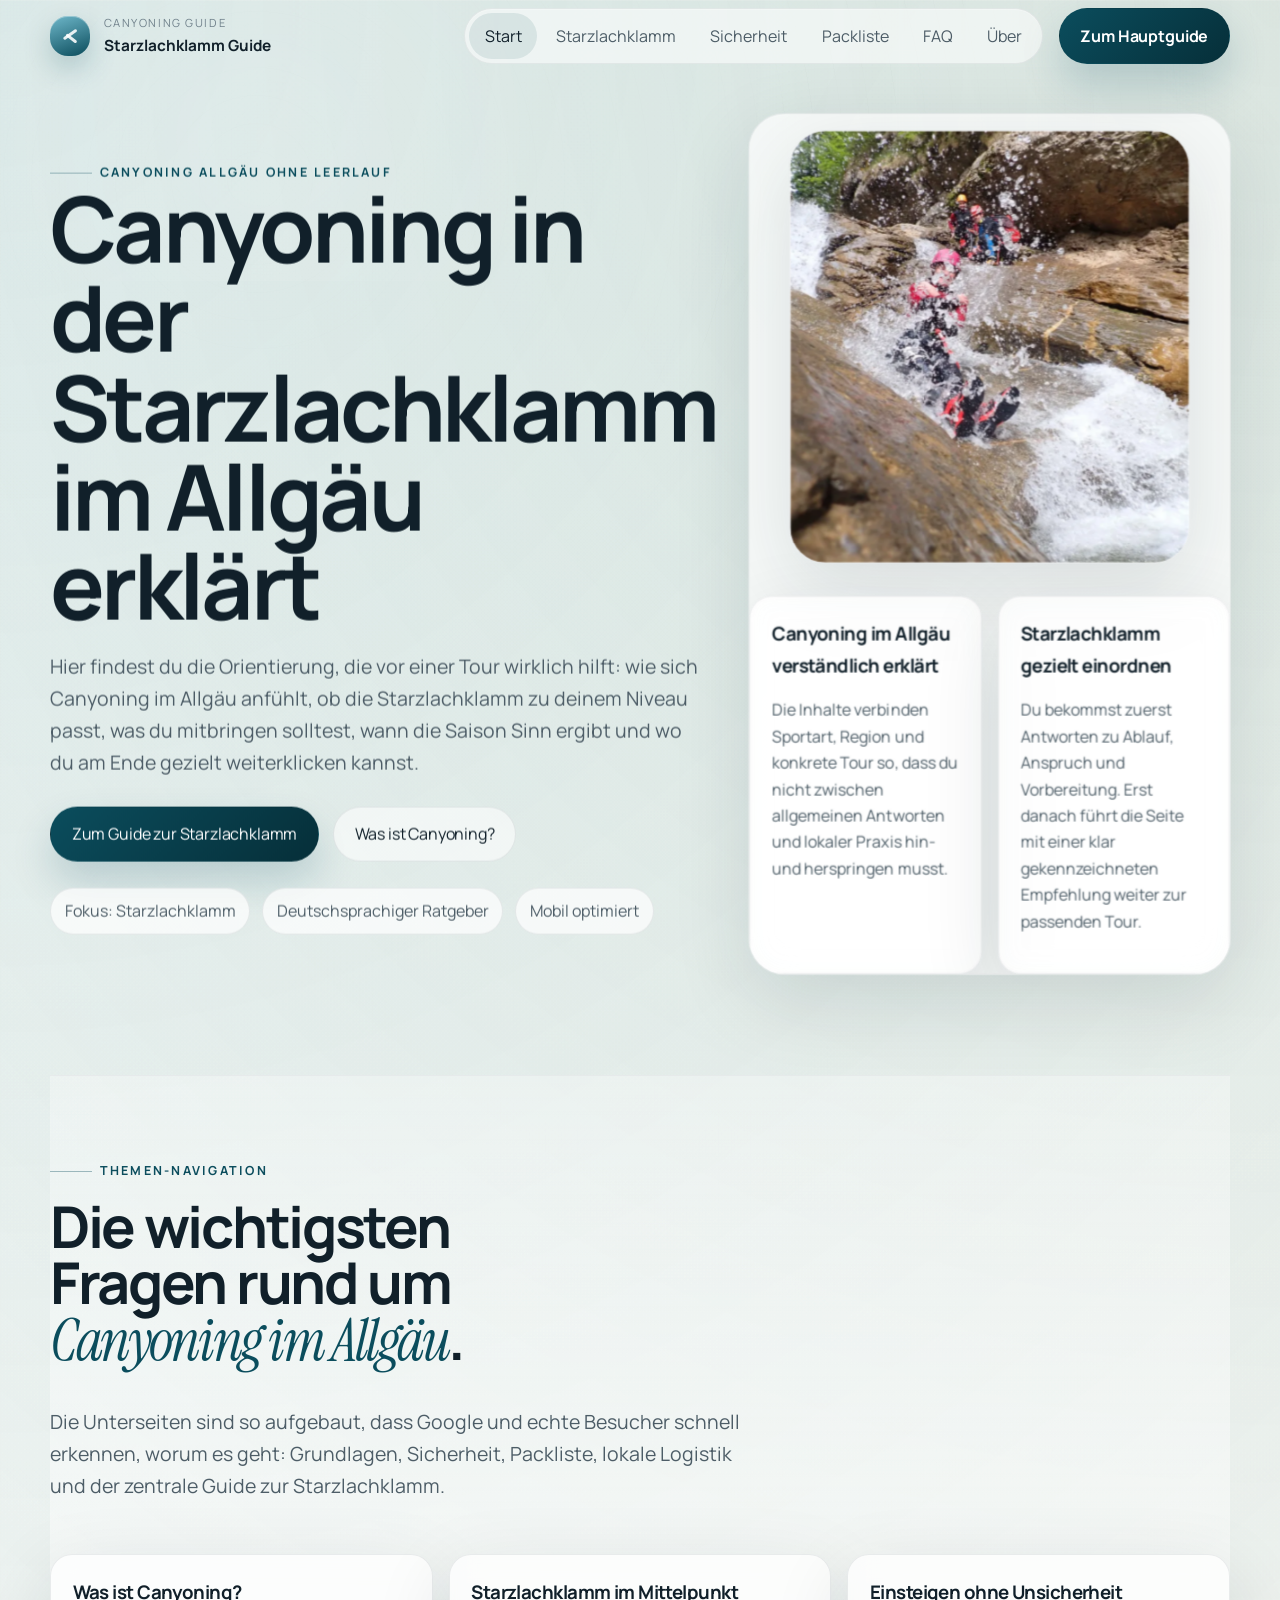
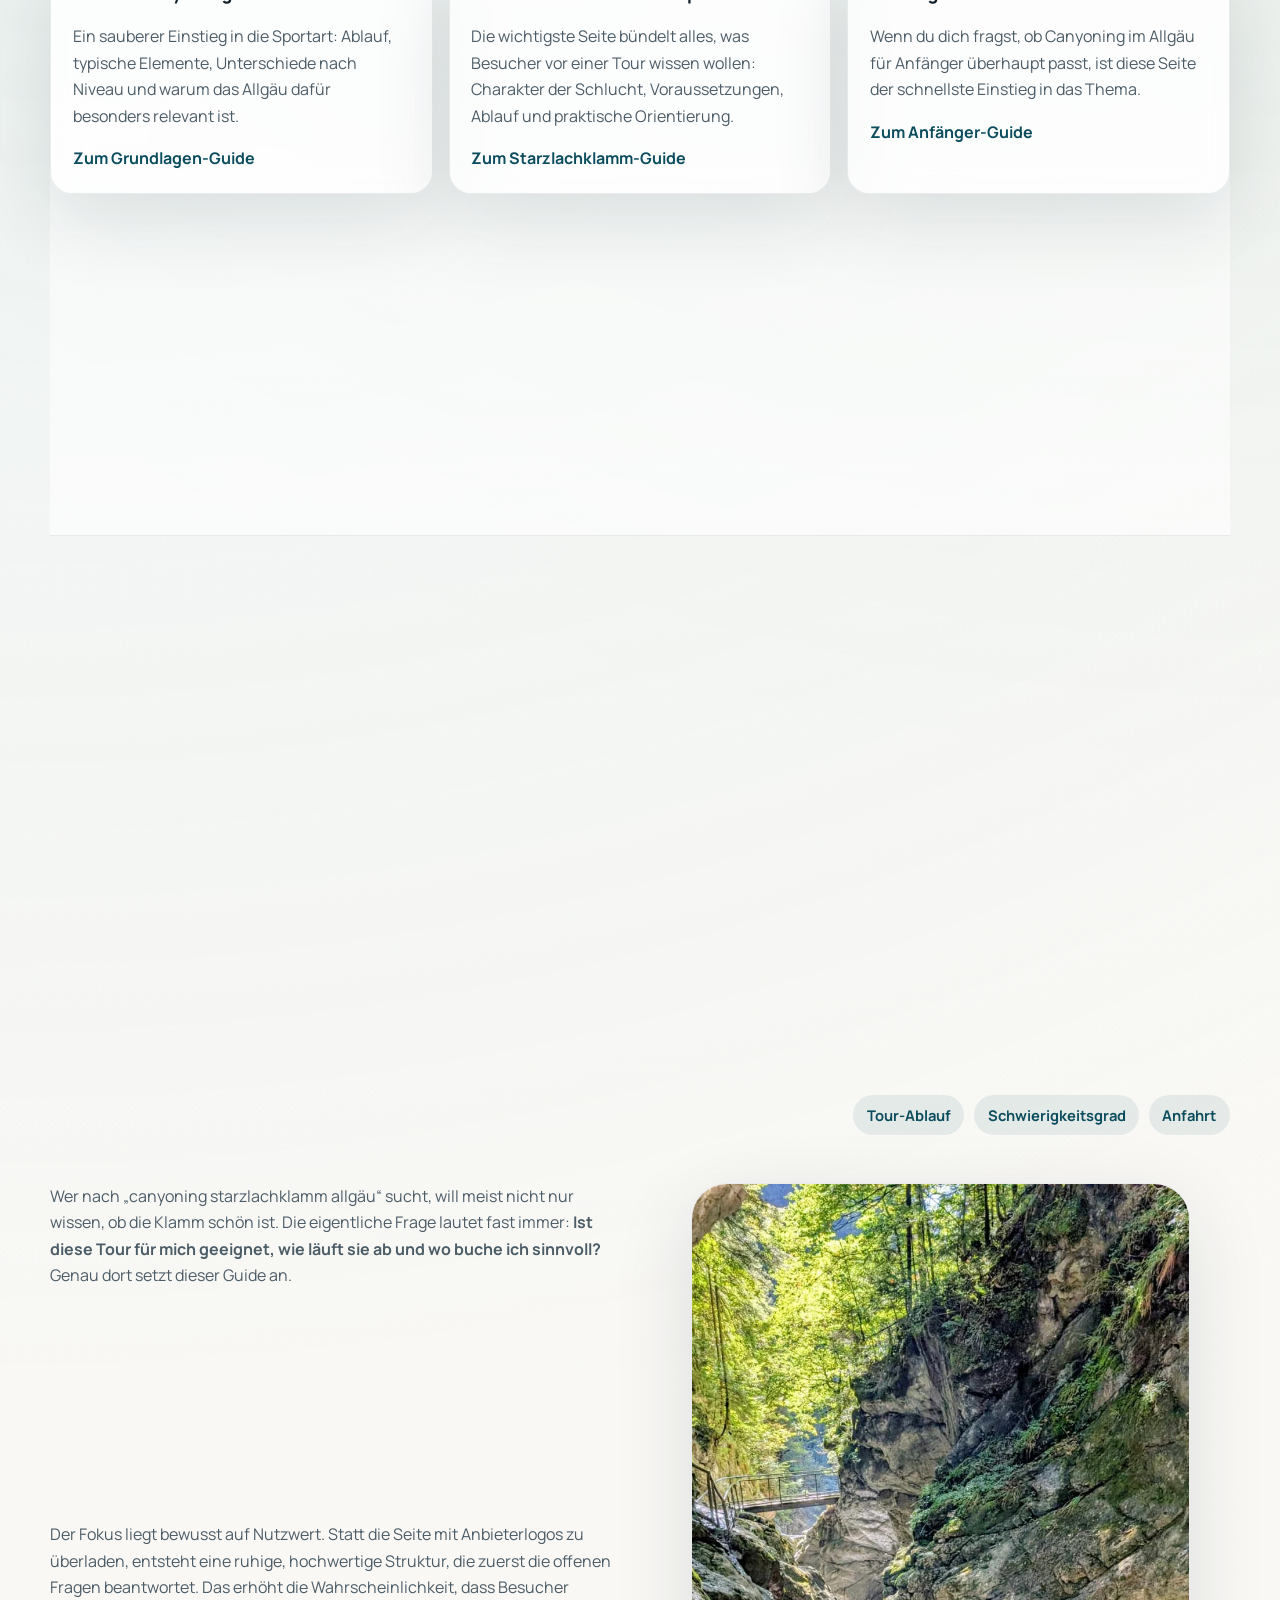
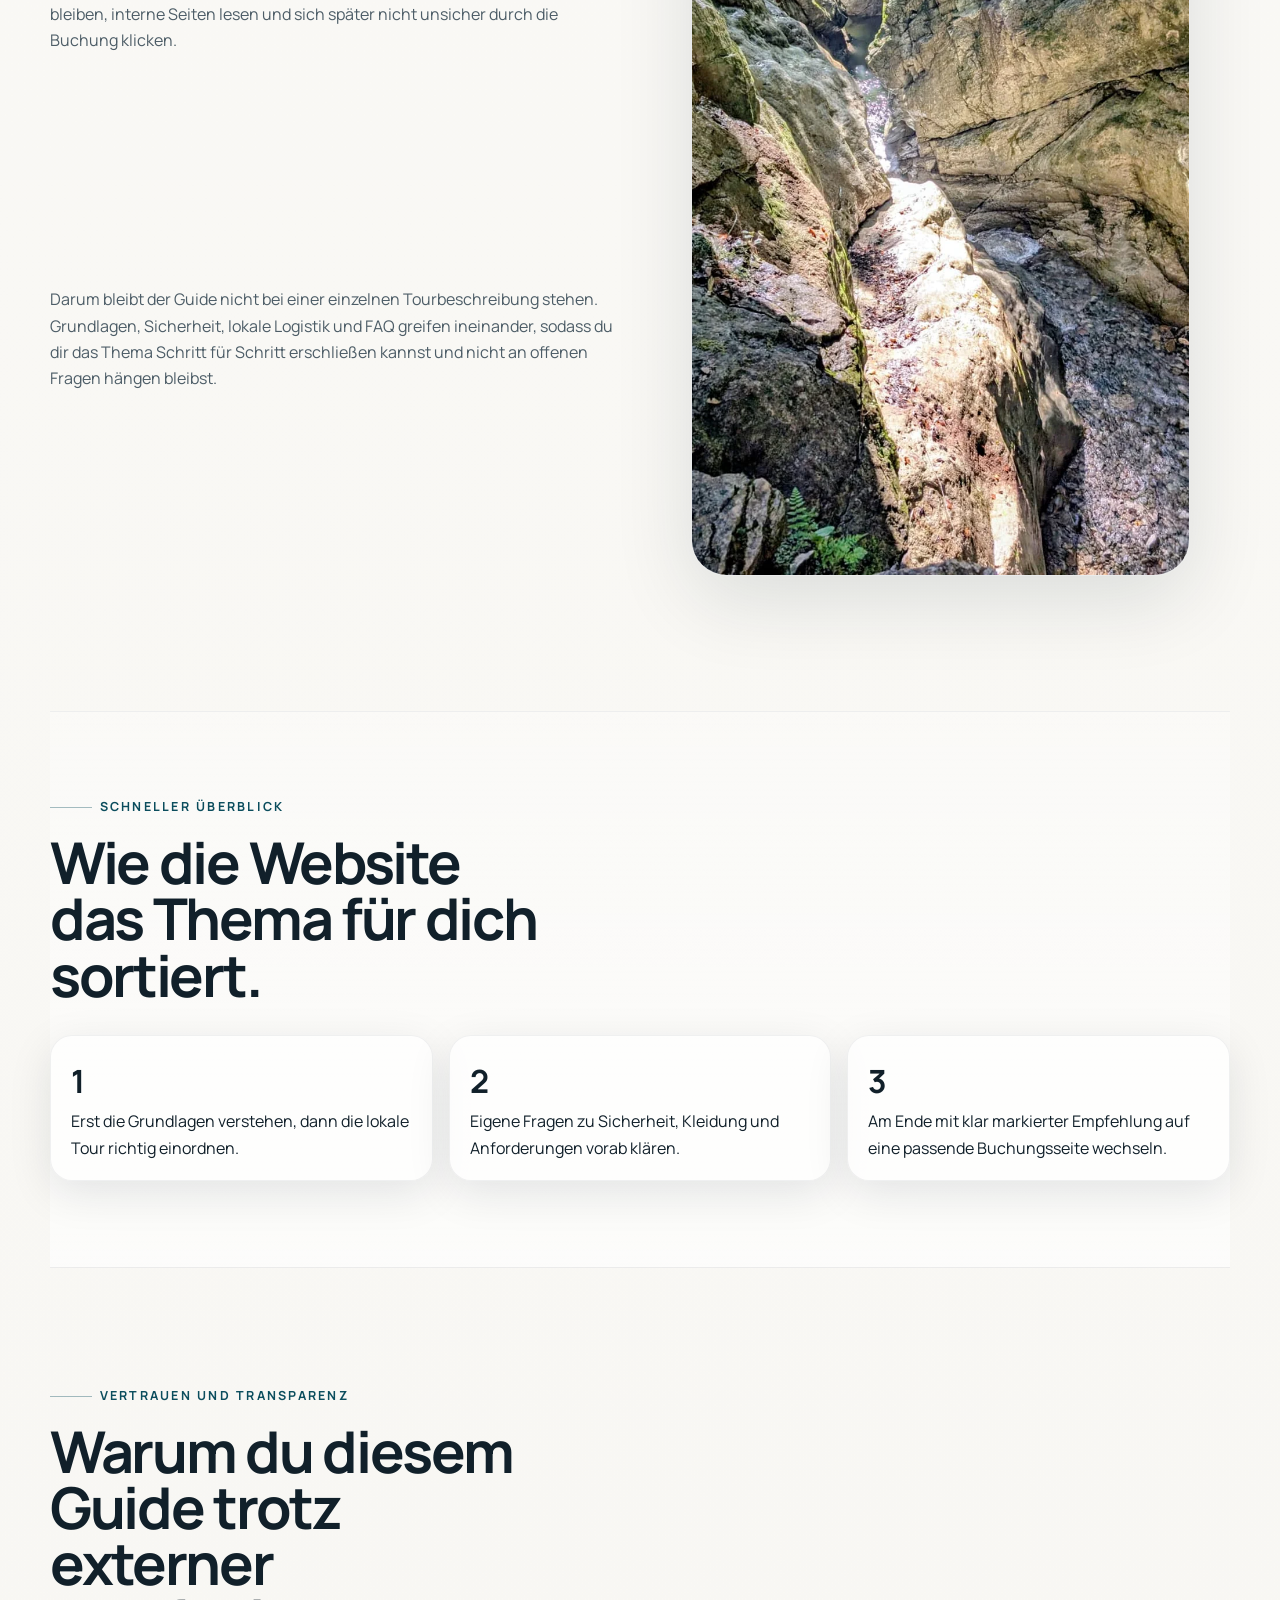
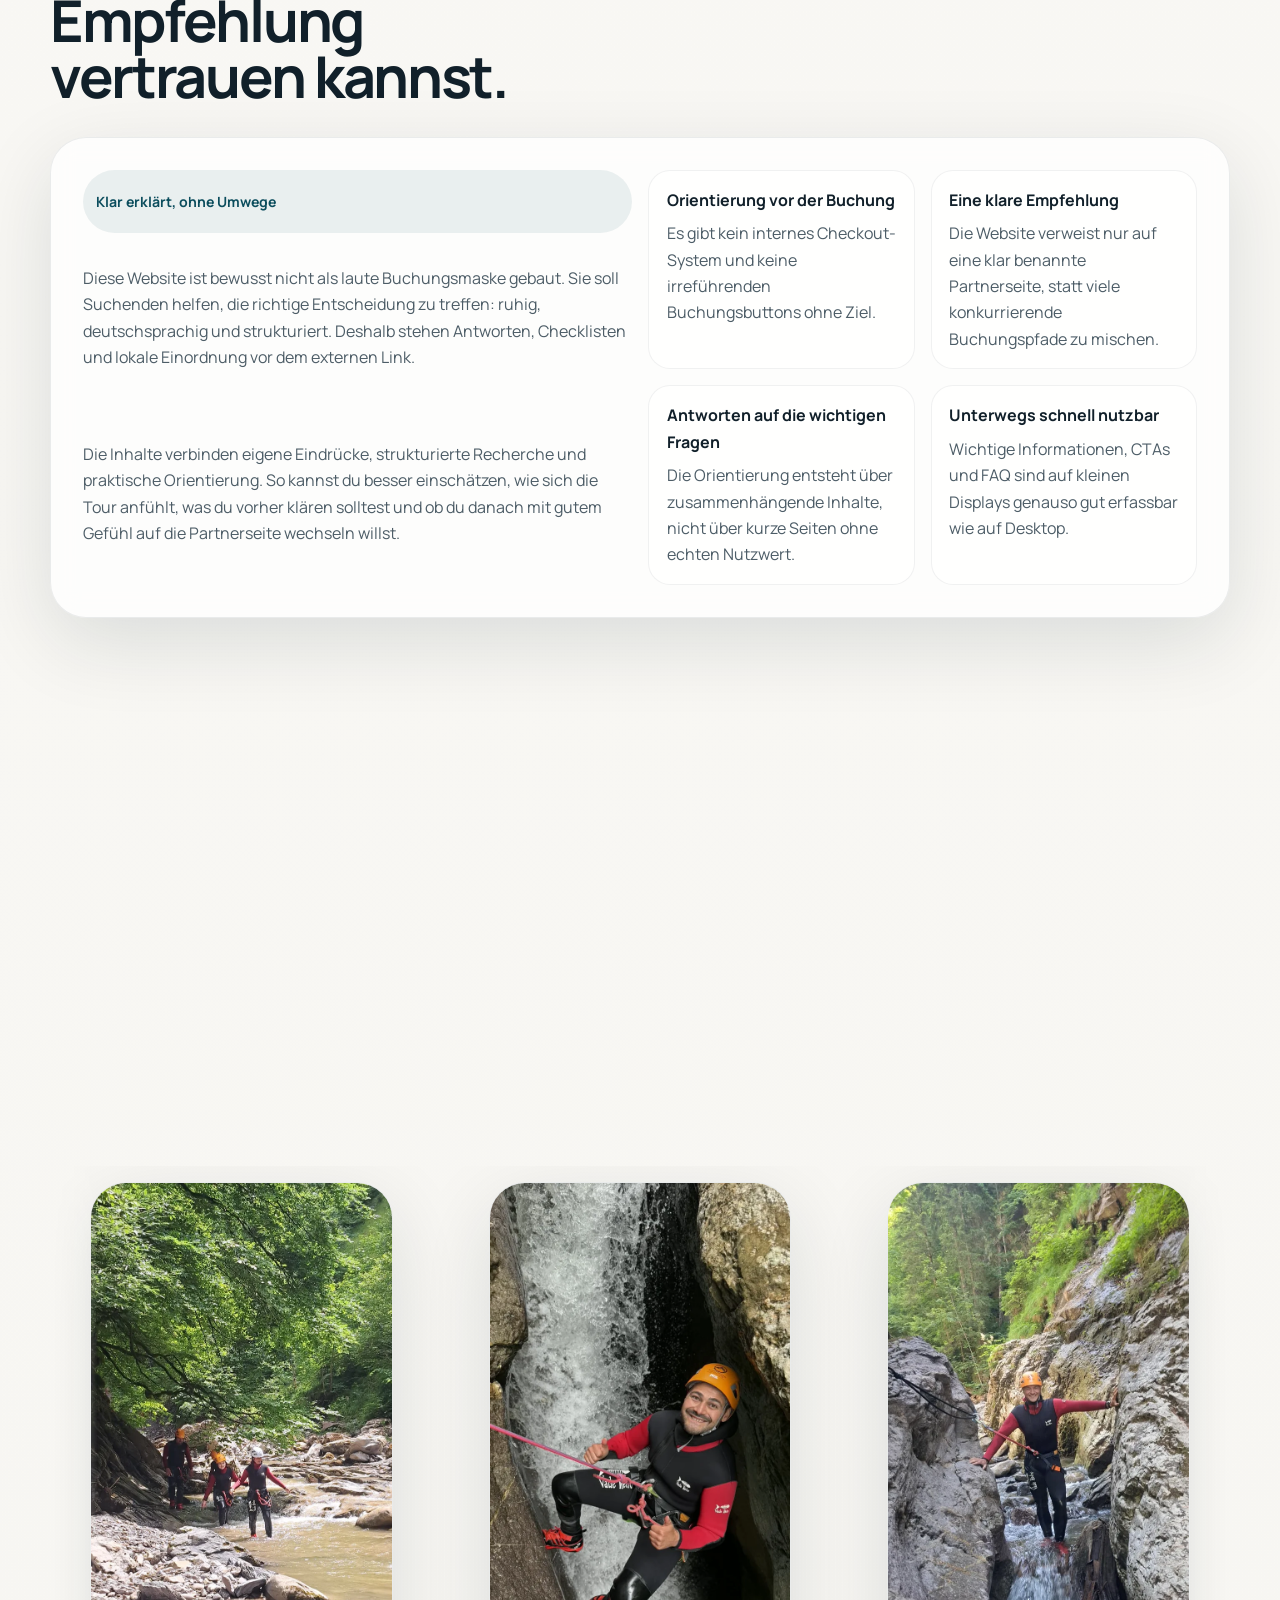
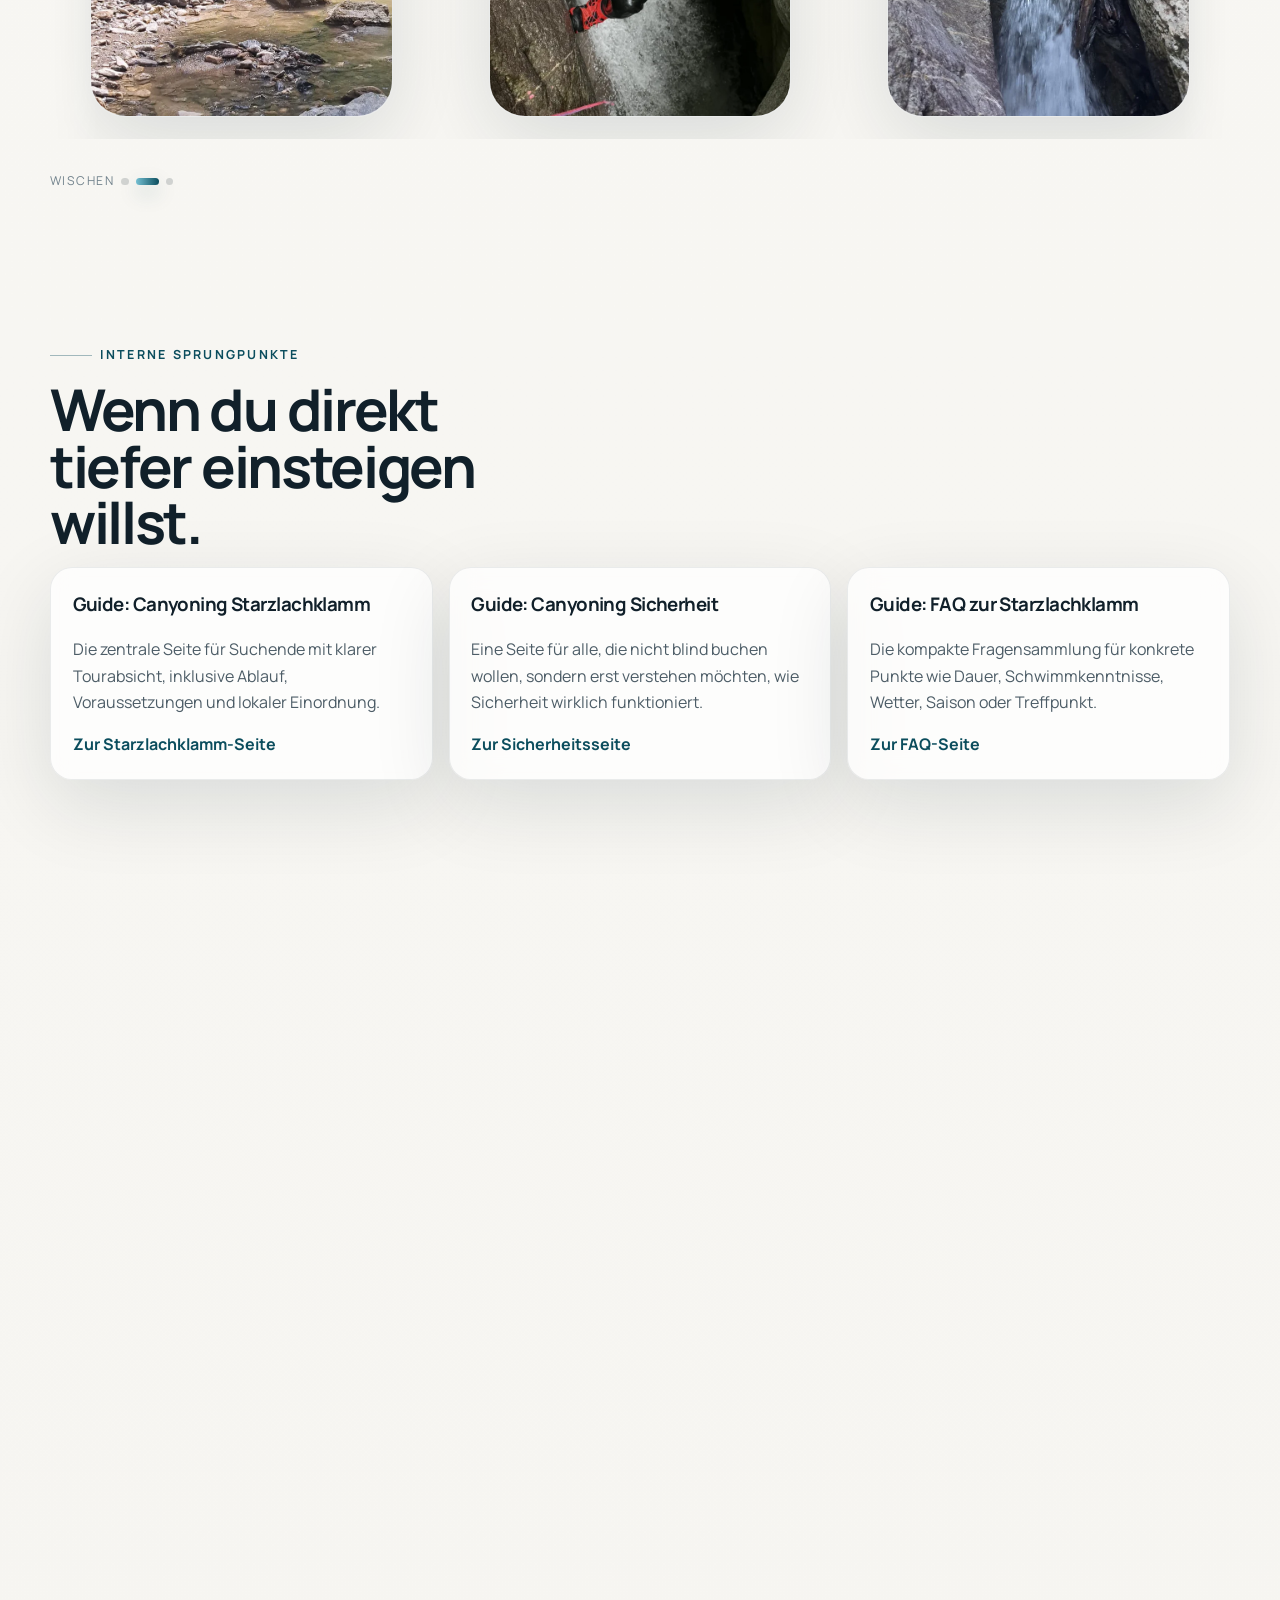
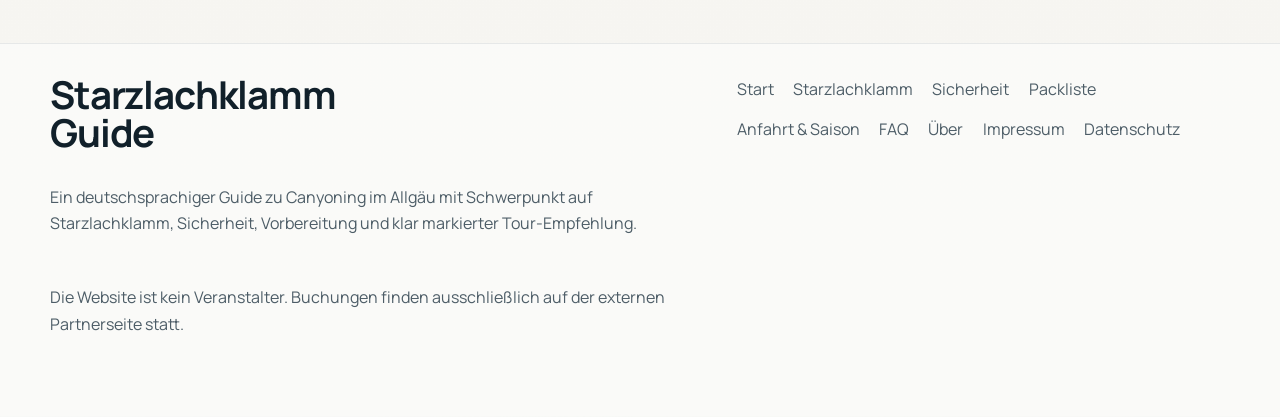
==== commit d535850e: "bug fixes" ====
--- a/index.html
+++ b/index.html
@@ -13,7 +13,7 @@
   <meta property="og:image" content="https://zinss.github.io/brc-starze/assets/img/optimized/starze_image_02-1280.webp">
   <meta name="twitter:card" content="summary_large_image">
   <meta name="twitter:title" content="Canyoning Allgäu: Starzlachklamm Guide, Tipps und Tour-Fokus">
-  <meta name="twitter:description" content="Deutschsprachiger SEO-Content-Hub rund um Canyoning, Starzlachklamm und Allgäu.">
+  <meta name="twitter:description" content="Deutschsprachiger Guide zu Canyoning, Starzlachklamm und Allgäu mit klarer Tour-Einordnung und transparenter Empfehlung.">
   <link rel="stylesheet" href="assets/css/site.css">
   <script type="application/ld+json">
     {
@@ -29,7 +29,7 @@
           "@type": "CollectionPage",
           "name": "Canyoning Allgäu",
           "url": "https://zinss.github.io/brc-starze/",
-          "description": "Hub-Seite mit ausführlichen Ratgebern zu Canyoning im Allgäu und der Starzlachklamm."
+          "description": "Startseite mit ausführlichen Guides zu Canyoning im Allgäu und der Starzlachklamm."
         }
       ]
     }
@@ -71,7 +71,7 @@
       <div class="hero__content" data-reveal data-hero-layer="content">
         <span class="eyebrow">Canyoning Allgäu ohne Leerlauf</span>
         <h1>Canyoning in der Starzlachklamm im Allgäu erklärt</h1>
-        <p class="hero__lead">Diese Website ist als großer deutscher Ratgeber aufgebaut: nicht als Buchungssystem, sondern als präzise Orientierung für alle, die Canyoning im Allgäu verstehen, vergleichen und anschließend mit einem guten Gefühl eine Tour wählen wollen.</p>
+        <p class="hero__lead">Hier findest du die Orientierung, die vor einer Tour wirklich hilft: wie sich Canyoning im Allgäu anfühlt, ob die Starzlachklamm zu deinem Niveau passt, was du mitbringen solltest, wann die Saison Sinn ergibt und wo du am Ende gezielt weiterklicken kannst.</p>
         <div class="hero__actions">
           <a class="button button--primary" href="canyoning-starzlachklamm/">Zum Guide zur Starzlachklamm</a>
           <a class="button button--secondary" href="was-ist-canyoning/">Was ist Canyoning?</a>
@@ -90,12 +90,12 @@
         </figure>
         <div class="card-grid">
           <article class="info-card span-6">
-            <h3>Breites Keyword-Feld</h3>
-            <p>Die Inhalte decken <strong>canyoning</strong>, <strong>allgäu</strong> und <strong>starzlachklamm</strong> gleichzeitig ab und führen diese Themen intern immer wieder zusammen.</p>
+            <h3>Canyoning im Allgäu verständlich erklärt</h3>
+            <p>Die Inhalte verbinden Sportart, Region und konkrete Tour so, dass du nicht zwischen allgemeinen Antworten und lokaler Praxis hin- und herspringen musst.</p>
           </article>
           <article class="info-card span-6">
-            <h3>Ein klares Ziel</h3>
-            <p>Statt viele Anbieter zu verlinken, arbeitet die Seite mit einer transparenten Empfehlung. Das macht den Funnel sauberer und die Nutzerführung ruhiger.</p>
+            <h3>Starzlachklamm gezielt einordnen</h3>
+            <p>Du bekommst zuerst Antworten zu Ablauf, Anspruch und Vorbereitung. Erst danach führt die Seite mit einer klar gekennzeichneten Empfehlung weiter zur passenden Tour.</p>
           </article>
         </div>
       </div>
@@ -115,8 +115,8 @@
             <a href="was-ist-canyoning/">Zum Grundlagen-Guide</a>
           </article>
           <article class="story-card span-4" data-reveal data-tilt>
-            <h3>Starzlachklamm als Money-Page</h3>
-            <p>Der stärkste transaktionale Content der Website bündelt Suchintentionen rund um Tour, Voraussetzungen, Ablauf und lokale Fakten.</p>
+            <h3>Starzlachklamm im Mittelpunkt</h3>
+            <p>Die wichtigste Seite bündelt alles, was Besucher vor einer Tour wissen wollen: Charakter der Schlucht, Voraussetzungen, Ablauf und praktische Orientierung.</p>
             <a href="canyoning-starzlachklamm/">Zum Starzlachklamm-Guide</a>
           </article>
           <article class="story-card span-4" data-reveal data-tilt>
@@ -136,7 +136,7 @@
           </article>
           <article class="story-card span-4" data-reveal data-tilt>
             <h3>FAQ und lokale Logistik</h3>
-            <p>Die Longtail-Fragen werden auf zwei Seiten gebündelt: eine für die großen FAQs und eine für Anfahrt, Saison und Orientierung vor Ort.</p>
+            <p>Die häufigsten Fragen sind auf zwei Seiten gebündelt: eine für die ausführliche FAQ und eine für Anfahrt, Saison und Orientierung vor Ort.</p>
             <a href="starzlachklamm-faq/">Zur FAQ-Seite</a>
           </article>
         </div>
@@ -159,9 +159,9 @@
 
         <div class="split-layout split-layout--balanced">
           <div class="article-prose" data-reveal>
-            <p>Wer nach „canyoning starzlachklamm allgäu“ sucht, will meist nicht nur wissen, ob die Klamm schön ist. Die eigentliche Frage lautet fast immer: <strong>Ist diese Tour für mich geeignet, wie läuft sie ab und wo buche ich sinnvoll?</strong> Genau dort setzt dieser Hub an.</p>
+            <p>Wer nach „canyoning starzlachklamm allgäu“ sucht, will meist nicht nur wissen, ob die Klamm schön ist. Die eigentliche Frage lautet fast immer: <strong>Ist diese Tour für mich geeignet, wie läuft sie ab und wo buche ich sinnvoll?</strong> Genau dort setzt dieser Guide an.</p>
             <p>Der Fokus liegt bewusst auf Nutzwert. Statt die Seite mit Anbieterlogos zu überladen, entsteht eine ruhige, hochwertige Struktur, die zuerst die offenen Fragen beantwortet. Das erhöht die Wahrscheinlichkeit, dass Besucher bleiben, interne Seiten lesen und sich später nicht unsicher durch die Buchung klicken.</p>
-            <p>Für SEO ist das relevant, weil die Pillar-Page nicht isoliert stehen soll. Sie wird durch Grundlagen, Sicherheitsinhalte, lokale Logistik und eine große FAQ gestützt. So entsteht ein Themencluster, der nicht nur ein einzelnes Keyword jagt, sondern das Umfeld mit abdeckt.</p>
+            <p>Darum bleibt der Guide nicht bei einer einzelnen Tourbeschreibung stehen. Grundlagen, Sicherheit, lokale Logistik und FAQ greifen ineinander, sodass du dir das Thema Schritt für Schritt erschließen kannst und nicht an offenen Fragen hängen bleibst.</p>
           </div>
           <div class="media-panel" data-reveal>
             <figure class="figure-card">
@@ -205,25 +205,25 @@
         <div class="author-box" data-reveal>
           <div class="author-box__grid">
             <div class="article-prose">
-              <span class="author-box__badge">Editorial statt Verkaufsseite</span>
+              <span class="author-box__badge">Klar erklärt, ohne Umwege</span>
               <p>Diese Website ist bewusst nicht als laute Buchungsmaske gebaut. Sie soll Suchenden helfen, die richtige Entscheidung zu treffen: ruhig, deutschsprachig und strukturiert. Deshalb stehen Antworten, Checklisten und lokale Einordnung vor dem externen Link.</p>
-              <p>Die Seite arbeitet außerdem mit einer persönlichen Autorenperspektive. Die finalen Angaben werden auf der Seite <a href="ueber/">Über diesen Guide</a> transparent ergänzt, inklusive Platzhaltern für Name, Rolle und redaktionelle Prinzipien.</p>
+              <p>Die Inhalte verbinden eigene Eindrücke, strukturierte Recherche und praktische Orientierung. So kannst du besser einschätzen, wie sich die Tour anfühlt, was du vorher klären solltest und ob du danach mit gutem Gefühl auf die Partnerseite wechseln willst.</p>
             </div>
             <div class="definition-grid">
               <dl>
-                <dt>Kein eigener Verkauf</dt>
+                <dt>Orientierung vor der Buchung</dt>
                 <dd>Es gibt kein internes Checkout-System und keine irreführenden Buchungsbuttons ohne Ziel.</dd>
               </dl>
               <dl>
-                <dt>Ein einziger externer Pfad</dt>
+                <dt>Eine klare Empfehlung</dt>
                 <dd>Die Website verweist nur auf eine klar benannte Partnerseite, statt viele konkurrierende Buchungspfade zu mischen.</dd>
               </dl>
               <dl>
-                <dt>SEO durch Tiefe</dt>
-                <dd>Die Autorität entsteht über zusammenhängende Inhalte, nicht über dünne Landingpages.</dd>
+                <dt>Antworten auf die wichtigen Fragen</dt>
+                <dd>Die Orientierung entsteht über zusammenhängende Inhalte, nicht über kurze Seiten ohne echten Nutzwert.</dd>
               </dl>
               <dl>
-                <dt>Mobile zuerst</dt>
+                <dt>Unterwegs schnell nutzbar</dt>
                 <dd>Wichtige Informationen, CTAs und FAQ sind auf kleinen Displays genauso gut erfassbar wie auf Desktop.</dd>
               </dl>
             </div>
@@ -237,7 +237,7 @@
         <div class="section-head section-head--split">
           <div>
             <span class="eyebrow">Bildbasierte Orientierung</span>
-            <h2 class="section-title">Eigene Medien liefern den Beleg, dass hier nicht nur um Keywords herum geschrieben wird.</h2>
+            <h2 class="section-title">Eigene Medien zeigen, wie die Tour wirklich wirkt, statt nur über sie zu sprechen.</h2>
           </div>
           <a class="button button--secondary" href="canyoning-starzlachklamm/">Mehr Bilder im Hauptguide</a>
         </div>
@@ -279,7 +279,7 @@
             </article>
             <article class="info-card span-4">
               <h3>Guide: FAQ zur Starzlachklamm</h3>
-              <p>Die Longtail-Sammlung für konkrete Fragen wie Dauer, Schwimmkenntnisse, Wetter, Saison oder Treffpunkt.</p>
+              <p>Die kompakte Fragensammlung für konkrete Punkte wie Dauer, Schwimmkenntnisse, Wetter, Saison oder Treffpunkt.</p>
               <a href="starzlachklamm-faq/">Zur FAQ-Seite</a>
             </article>
           </div>
@@ -302,7 +302,7 @@
             <a class="button button--primary" href="https://www.blueriver-canyoning.de/canyoning-allgaeu" target="_blank" rel="nofollow sponsored noopener">Empfohlene Tour bei BlueRiver ansehen</a>
             <a class="button button--secondary" href="canyoning-starzlachklamm/">Vorher noch die Starzlachklamm lesen</a>
           </div>
-          <p class="recommendation__note">Kein Cloaking, kein Zwischenschritt: der Link führt direkt zur Partnerseite.</p>
+          <p class="recommendation__note">Der Link führt ohne Zwischenschritt direkt zur Partnerseite von BlueRiver.</p>
         </div>
       </div>
     </section>
@@ -313,7 +313,7 @@
       <div class="site-footer__grid">
         <div class="article-prose">
           <h2 class="section-title">Starzlachklamm Guide</h2>
-          <p>Ein statischer SEO-Content-Hub über Canyoning im Allgäu mit Schwerpunkt auf Starzlachklamm, Sicherheit, Vorbereitung und klar markierter Tour-Empfehlung.</p>
+          <p>Ein deutschsprachiger Guide zu Canyoning im Allgäu mit Schwerpunkt auf Starzlachklamm, Sicherheit, Vorbereitung und klar markierter Tour-Empfehlung.</p>
           <p>Die Website ist kein Veranstalter. Buchungen finden ausschließlich auf der externen Partnerseite statt.</p>
         </div>
         <div class="article-prose">
--- a/assets/css/site.css
+++ b/assets/css/site.css
@@ -101,7 +101,7 @@
   color: inherit;
 }
 
-a:hover {
+a:not(.button):not(.header-cta):not(.overlay-cta):hover {
   color: var(--petrol);
 }
 
@@ -310,6 +310,23 @@
   background: linear-gradient(135deg, var(--petrol), var(--petrol-deep));
   color: #fff;
   box-shadow: 0 20px 40px rgba(11, 77, 93, 0.2);
+}
+
+.button--primary:hover,
+.button--primary:focus-visible,
+.header-cta:hover,
+.header-cta:focus-visible {
+  color: #fff;
+  border-color: rgba(116, 191, 210, 0.24);
+  box-shadow:
+    0 26px 54px rgba(11, 77, 93, 0.28),
+    0 0 0 1px rgba(116, 191, 210, 0.14);
+  filter: brightness(1.03) saturate(1.05);
+}
+
+.button--primary:active,
+.header-cta:active {
+  transform: translateY(0) scale(0.99);
 }
 
 .button--secondary {
@@ -1309,6 +1326,15 @@
   transition: opacity var(--duration-micro) var(--ease-premium), transform 420ms var(--ease-soft-spring), filter var(--duration-micro) var(--ease-premium), box-shadow var(--duration-micro) var(--ease-premium);
 }
 
+.overlay-cta:hover,
+.overlay-cta:focus-visible {
+  color: #fff;
+  box-shadow:
+    0 28px 56px rgba(6, 47, 57, 0.38),
+    0 0 0 1px rgba(116, 191, 210, 0.16);
+  filter: saturate(1.03) brightness(1.02);
+}
+
 .overlay-cta.is-visible {
   opacity: 1;
   transform: translateY(0) scale(1);
@@ -1508,16 +1534,19 @@
   }
 
   .overlay-cta {
-    left: 0.8rem;
+    left: auto;
     right: 0.8rem;
     bottom: 0.8rem;
-    max-width: none;
-    border-radius: 1.2rem;
-    padding: 0.85rem 0.95rem;
+    width: auto;
+    max-width: min(18rem, calc(100vw - 1.6rem));
+    border-radius: 999px;
+    padding: 0.72rem 0.82rem;
+    gap: 0.7rem;
+    box-shadow: 0 22px 52px rgba(6, 47, 57, 0.4);
   }
 
   .overlay-cta__label {
-    flex: 1;
+    min-width: 0;
   }
 
   .gallery-indicators::before {
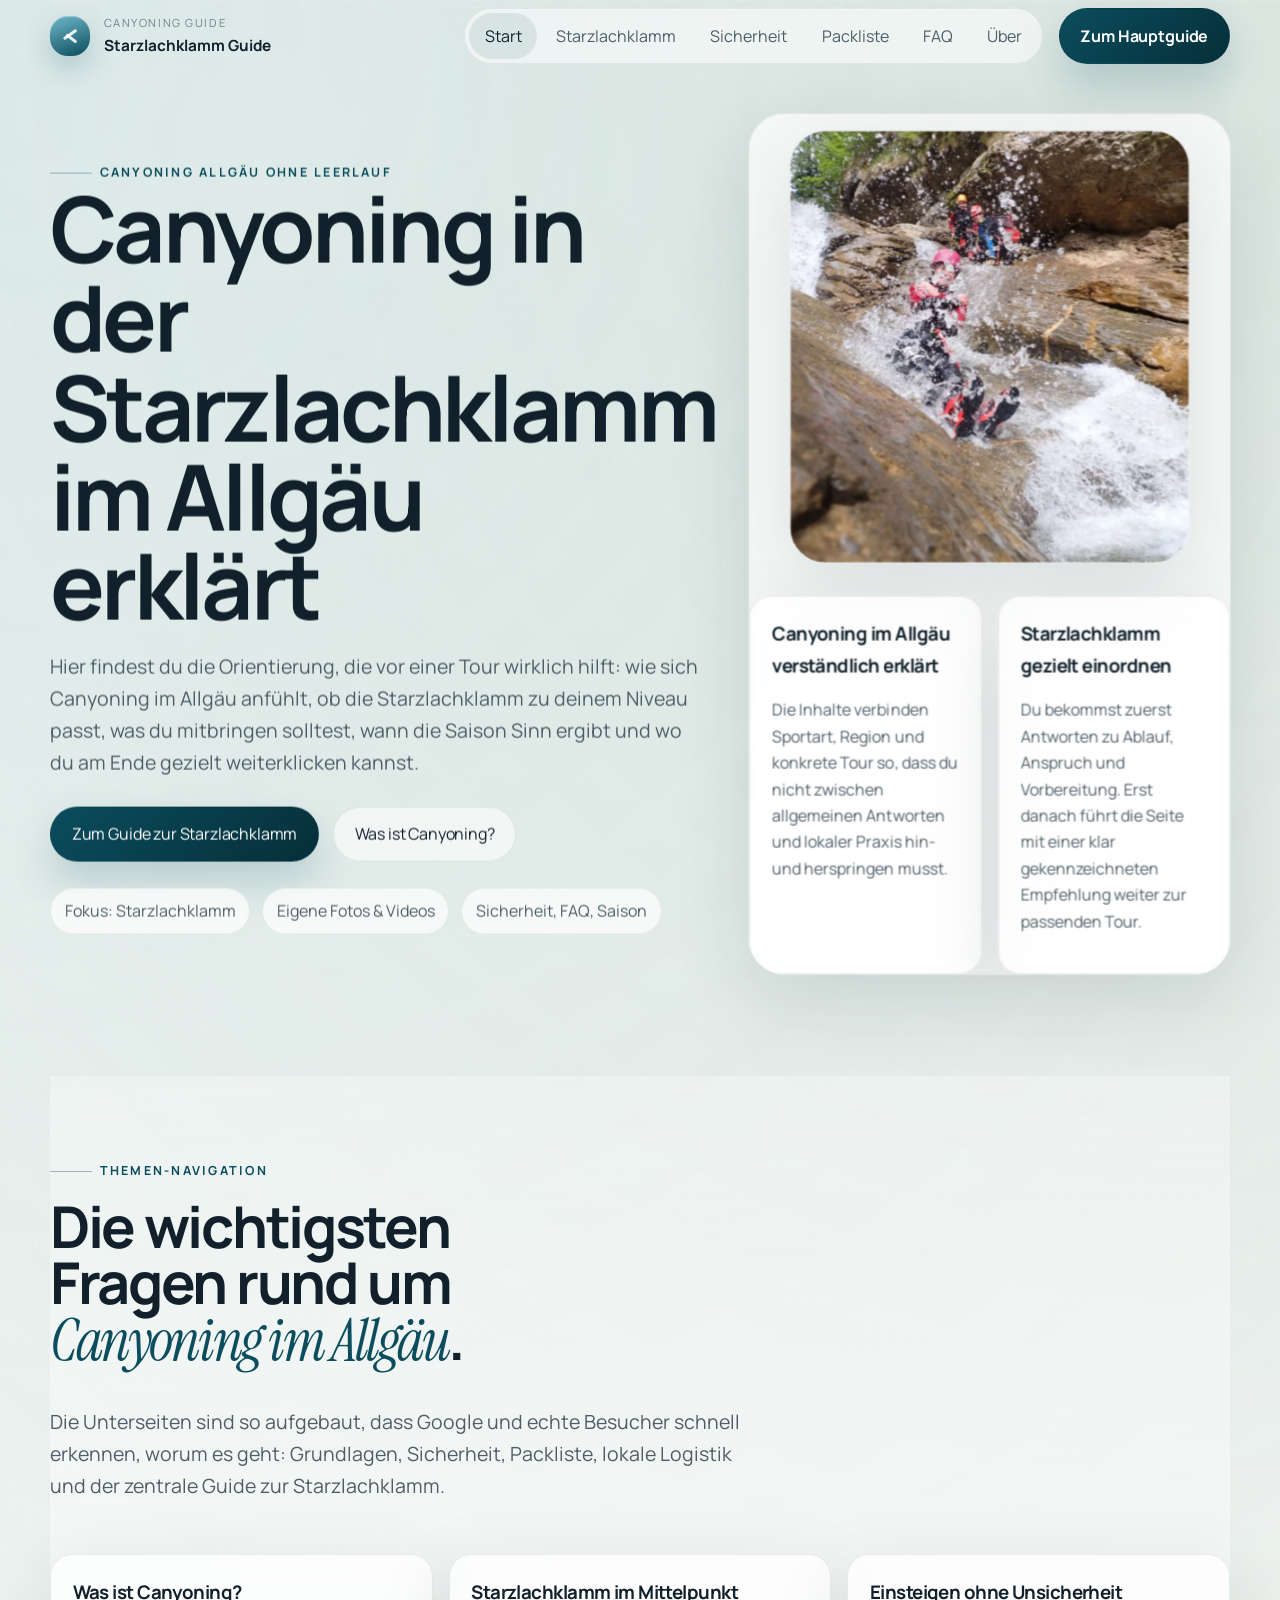
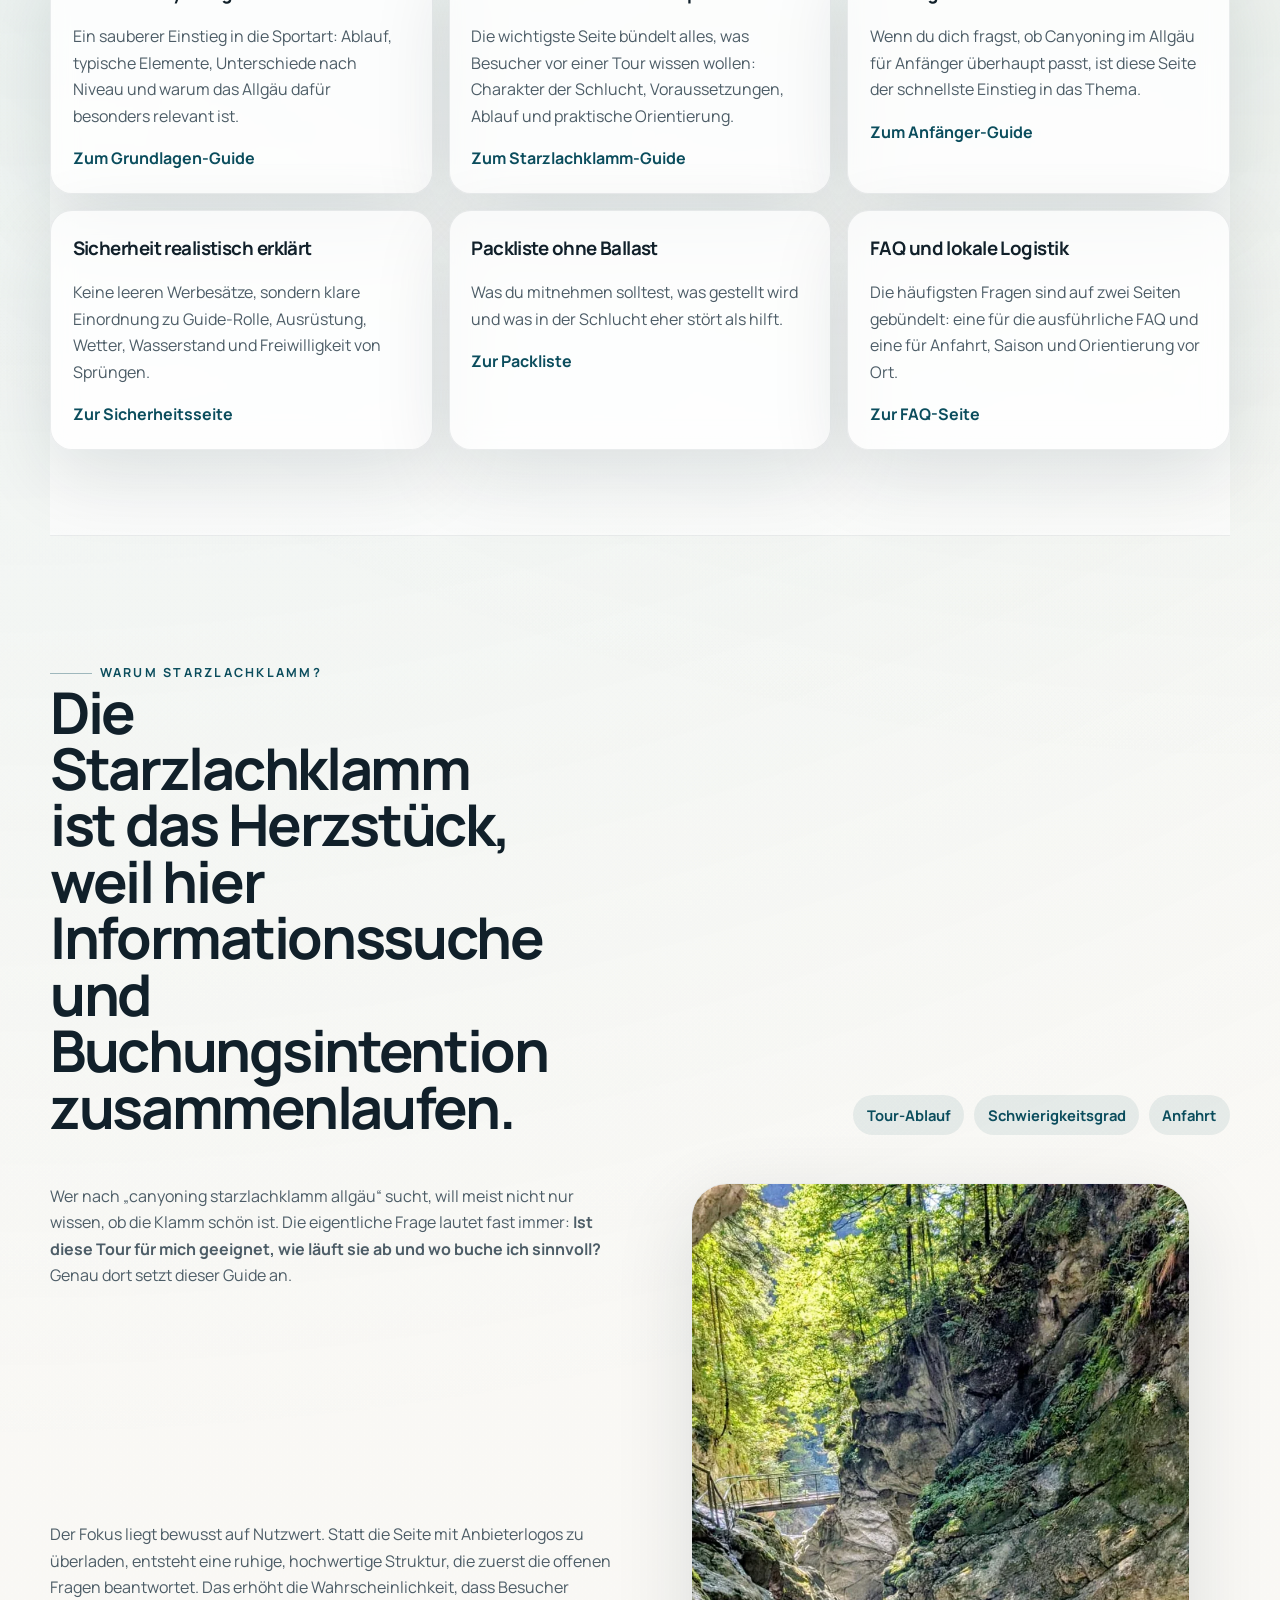
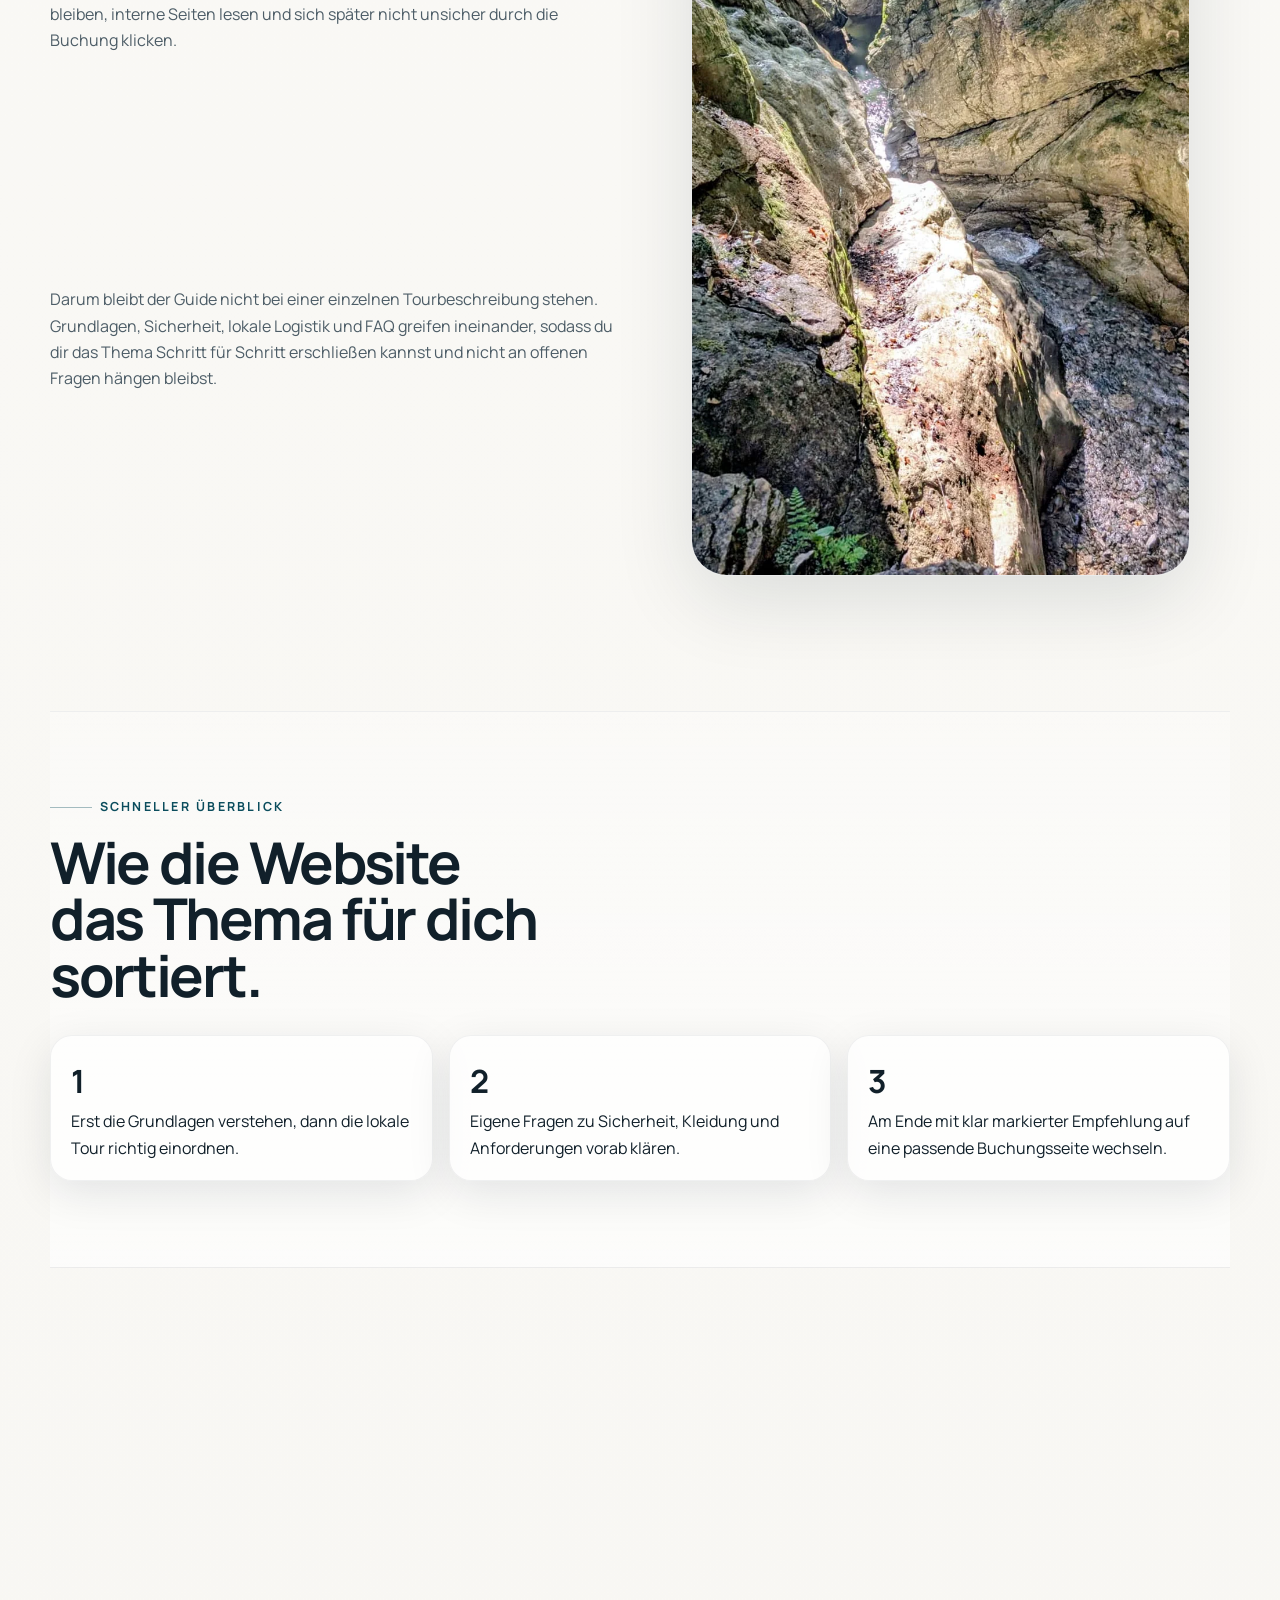
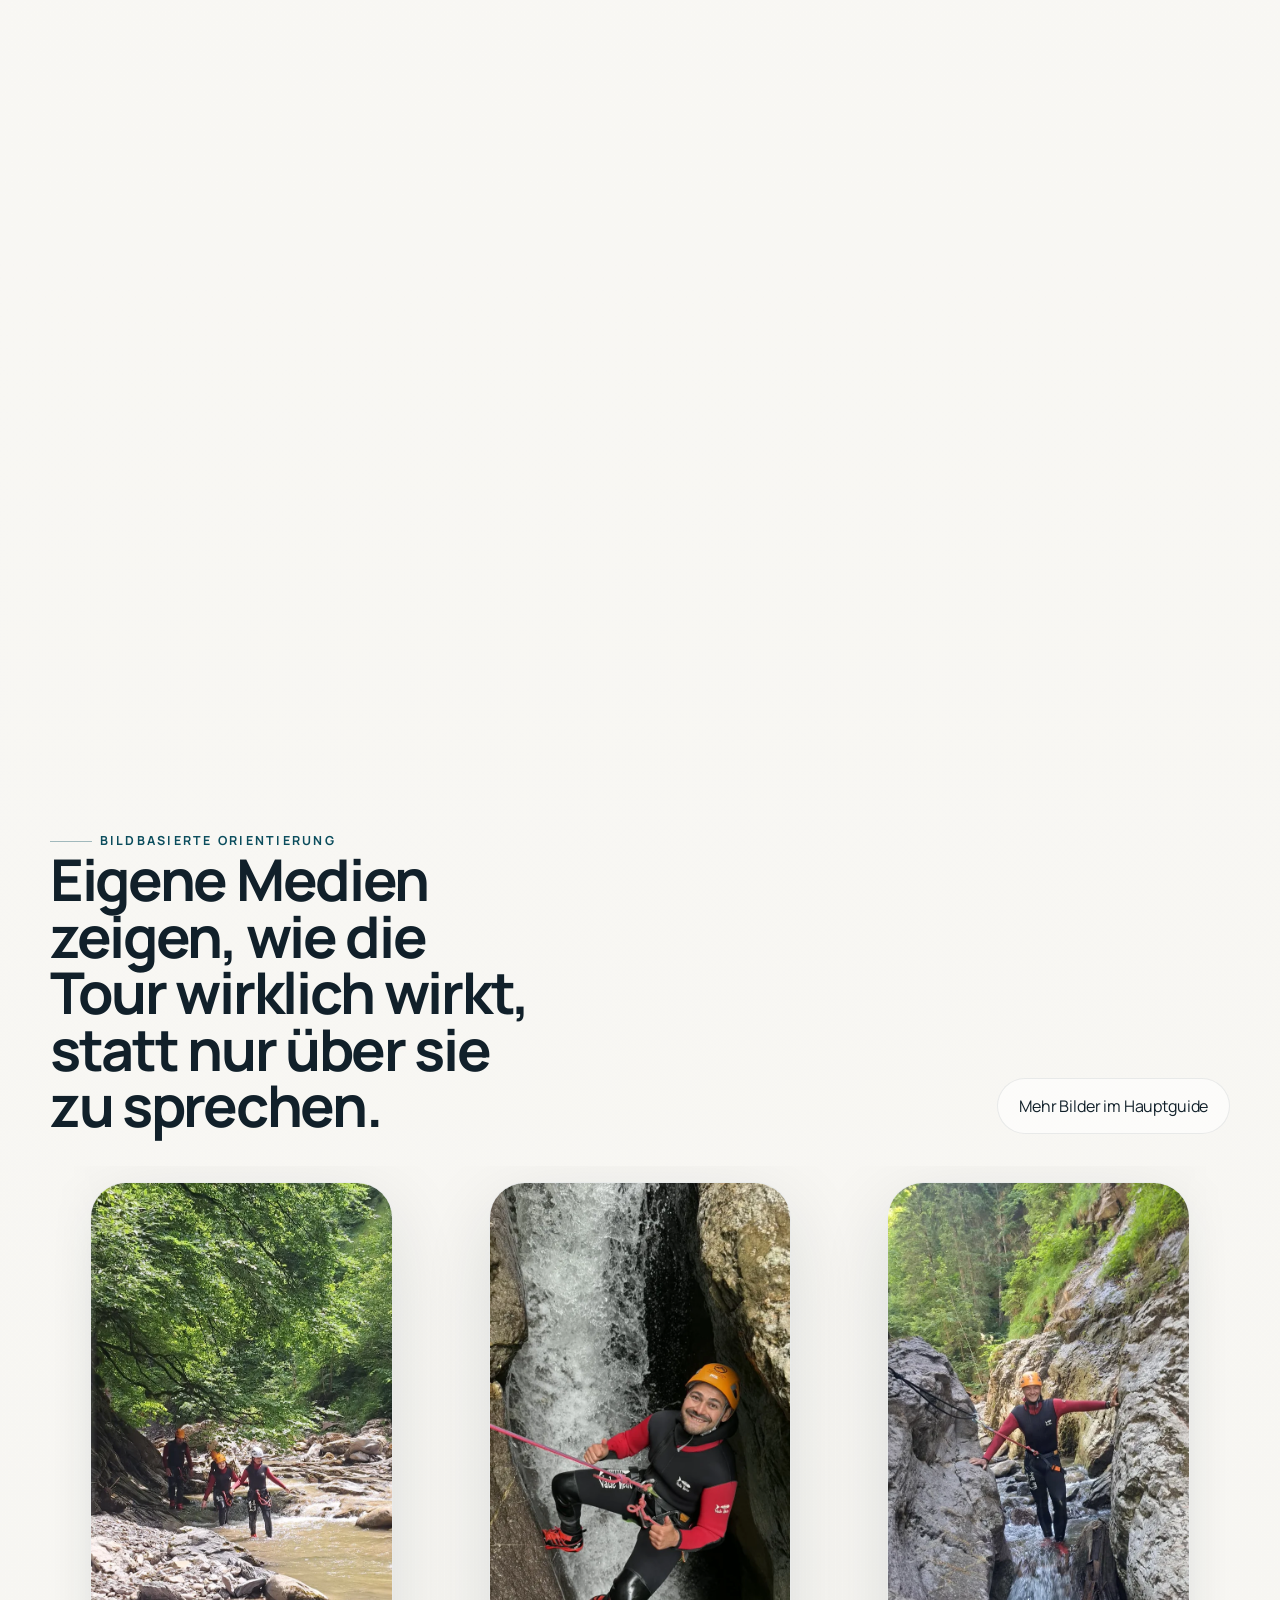
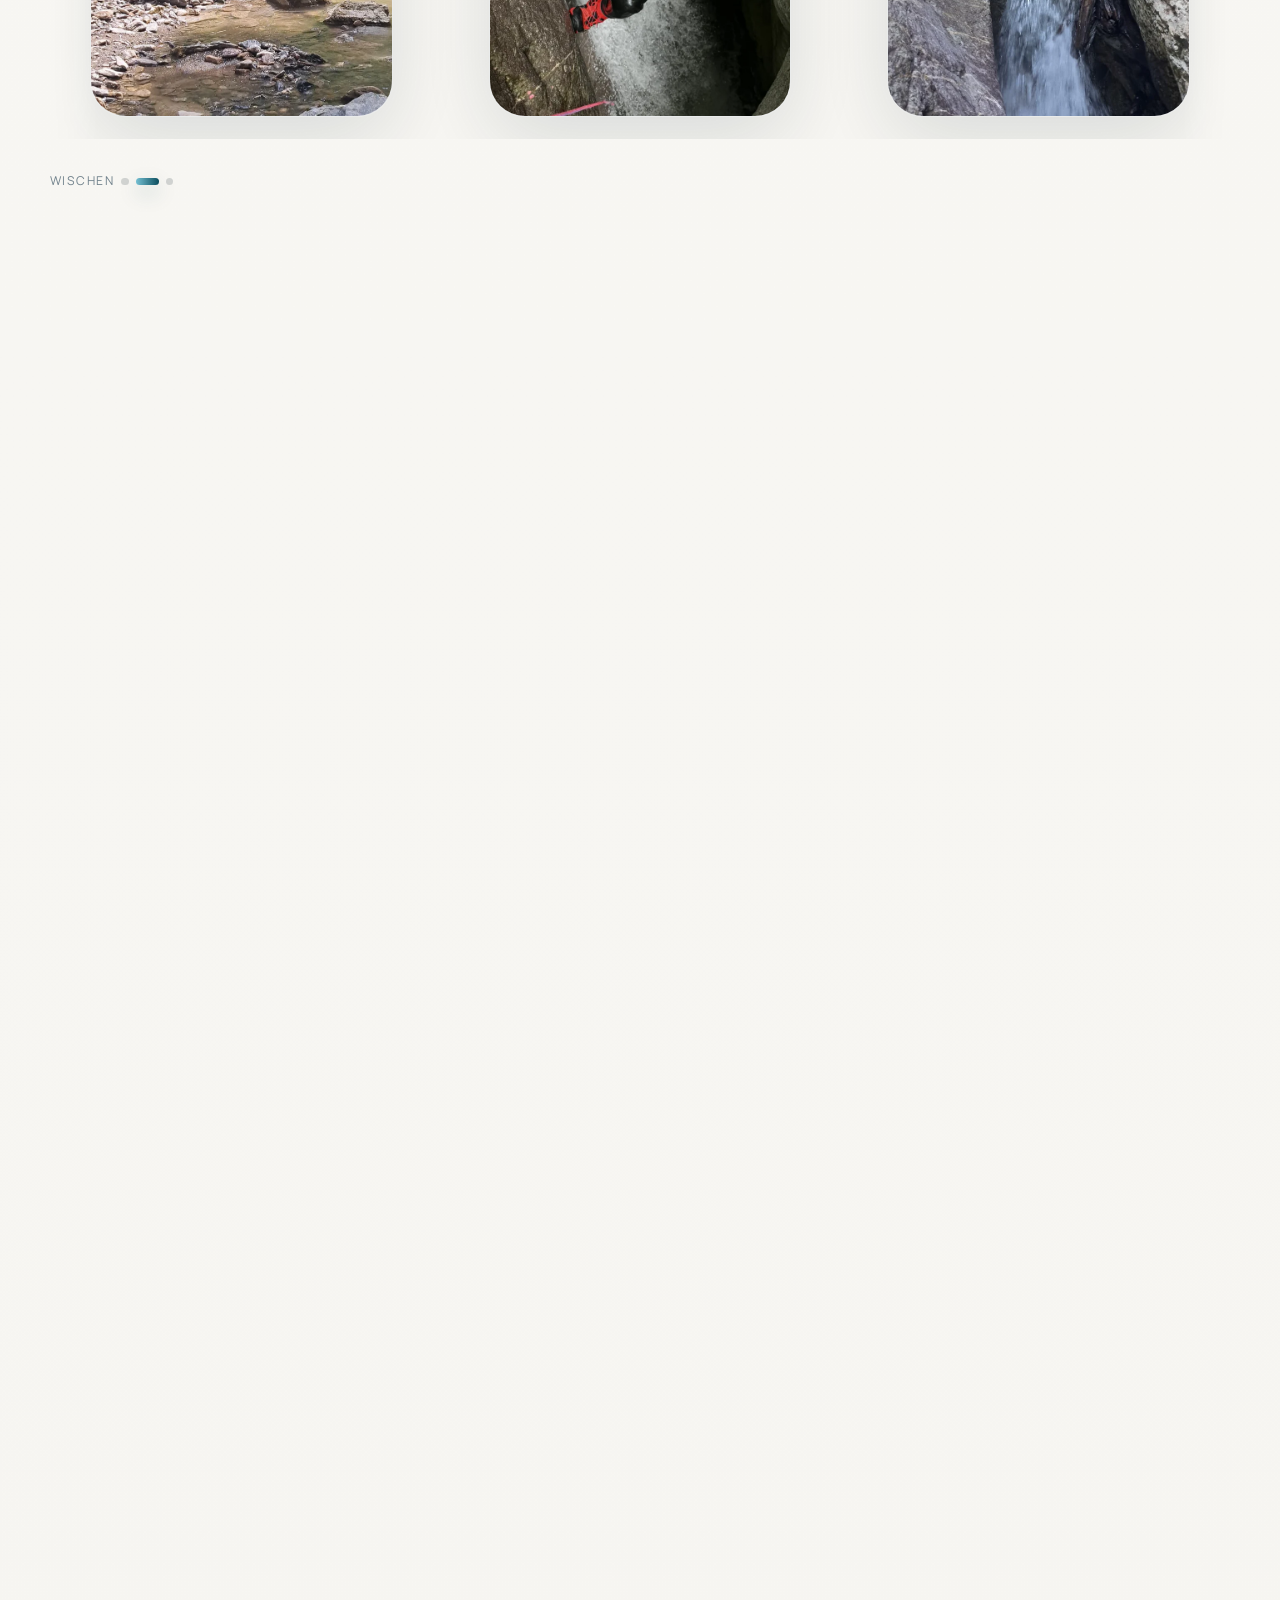
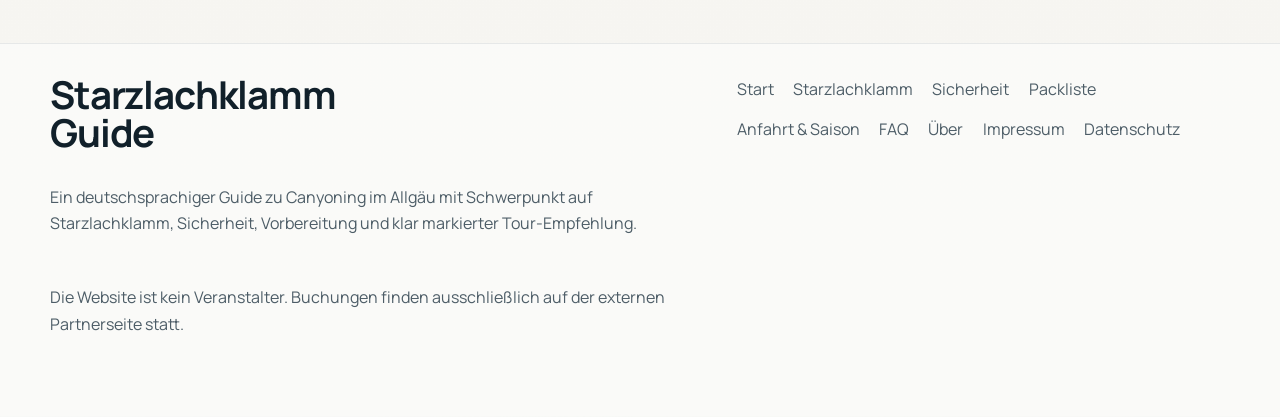
==== commit d102fbb5: "author" ====
--- a/index.html
+++ b/index.html
@@ -5,12 +5,12 @@
   <meta name="viewport" content="width=device-width, initial-scale=1">
   <title>Canyoning Allgäu: Starzlachklamm Guide, Tipps und Tour-Fokus</title>
   <meta name="description" content="Großer deutschsprachiger Ratgeber zu Canyoning im Allgäu mit Fokus auf Starzlachklamm: Ablauf, Sicherheit, Packliste, Saison, FAQ und eine empfohlene Tour.">
-  <link rel="canonical" href="https://zinss.github.io/brc-starze/">
+  <link rel="canonical" href="https://mario-zinsser.com/">
   <meta property="og:type" content="website">
   <meta property="og:title" content="Canyoning Allgäu: Starzlachklamm Guide, Tipps und Tour-Fokus">
   <meta property="og:description" content="Fundierter Guide für Canyoning im Allgäu mit Schwerpunkt Starzlachklamm, Sicherheit, Vorbereitung und einer klar markierten Empfehlung für die Toursuche.">
-  <meta property="og:url" content="https://zinss.github.io/brc-starze/">
-  <meta property="og:image" content="https://zinss.github.io/brc-starze/assets/img/optimized/starze_image_02-1280.webp">
+  <meta property="og:url" content="https://mario-zinsser.com/">
+  <meta property="og:image" content="https://mario-zinsser.com/assets/img/optimized/starze_image_02-1280.webp">
   <meta name="twitter:card" content="summary_large_image">
   <meta name="twitter:title" content="Canyoning Allgäu: Starzlachklamm Guide, Tipps und Tour-Fokus">
   <meta name="twitter:description" content="Deutschsprachiger Guide zu Canyoning, Starzlachklamm und Allgäu mit klarer Tour-Einordnung und transparenter Empfehlung.">
@@ -22,13 +22,13 @@
         {
           "@type": "WebSite",
           "name": "Starzlachklamm Guide",
-          "url": "https://zinss.github.io/brc-starze/",
+          "url": "https://mario-zinsser.com/",
           "inLanguage": "de"
         },
         {
           "@type": "CollectionPage",
           "name": "Canyoning Allgäu",
-          "url": "https://zinss.github.io/brc-starze/",
+          "url": "https://mario-zinsser.com/",
           "description": "Startseite mit ausführlichen Guides zu Canyoning im Allgäu und der Starzlachklamm."
         }
       ]
@@ -78,8 +78,8 @@
         </div>
         <div class="hero__meta" aria-label="Schnelle Fakten">
           <span class="meta-chip">Fokus: Starzlachklamm</span>
-          <span class="meta-chip">Deutschsprachiger Ratgeber</span>
-          <span class="meta-chip">Mobil optimiert</span>
+          <span class="meta-chip">Eigene Fotos &amp; Videos</span>
+          <span class="meta-chip">Sicherheit, FAQ, Saison</span>
         </div>
       </div>
 
@@ -299,7 +299,7 @@
             <li>transparent als Partnerempfehlung gekennzeichnet</li>
           </ul>
           <div class="button-row">
-            <a class="button button--primary" href="https://www.blueriver-canyoning.de/canyoning-allgaeu" target="_blank" rel="nofollow sponsored noopener">Empfohlene Tour bei BlueRiver ansehen</a>
+            <a class="button button--primary" href="https://www.blueriver-canyoning.de/canyoning-starzlachklamm" target="_blank" rel="nofollow sponsored noopener">Starzlachklamm bei BlueRiver buchen</a>
             <a class="button button--secondary" href="canyoning-starzlachklamm/">Vorher noch die Starzlachklamm lesen</a>
           </div>
           <p class="recommendation__note">Der Link führt ohne Zwischenschritt direkt zur Partnerseite von BlueRiver.</p>
@@ -333,10 +333,10 @@
     </div>
   </footer>
 
-  <a class="overlay-cta" data-overlay-cta href="https://www.blueriver-canyoning.de/canyoning-allgaeu" target="_blank" rel="nofollow sponsored noopener" aria-label="Empfohlene Tour bei BlueRiver ansehen">
+  <a class="overlay-cta" data-overlay-cta href="https://www.blueriver-canyoning.de/canyoning-starzlachklamm" target="_blank" rel="nofollow sponsored noopener" aria-label="Starzlachklamm bei BlueRiver buchen">
     <span class="overlay-cta__label">
-      <strong>Empfohlene Tour bei BlueRiver ansehen</strong>
-      <small>Buchung auf der Partnerseite</small>
+      <strong>Starzlachklamm bei BlueRiver buchen</strong>
+      <small>Externe Buchung</small>
     </span>
   </a>
 
@@ -347,7 +347,7 @@
       title: "Canyoning Allgäu: Starzlachklamm Guide, Tipps und Tour-Fokus",
       showStickyCta: true,
       showRecommendationBlock: true,
-      breadcrumb: [{ name: "Start", url: "https://zinss.github.io/brc-starze/" }]
+      breadcrumb: [{ name: "Start", url: "https://mario-zinsser.com/" }]
     };
   </script>
   <script src="assets/js/site.js" defer></script>
--- a/assets/css/site.css
+++ b/assets/css/site.css
@@ -351,13 +351,13 @@
   width: 1.2rem;
   height: 0.12rem;
   background: currentColor;
-  margin: 0.22rem auto;
+  margin: 0.14rem auto;
   border-radius: 999px;
   transition: transform var(--transition), opacity var(--transition);
 }
 
 .nav-panel.is-open + .nav-toggle .nav-toggle__bar:nth-child(1) {
-  transform: translateY(0.34rem) rotate(45deg);
+  transform: translateY(0.26rem) rotate(45deg);
 }
 
 .nav-panel.is-open + .nav-toggle .nav-toggle__bar:nth-child(2) {
@@ -365,7 +365,7 @@
 }
 
 .nav-panel.is-open + .nav-toggle .nav-toggle__bar:nth-child(3) {
-  transform: translateY(-0.34rem) rotate(-45deg);
+  transform: translateY(-0.26rem) rotate(-45deg);
 }
 
 .main-content {
@@ -1311,9 +1311,9 @@
   z-index: 95;
   display: flex;
   align-items: center;
-  gap: 0.9rem;
-  max-width: min(24rem, calc(100vw - 2rem));
-  padding: 0.7rem;
+  gap: 0.85rem;
+  max-width: min(21rem, calc(100vw - 2rem));
+  padding: 0.72rem 0.78rem 0.72rem 1rem;
   border-radius: 999px;
   background: rgba(6, 47, 57, 0.92);
   color: #fff;
@@ -1326,6 +1326,22 @@
   transition: opacity var(--duration-micro) var(--ease-premium), transform 420ms var(--ease-soft-spring), filter var(--duration-micro) var(--ease-premium), box-shadow var(--duration-micro) var(--ease-premium);
 }
 
+.overlay-cta::after {
+  content: "↗";
+  display: grid;
+  place-items: center;
+  width: 2.55rem;
+  height: 2.55rem;
+  flex: 0 0 2.55rem;
+  border-radius: 999px;
+  background: rgba(255, 255, 255, 0.14);
+  border: 1px solid rgba(255, 255, 255, 0.18);
+  color: #fff;
+  font-size: 1.05rem;
+  line-height: 1;
+  box-shadow: inset 0 1px 0 rgba(255, 255, 255, 0.12);
+}
+
 .overlay-cta:hover,
 .overlay-cta:focus-visible {
   color: #fff;
@@ -1349,9 +1365,23 @@
 
 .overlay-cta__label {
   display: grid;
+  gap: 0.16rem;
+  min-width: 0;
+}
+
+.overlay-cta__label strong {
+  font-size: 1rem;
+  line-height: 1.08;
+  letter-spacing: -0.03em;
+  text-wrap: balance;
 }
 
 .overlay-cta__label small {
+  order: -1;
+  font-size: 0.68rem;
+  font-weight: 700;
+  letter-spacing: 0.12em;
+  text-transform: uppercase;
   color: rgba(255, 255, 255, 0.68);
 }
 
@@ -1538,15 +1568,26 @@
     right: 0.8rem;
     bottom: 0.8rem;
     width: auto;
-    max-width: min(18rem, calc(100vw - 1.6rem));
+    max-width: min(15rem, calc(100vw - 1.6rem));
     border-radius: 999px;
-    padding: 0.72rem 0.82rem;
-    gap: 0.7rem;
+    padding: 0.68rem 0.72rem 0.68rem 0.88rem;
+    gap: 0.62rem;
     box-shadow: 0 22px 52px rgba(6, 47, 57, 0.4);
   }
 
-  .overlay-cta__label {
-    min-width: 0;
+  .overlay-cta::after {
+    width: 2.2rem;
+    height: 2.2rem;
+    flex-basis: 2.2rem;
+    font-size: 0.96rem;
+  }
+
+  .overlay-cta__label strong {
+    font-size: 0.92rem;
+  }
+
+  .overlay-cta__label small {
+    font-size: 0.62rem;
   }
 
   .gallery-indicators::before {
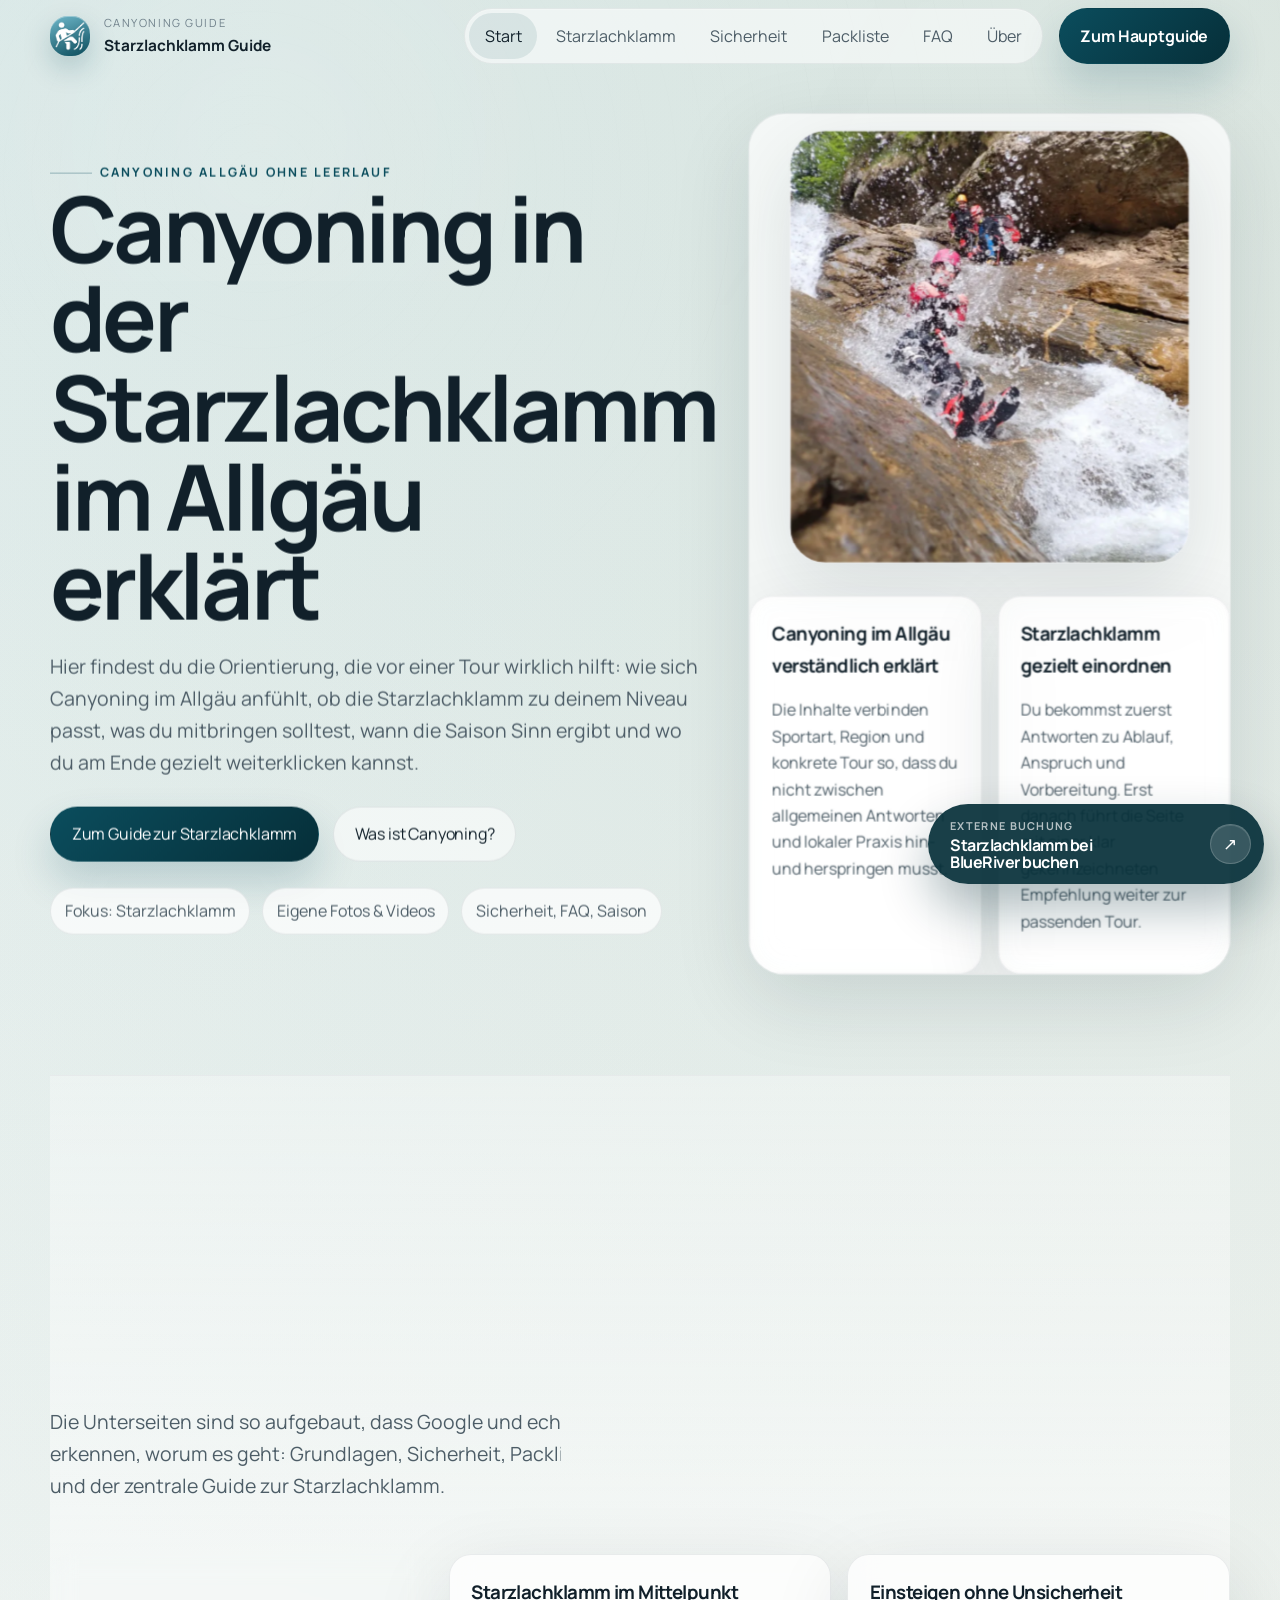
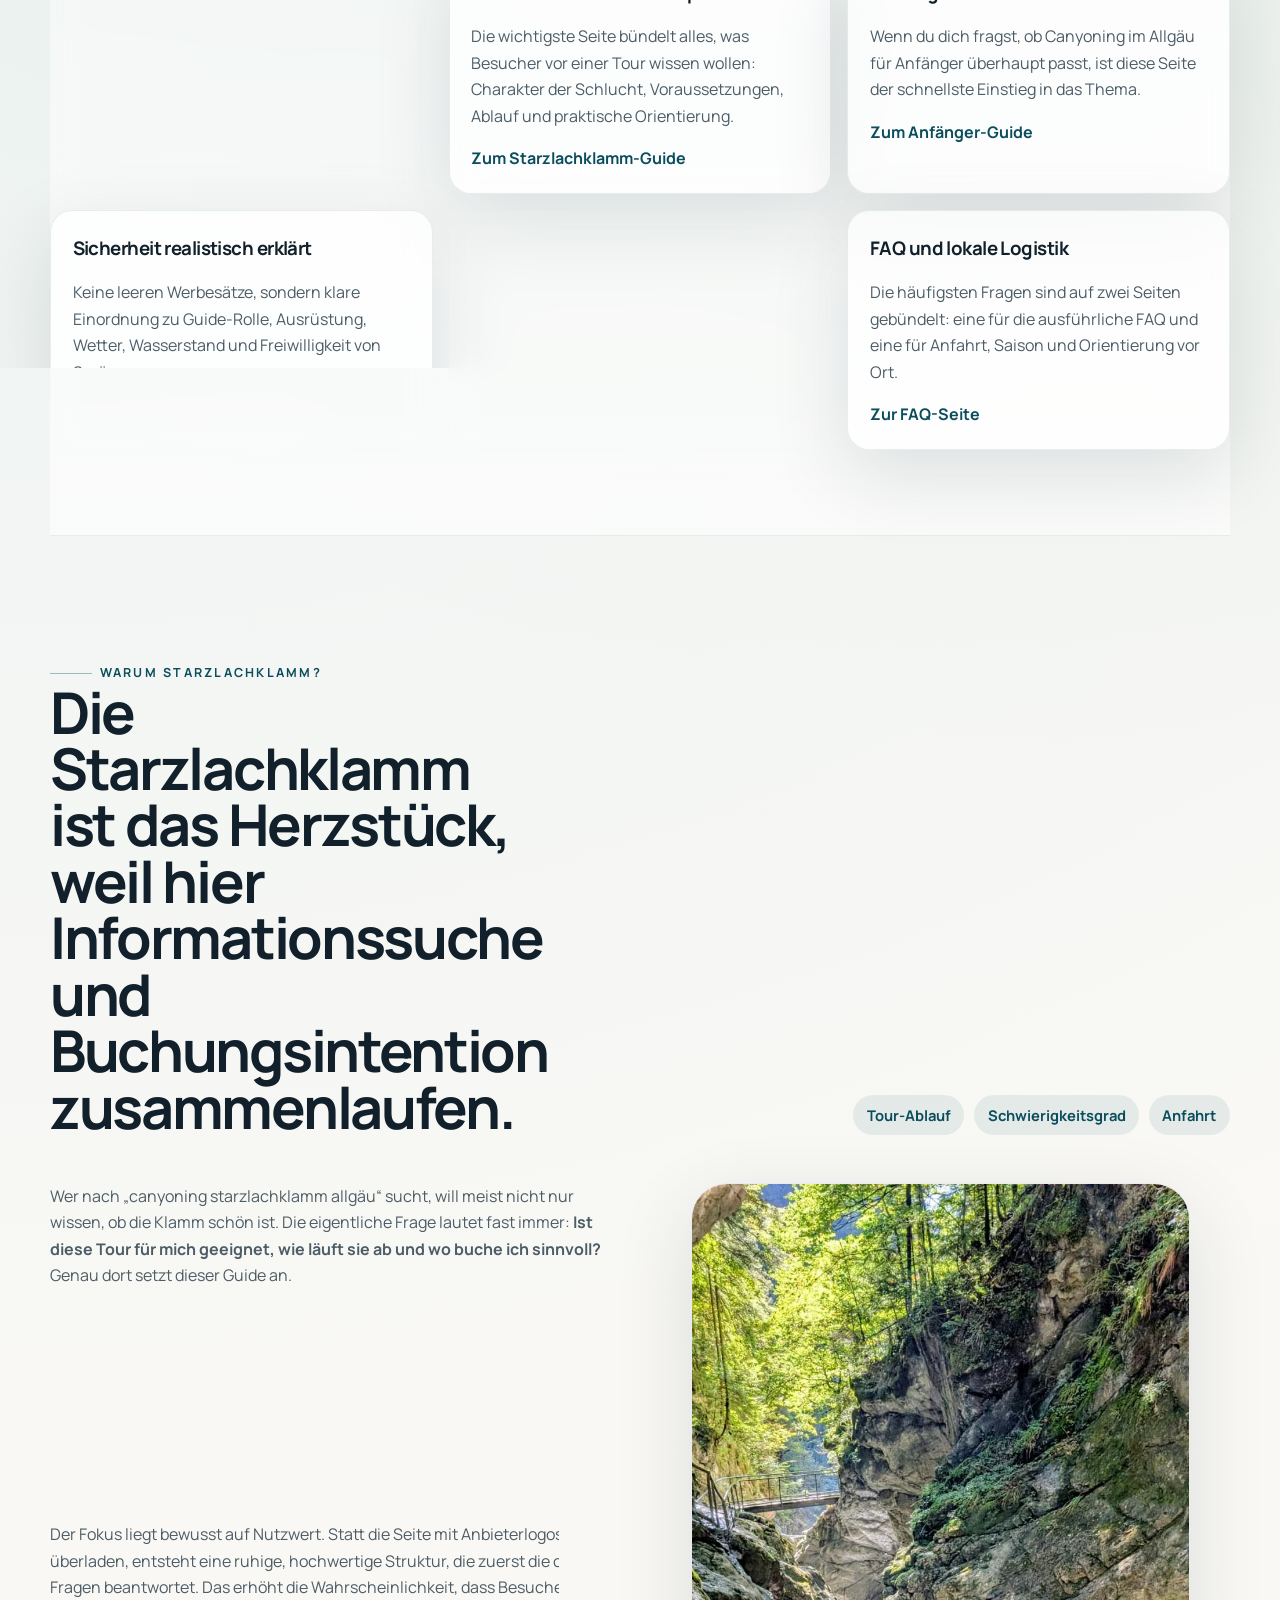
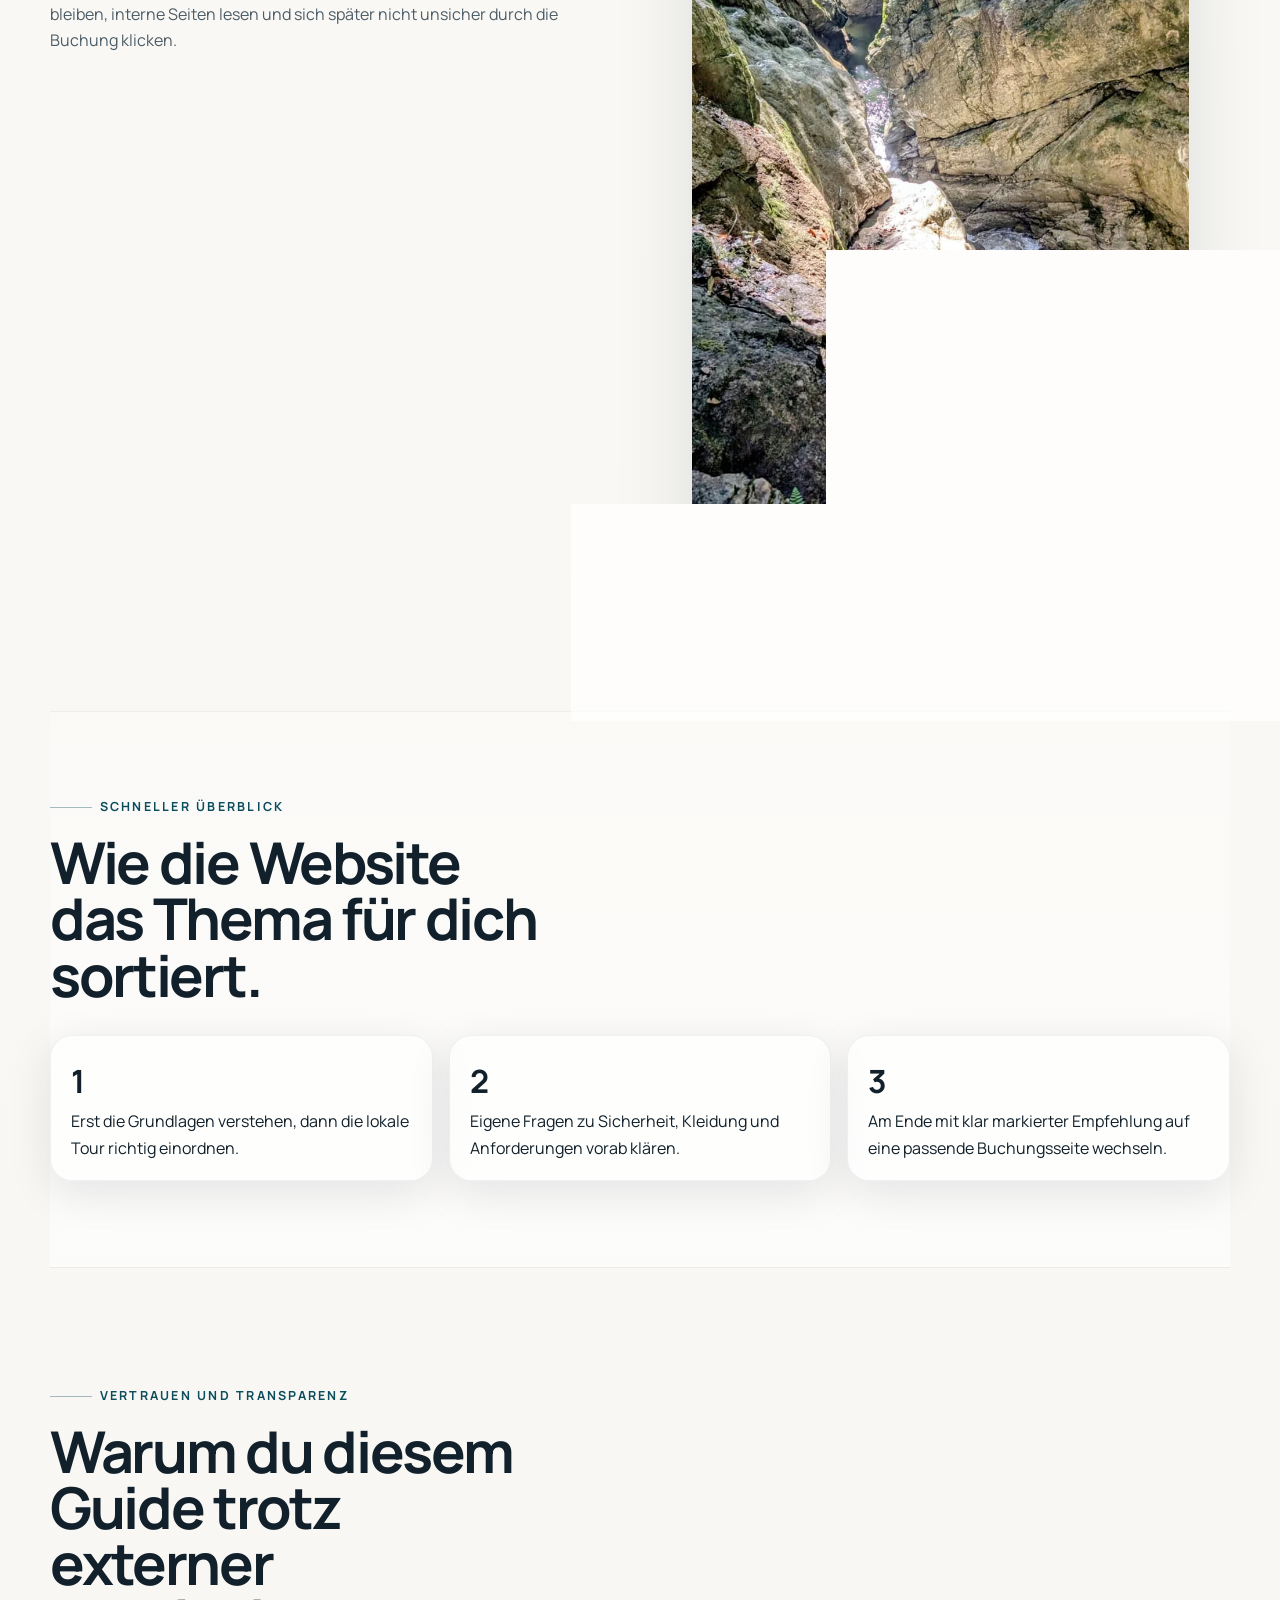
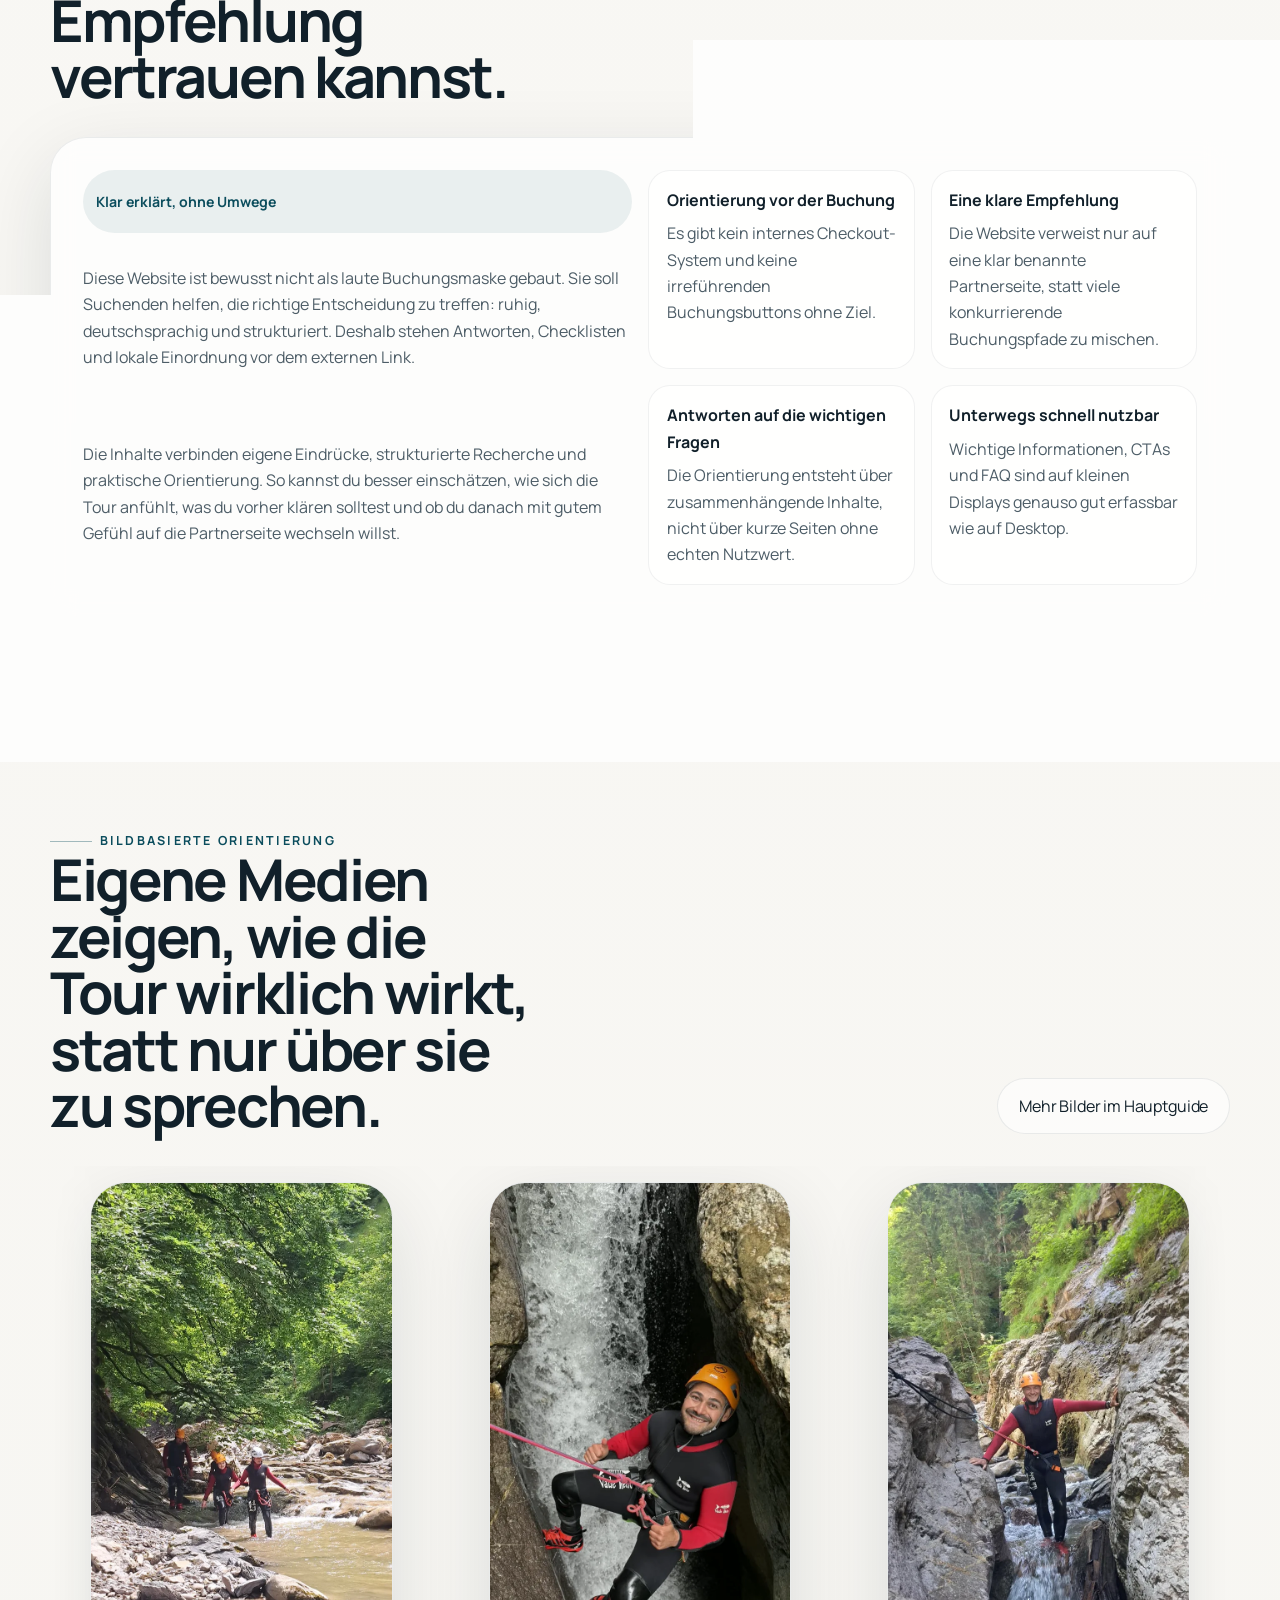
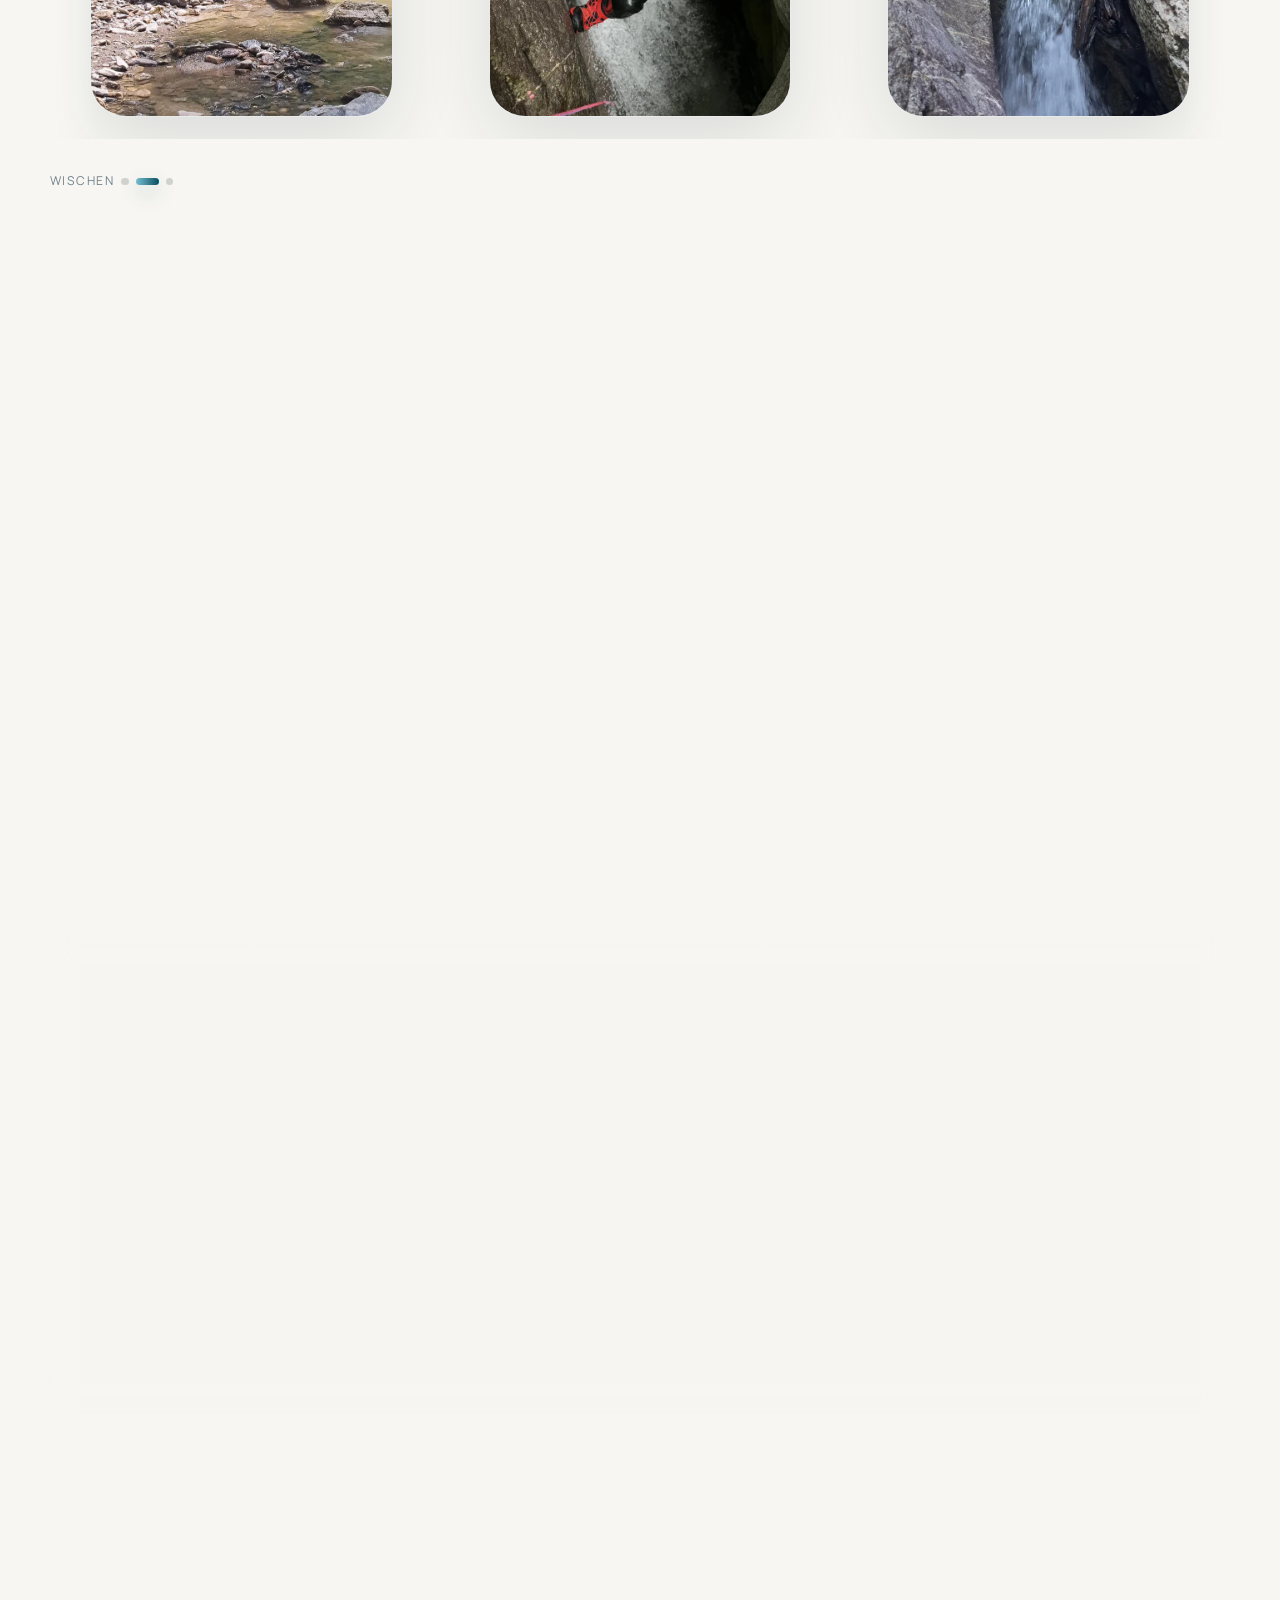
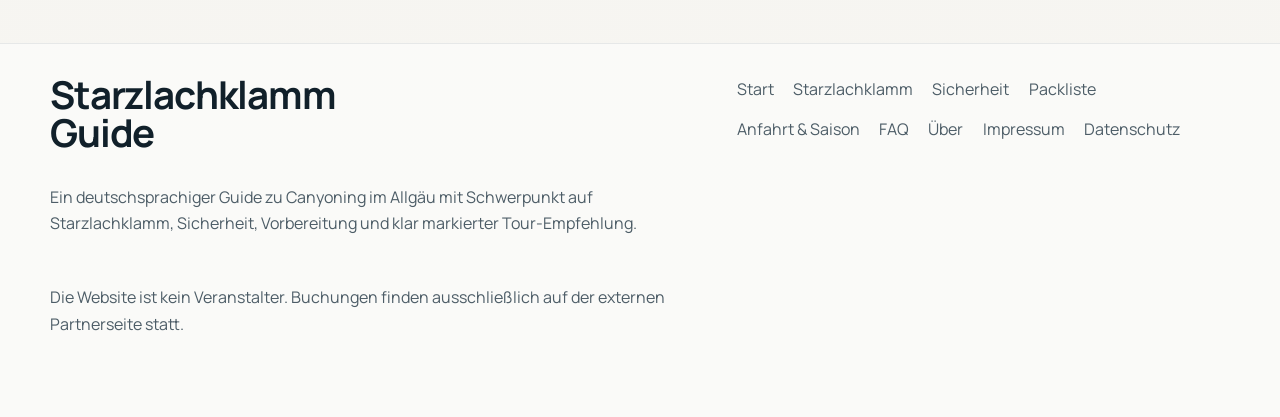
==== commit 79798c05: "analytics" ====
--- a/index.html
+++ b/index.html
@@ -350,6 +350,7 @@
       breadcrumb: [{ name: "Start", url: "https://mario-zinsser.com/" }]
     };
   </script>
+  <script src="assets/js/analytics-config.js" defer></script>
   <script src="assets/js/site.js" defer></script>
 </body>
 </html>
--- a/assets/css/site.css
+++ b/assets/css/site.css
@@ -64,6 +64,8 @@
 
 html {
   scroll-behavior: smooth;
+  overflow-x: hidden;
+  overflow-x: clip;
 }
 
 body {
@@ -76,6 +78,8 @@
     linear-gradient(180deg, #fbfaf7, var(--bg));
   min-height: 100vh;
   line-height: 1.65;
+  overflow-x: hidden;
+  overflow-x: clip;
   transition: background-position var(--duration-enter) var(--ease-premium);
 }
 
@@ -196,28 +200,16 @@
   position: relative;
 }
 
-.brand__mark::before,
-.brand__mark::after {
+.brand__mark::before {
   content: "";
   position: absolute;
-  background: rgba(255, 255, 255, 0.88);
-  border-radius: 999px;
-}
-
-.brand__mark::before {
-  width: 1rem;
-  height: 0.16rem;
-  left: 0.75rem;
-  top: 1.06rem;
-  transform: rotate(-35deg);
+  inset: 0.34rem;
+  background: url("../../media/icon.png") center / contain no-repeat;
+  filter: drop-shadow(0 1px 1px rgba(6, 47, 57, 0.18));
 }
 
 .brand__mark::after {
-  width: 0.82rem;
-  height: 0.16rem;
-  left: 0.95rem;
-  top: 1.34rem;
-  transform: rotate(38deg);
+  content: none;
 }
 
 .brand__text {
@@ -339,19 +331,21 @@
   display: none;
   width: 3rem;
   height: 3rem;
+  padding: 0;
   border: 0;
   background: rgba(255, 255, 255, 0.56);
   border-radius: 1rem;
   box-shadow: var(--shadow-card);
   color: var(--ink);
+  line-height: 0;
 }
 
 .nav-toggle__bar {
   display: block;
-  width: 1.2rem;
+  width: 1.15rem;
   height: 0.12rem;
   background: currentColor;
-  margin: 0.14rem auto;
+  margin: 0;
   border-radius: 999px;
   transition: transform var(--transition), opacity var(--transition);
 }
@@ -1307,23 +1301,24 @@
 .overlay-cta {
   position: fixed;
   right: 1rem;
-  bottom: 1rem;
+  bottom: calc(env(safe-area-inset-bottom, 0px) + 1rem);
   z-index: 95;
   display: flex;
+  visibility: visible;
   align-items: center;
-  gap: 0.85rem;
+  gap: 0.92rem;
   max-width: min(21rem, calc(100vw - 2rem));
-  padding: 0.72rem 0.78rem 0.72rem 1rem;
+  padding: 0.78rem 0.82rem 0.78rem 1.3rem;
   border-radius: 999px;
   background: rgba(6, 47, 57, 0.92);
   color: #fff;
   text-decoration: none;
   box-shadow: 0 24px 50px rgba(6, 47, 57, 0.32);
-  transform: translateY(1rem) scale(0.94);
-  opacity: 0;
-  pointer-events: none;
-  filter: saturate(0.96);
-  transition: opacity var(--duration-micro) var(--ease-premium), transform 420ms var(--ease-soft-spring), filter var(--duration-micro) var(--ease-premium), box-shadow var(--duration-micro) var(--ease-premium);
+  transform: translateY(0) scale(1);
+  opacity: 1;
+  pointer-events: auto;
+  filter: saturate(1);
+  transition: transform 420ms var(--ease-soft-spring), filter var(--duration-micro) var(--ease-premium), box-shadow var(--duration-micro) var(--ease-premium);
 }
 
 .overlay-cta::after {
@@ -1367,6 +1362,7 @@
   display: grid;
   gap: 0.16rem;
   min-width: 0;
+  padding-left: 0.08rem;
 }
 
 .overlay-cta__label strong {
@@ -1499,8 +1495,11 @@
 
 @media (max-width: 55rem) {
   .nav-toggle {
-    display: inline-grid;
-    place-items: center;
+    display: inline-flex;
+    flex-direction: column;
+    justify-content: center;
+    align-items: center;
+    gap: 0.14rem;
   }
 
   .nav-panel {
@@ -1566,12 +1565,12 @@
   .overlay-cta {
     left: auto;
     right: 0.8rem;
-    bottom: 0.8rem;
+    bottom: calc(env(safe-area-inset-bottom, 0px) + 4.5rem);
     width: auto;
     max-width: min(15rem, calc(100vw - 1.6rem));
     border-radius: 999px;
-    padding: 0.68rem 0.72rem 0.68rem 0.88rem;
-    gap: 0.62rem;
+    padding: 0.72rem 0.74rem 0.72rem 1.08rem;
+    gap: 0.72rem;
     box-shadow: 0 22px 52px rgba(6, 47, 57, 0.4);
   }
 
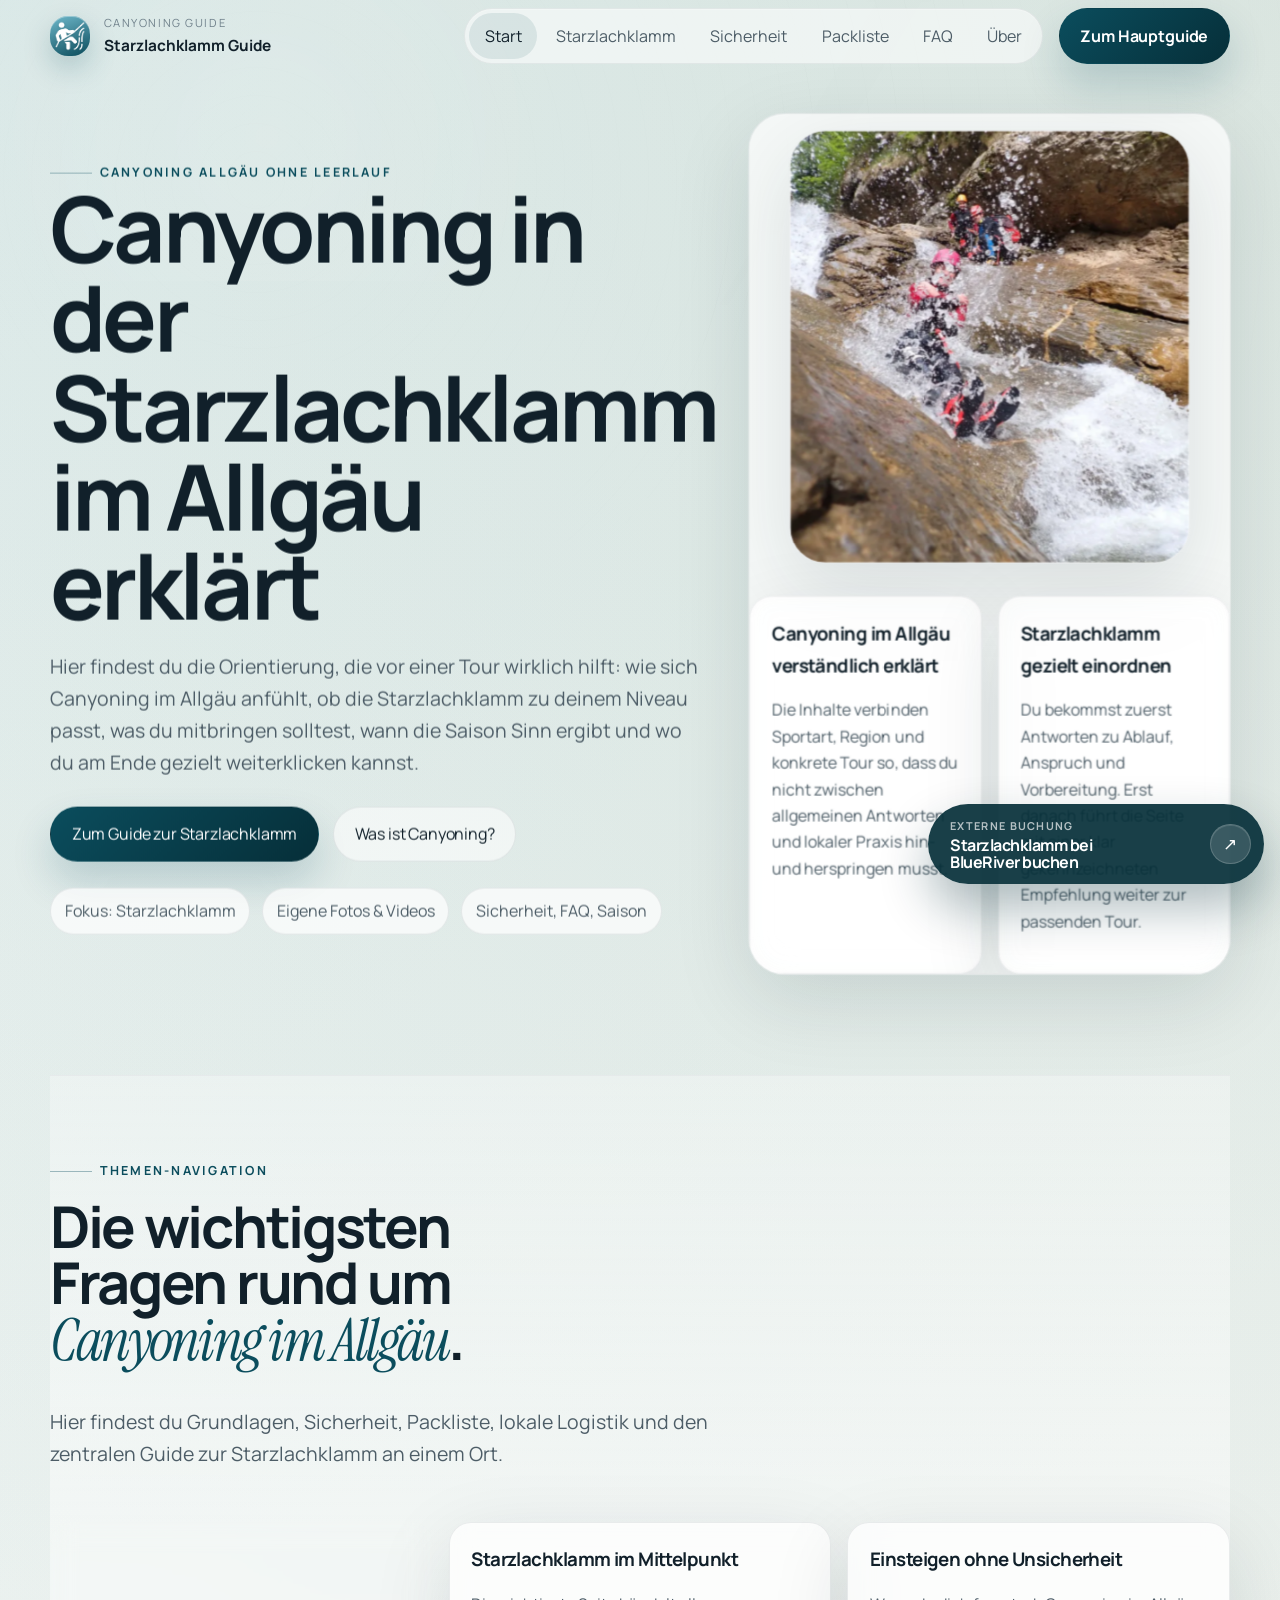
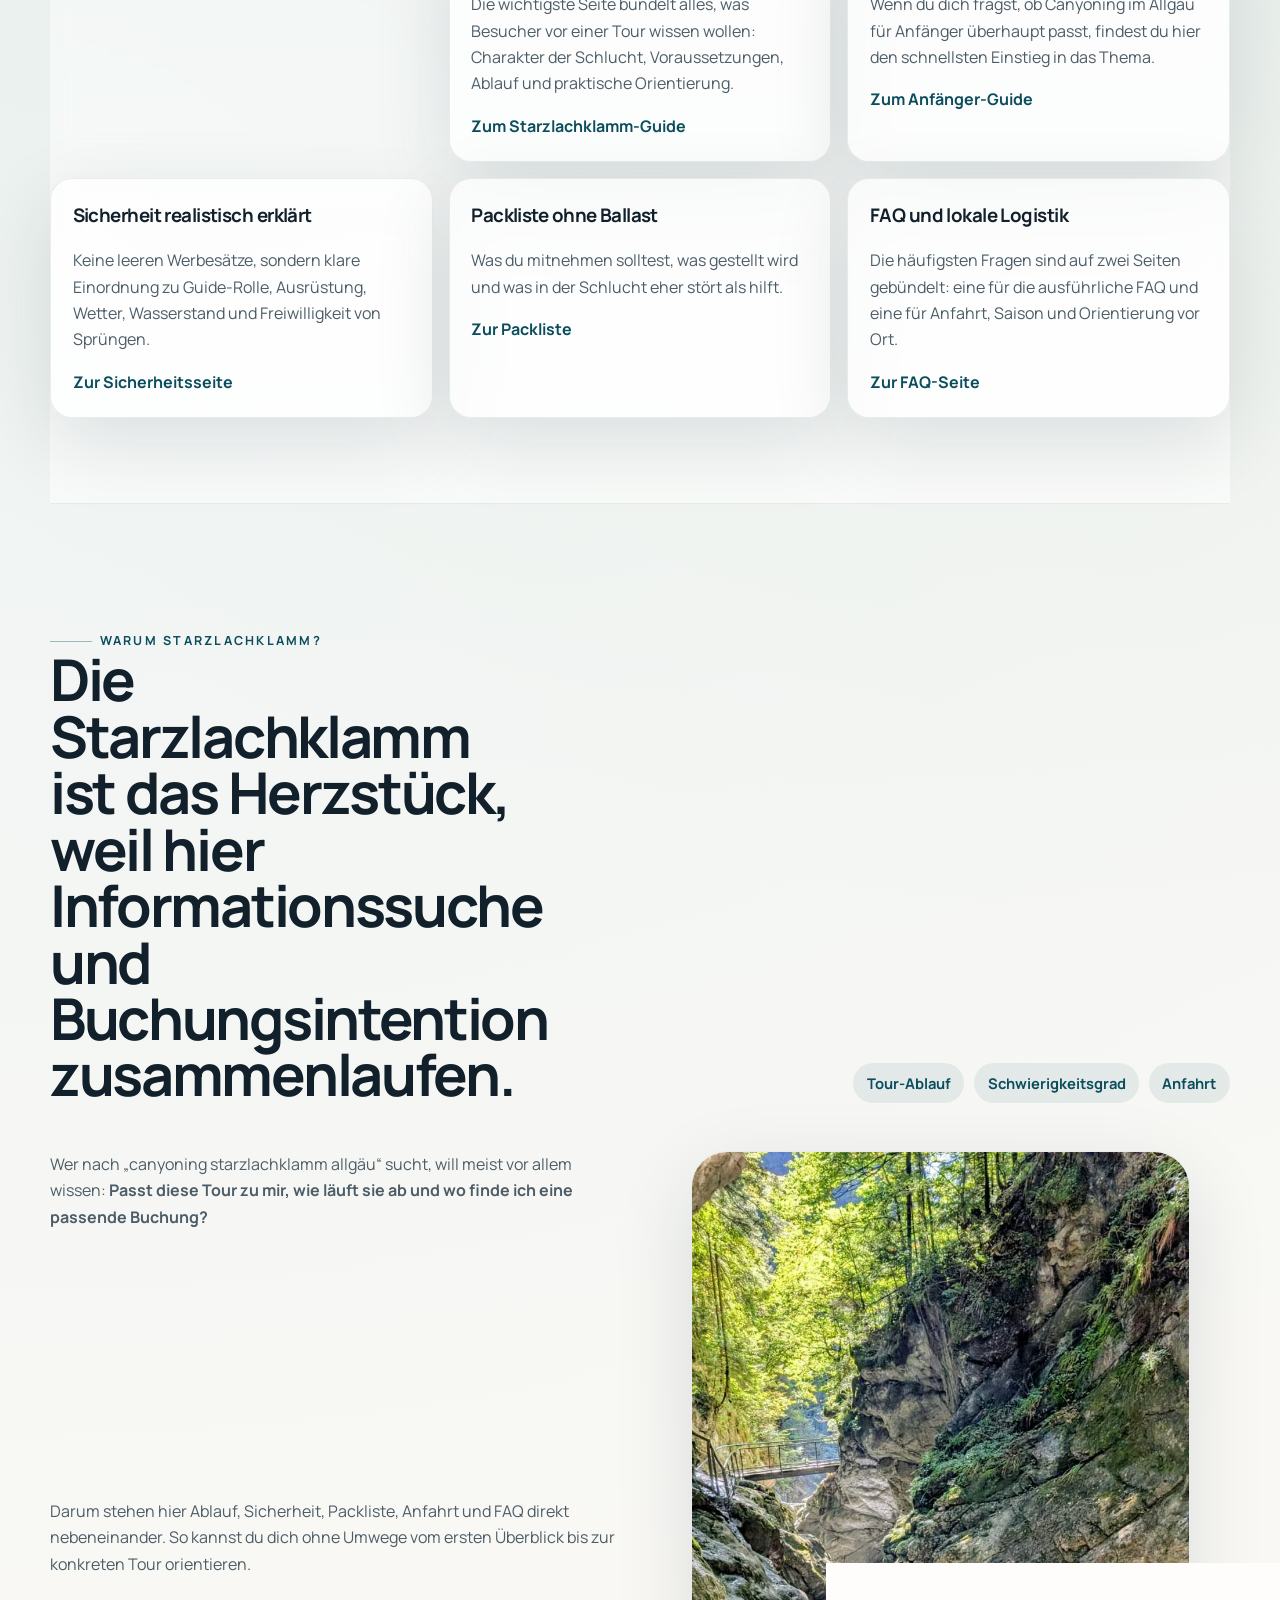
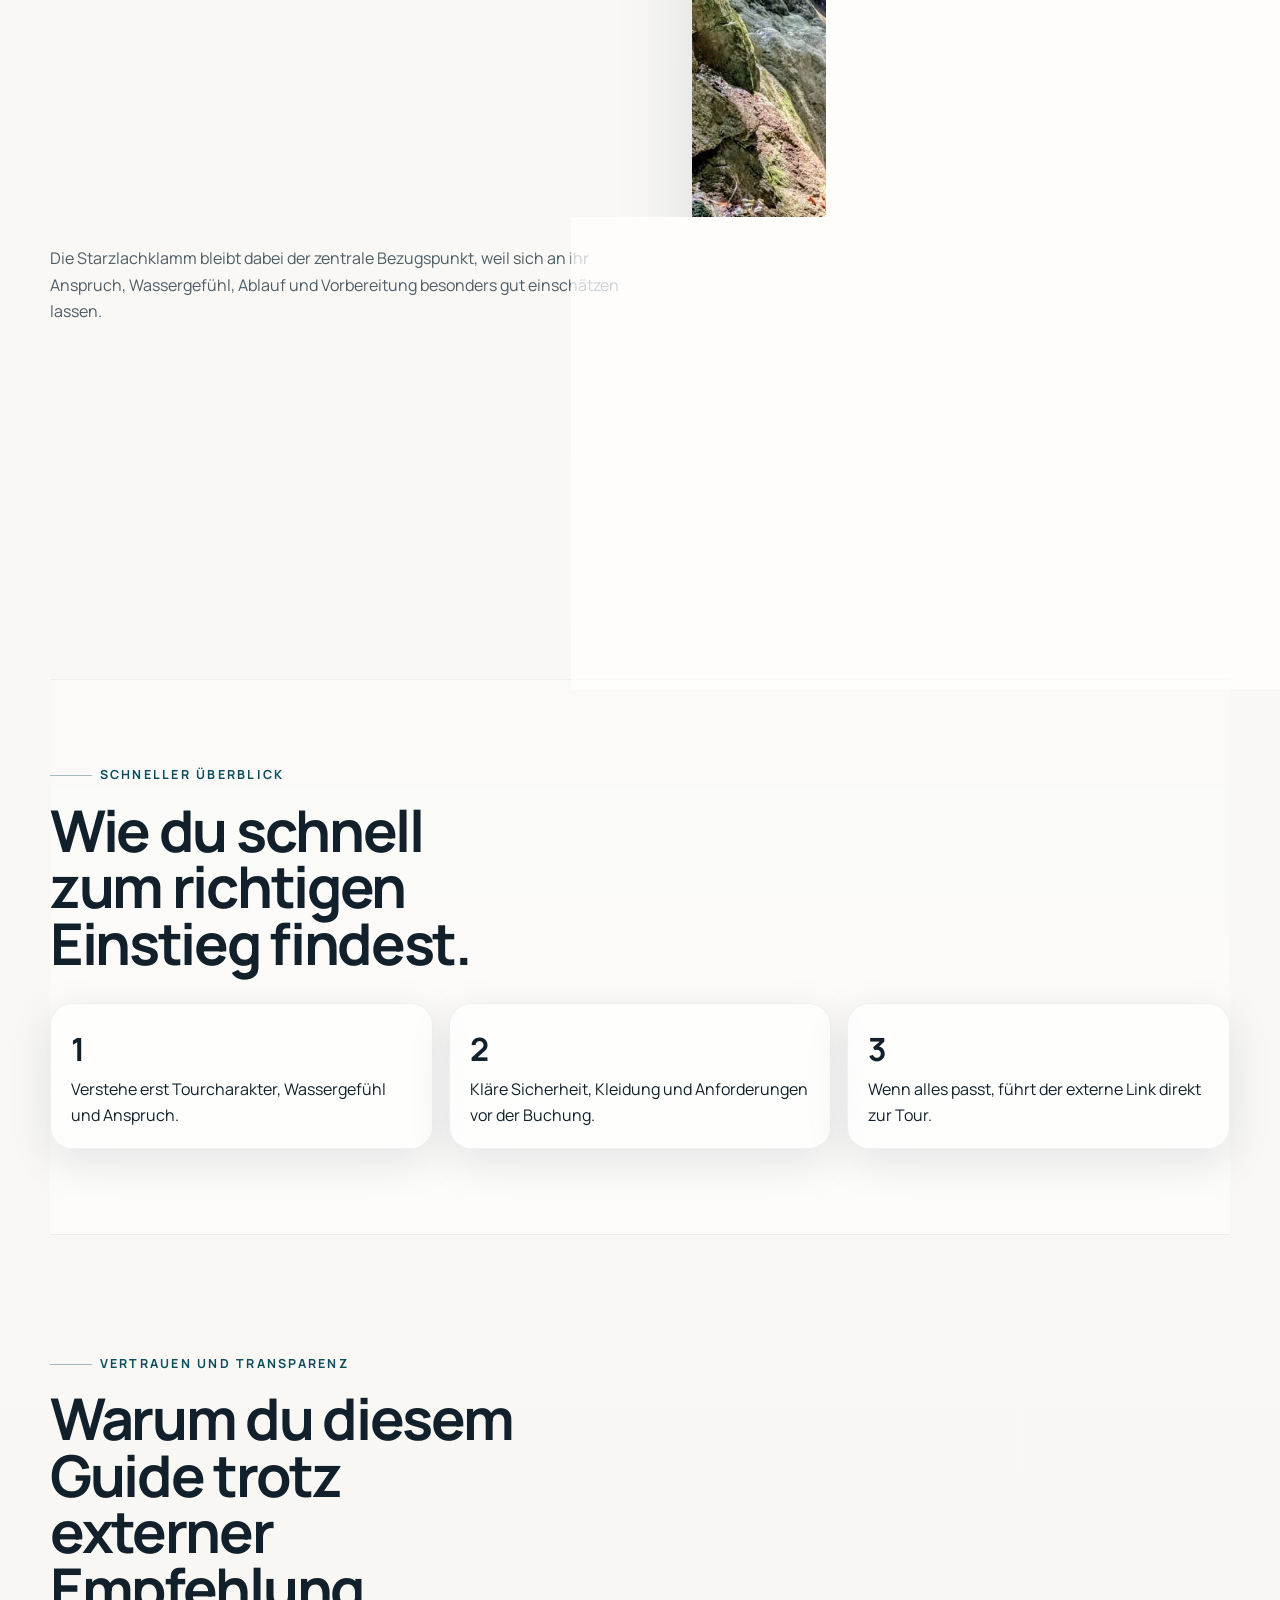
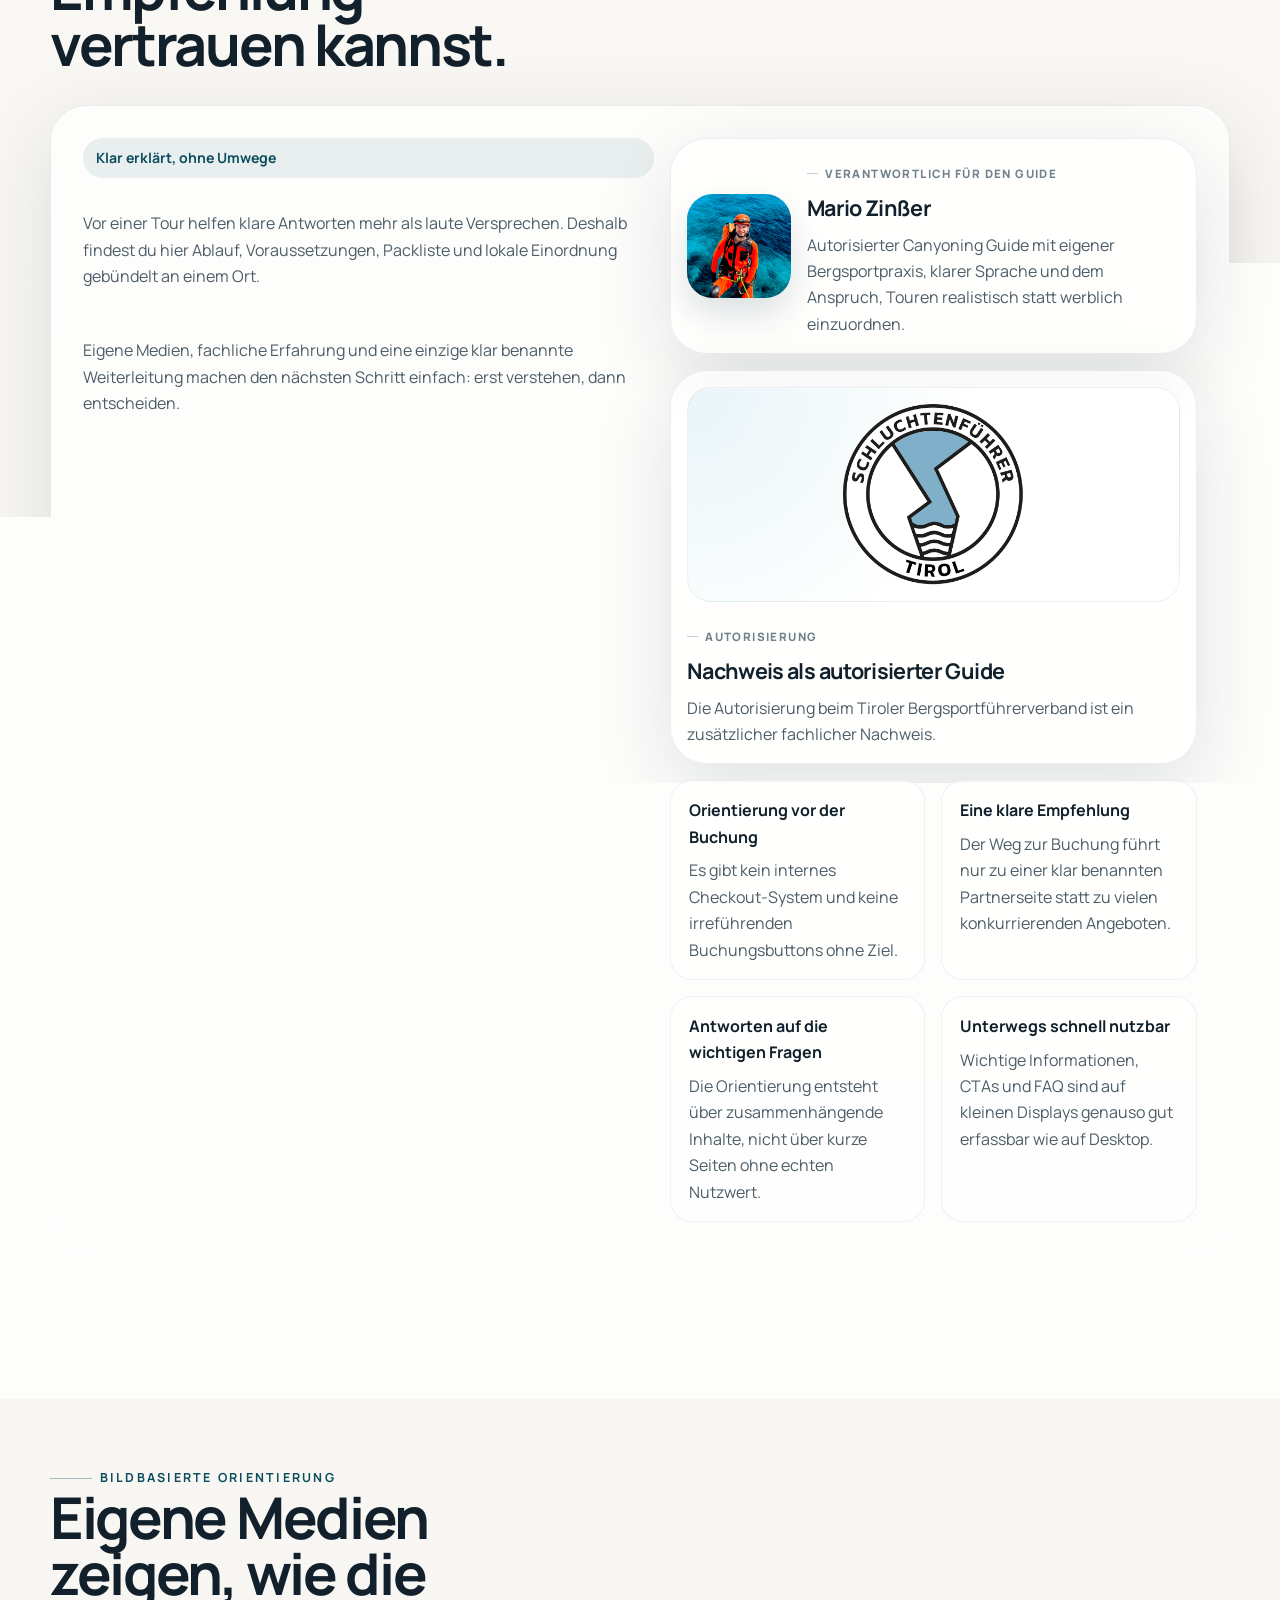
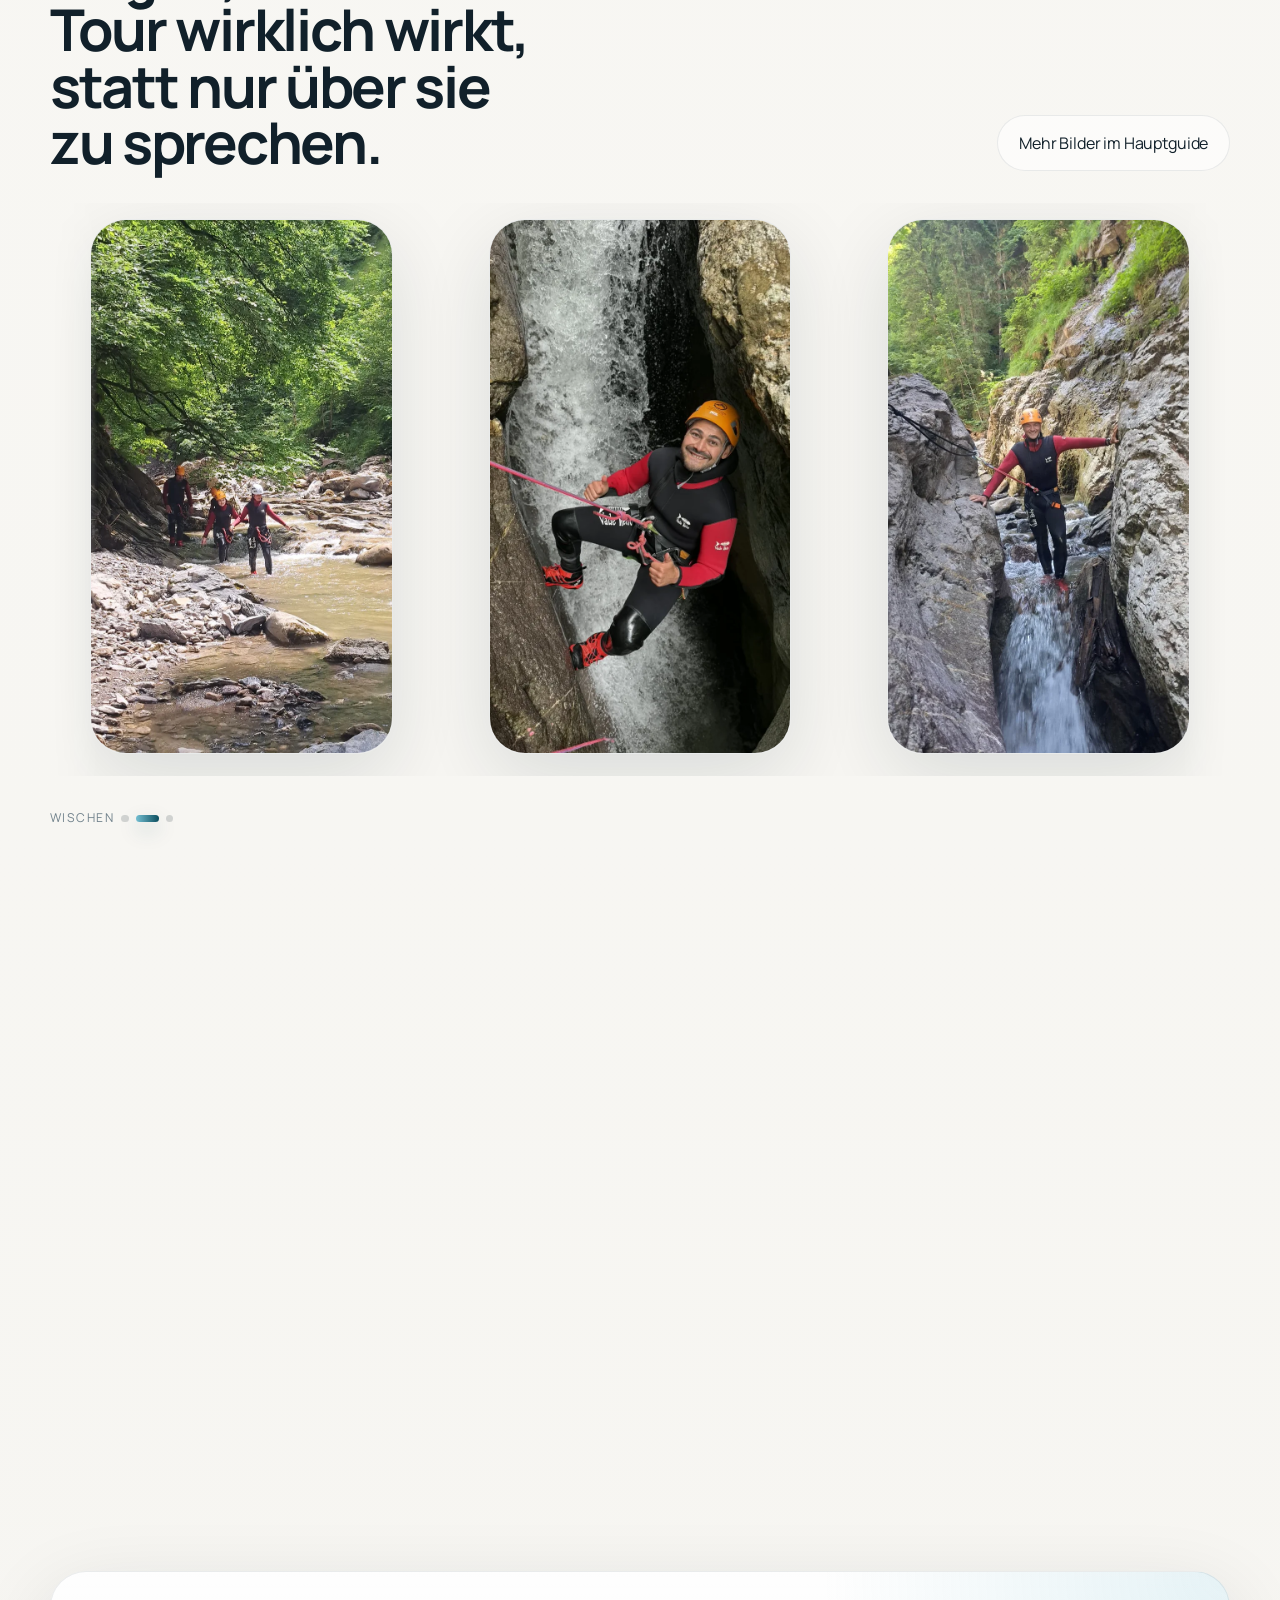
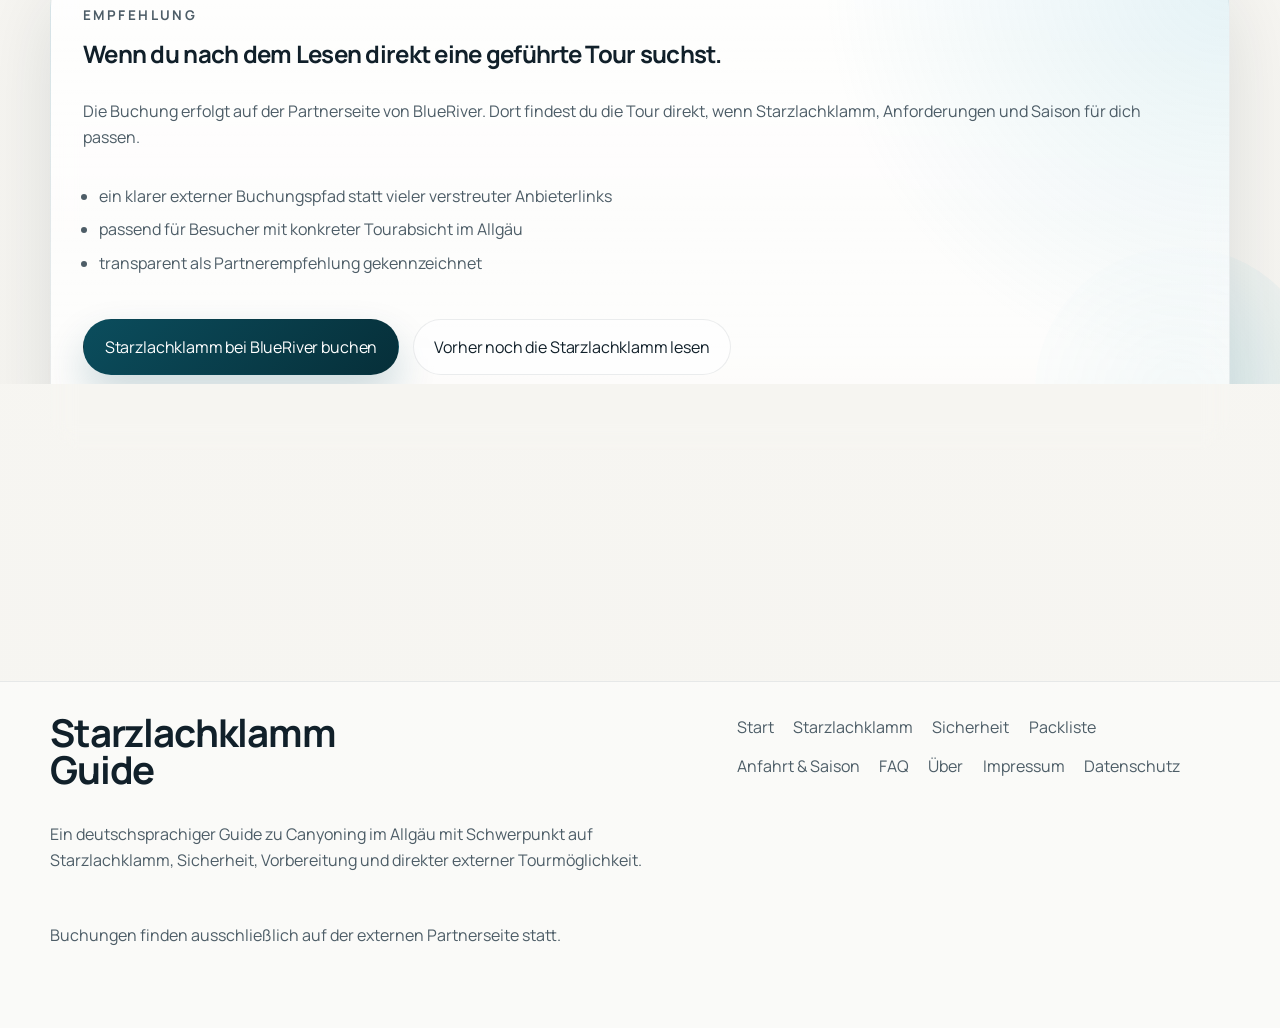
==== commit 5e9fe32f: "author image" ====
--- a/index.html
+++ b/index.html
@@ -106,7 +106,7 @@
         <div class="section-head">
           <span class="eyebrow">Themen-Navigation</span>
           <h2 class="section-title">Die wichtigsten Fragen rund um <em>Canyoning im Allgäu</em>.</h2>
-          <p class="section-lead">Die Unterseiten sind so aufgebaut, dass Google und echte Besucher schnell erkennen, worum es geht: Grundlagen, Sicherheit, Packliste, lokale Logistik und der zentrale Guide zur Starzlachklamm.</p>
+          <p class="section-lead">Hier findest du Grundlagen, Sicherheit, Packliste, lokale Logistik und den zentralen Guide zur Starzlachklamm an einem Ort.</p>
         </div>
         <div class="card-grid">
           <article class="story-card span-4" data-reveal data-tilt>
@@ -121,7 +121,7 @@
           </article>
           <article class="story-card span-4" data-reveal data-tilt>
             <h3>Einsteigen ohne Unsicherheit</h3>
-            <p>Wenn du dich fragst, ob Canyoning im Allgäu für Anfänger überhaupt passt, ist diese Seite der schnellste Einstieg in das Thema.</p>
+            <p>Wenn du dich fragst, ob Canyoning im Allgäu für Anfänger überhaupt passt, findest du hier den schnellsten Einstieg in das Thema.</p>
             <a href="canyoning-allgaeu-anfaenger/">Zum Anfänger-Guide</a>
           </article>
           <article class="story-card span-4" data-reveal data-tilt>
@@ -159,9 +159,9 @@
 
         <div class="split-layout split-layout--balanced">
           <div class="article-prose" data-reveal>
-            <p>Wer nach „canyoning starzlachklamm allgäu“ sucht, will meist nicht nur wissen, ob die Klamm schön ist. Die eigentliche Frage lautet fast immer: <strong>Ist diese Tour für mich geeignet, wie läuft sie ab und wo buche ich sinnvoll?</strong> Genau dort setzt dieser Guide an.</p>
-            <p>Der Fokus liegt bewusst auf Nutzwert. Statt die Seite mit Anbieterlogos zu überladen, entsteht eine ruhige, hochwertige Struktur, die zuerst die offenen Fragen beantwortet. Das erhöht die Wahrscheinlichkeit, dass Besucher bleiben, interne Seiten lesen und sich später nicht unsicher durch die Buchung klicken.</p>
-            <p>Darum bleibt der Guide nicht bei einer einzelnen Tourbeschreibung stehen. Grundlagen, Sicherheit, lokale Logistik und FAQ greifen ineinander, sodass du dir das Thema Schritt für Schritt erschließen kannst und nicht an offenen Fragen hängen bleibst.</p>
+            <p>Wer nach „canyoning starzlachklamm allgäu“ sucht, will meist vor allem wissen: <strong>Passt diese Tour zu mir, wie läuft sie ab und wo finde ich eine passende Buchung?</strong></p>
+            <p>Darum stehen hier Ablauf, Sicherheit, Packliste, Anfahrt und FAQ direkt nebeneinander. So kannst du dich ohne Umwege vom ersten Überblick bis zur konkreten Tour orientieren.</p>
+            <p>Die Starzlachklamm bleibt dabei der zentrale Bezugspunkt, weil sich an ihr Anspruch, Wassergefühl, Ablauf und Vorbereitung besonders gut einschätzen lassen.</p>
           </div>
           <div class="media-panel" data-reveal>
             <figure class="figure-card">
@@ -177,20 +177,20 @@
       <div class="section__inner">
         <div class="section-head">
           <span class="eyebrow">Schneller Überblick</span>
-          <h2 class="section-title">Wie die Website das Thema für dich sortiert.</h2>
+          <h2 class="section-title">Wie du schnell zum richtigen Einstieg findest.</h2>
         </div>
         <div class="fact-grid">
           <article class="fact-card" data-reveal>
             <strong>1</strong>
-            <span>Erst die Grundlagen verstehen, dann die lokale Tour richtig einordnen.</span>
+            <span>Verstehe erst Tourcharakter, Wassergefühl und Anspruch.</span>
           </article>
           <article class="fact-card" data-reveal>
             <strong>2</strong>
-            <span>Eigene Fragen zu Sicherheit, Kleidung und Anforderungen vorab klären.</span>
+            <span>Kläre Sicherheit, Kleidung und Anforderungen vor der Buchung.</span>
           </article>
           <article class="fact-card" data-reveal>
             <strong>3</strong>
-            <span>Am Ende mit klar markierter Empfehlung auf eine passende Buchungsseite wechseln.</span>
+            <span>Wenn alles passt, führt der externe Link direkt zur Tour.</span>
           </article>
         </div>
       </div>
@@ -203,29 +203,51 @@
           <h2 class="section-title">Warum du diesem Guide trotz externer Empfehlung vertrauen kannst.</h2>
         </div>
         <div class="author-box" data-reveal>
-          <div class="author-box__grid">
+          <div class="author-box__grid author-box__grid--trust">
             <div class="article-prose">
               <span class="author-box__badge">Klar erklärt, ohne Umwege</span>
-              <p>Diese Website ist bewusst nicht als laute Buchungsmaske gebaut. Sie soll Suchenden helfen, die richtige Entscheidung zu treffen: ruhig, deutschsprachig und strukturiert. Deshalb stehen Antworten, Checklisten und lokale Einordnung vor dem externen Link.</p>
-              <p>Die Inhalte verbinden eigene Eindrücke, strukturierte Recherche und praktische Orientierung. So kannst du besser einschätzen, wie sich die Tour anfühlt, was du vorher klären solltest und ob du danach mit gutem Gefühl auf die Partnerseite wechseln willst.</p>
+              <p>Vor einer Tour helfen klare Antworten mehr als laute Versprechen. Deshalb findest du hier Ablauf, Voraussetzungen, Packliste und lokale Einordnung gebündelt an einem Ort.</p>
+              <p>Eigene Medien, fachliche Erfahrung und eine einzige klar benannte Weiterleitung machen den nächsten Schritt einfach: erst verstehen, dann entscheiden.</p>
             </div>
-            <div class="definition-grid">
-              <dl>
-                <dt>Orientierung vor der Buchung</dt>
-                <dd>Es gibt kein internes Checkout-System und keine irreführenden Buchungsbuttons ohne Ziel.</dd>
-              </dl>
-              <dl>
-                <dt>Eine klare Empfehlung</dt>
-                <dd>Die Website verweist nur auf eine klar benannte Partnerseite, statt viele konkurrierende Buchungspfade zu mischen.</dd>
-              </dl>
-              <dl>
-                <dt>Antworten auf die wichtigen Fragen</dt>
-                <dd>Die Orientierung entsteht über zusammenhängende Inhalte, nicht über kurze Seiten ohne echten Nutzwert.</dd>
-              </dl>
-              <dl>
-                <dt>Unterwegs schnell nutzbar</dt>
-                <dd>Wichtige Informationen, CTAs und FAQ sind auf kleinen Displays genauso gut erfassbar wie auf Desktop.</dd>
-              </dl>
+            <div class="author-aside" data-stagger>
+              <article class="author-identity-card" data-stagger-item data-pressable data-sheen>
+                <div class="author-portrait-wrap">
+                  <img class="author-portrait" src="assets/img/optimized/mario-768.jpg" alt="Mario Zinßer im orangefarbenen Canyoning-Anzug vor blauem Wasser" width="768" height="768" loading="lazy">
+                </div>
+                <div class="author-identity-copy">
+                  <span class="author-kicker">Verantwortlich für den Guide</span>
+                  <h3>Mario Zinßer</h3>
+                  <p>Autorisierter Canyoning Guide mit eigener Bergsportpraxis, klarer Sprache und dem Anspruch, Touren realistisch statt werblich einzuordnen.</p>
+                </div>
+              </article>
+              <article class="author-proof-card" data-stagger-item data-pressable data-sheen>
+                <div class="author-proof-card__seal">
+                  <img src="assets/img/optimized/guide-720.png" alt="Abzeichen Schluchtenführer Tirol" width="720" height="682" loading="lazy">
+                </div>
+                <div class="author-proof-card__body">
+                  <span class="author-kicker">Autorisierung</span>
+                  <h3>Nachweis als autorisierter Guide</h3>
+                  <p>Die Autorisierung beim Tiroler Bergsportführerverband ist ein zusätzlicher fachlicher Nachweis.</p>
+                </div>
+              </article>
+              <div class="definition-grid definition-grid--compact" data-stagger-item>
+                <dl>
+                  <dt>Orientierung vor der Buchung</dt>
+                  <dd>Es gibt kein internes Checkout-System und keine irreführenden Buchungsbuttons ohne Ziel.</dd>
+                </dl>
+                <dl>
+                  <dt>Eine klare Empfehlung</dt>
+                  <dd>Der Weg zur Buchung führt nur zu einer klar benannten Partnerseite statt zu vielen konkurrierenden Angeboten.</dd>
+                </dl>
+                <dl>
+                  <dt>Antworten auf die wichtigen Fragen</dt>
+                  <dd>Die Orientierung entsteht über zusammenhängende Inhalte, nicht über kurze Seiten ohne echten Nutzwert.</dd>
+                </dl>
+                <dl>
+                  <dt>Unterwegs schnell nutzbar</dt>
+                  <dd>Wichtige Informationen, CTAs und FAQ sind auf kleinen Displays genauso gut erfassbar wie auf Desktop.</dd>
+                </dl>
+              </div>
             </div>
           </div>
         </div>
@@ -292,7 +314,7 @@
         <div class="recommendation" data-end-cta data-reveal>
           <p class="recommendation__eyebrow">Empfehlung</p>
           <h2>Wenn du nach dem Lesen direkt eine geführte Tour suchst.</h2>
-          <p>Die Buchung erfolgt auf der Partnerseite von BlueRiver. Diese Empfehlung steht bewusst erst am Ende der Inhalte, damit du vorher die wichtigsten Fragen zu Canyoning, Starzlachklamm und Allgäu sauber einordnen kannst.</p>
+          <p>Die Buchung erfolgt auf der Partnerseite von BlueRiver. Dort findest du die Tour direkt, wenn Starzlachklamm, Anforderungen und Saison für dich passen.</p>
           <ul class="recommendation__list">
             <li>ein klarer externer Buchungspfad statt vieler verstreuter Anbieterlinks</li>
             <li>passend für Besucher mit konkreter Tourabsicht im Allgäu</li>
@@ -313,8 +335,8 @@
       <div class="site-footer__grid">
         <div class="article-prose">
           <h2 class="section-title">Starzlachklamm Guide</h2>
-          <p>Ein deutschsprachiger Guide zu Canyoning im Allgäu mit Schwerpunkt auf Starzlachklamm, Sicherheit, Vorbereitung und klar markierter Tour-Empfehlung.</p>
-          <p>Die Website ist kein Veranstalter. Buchungen finden ausschließlich auf der externen Partnerseite statt.</p>
+          <p>Ein deutschsprachiger Guide zu Canyoning im Allgäu mit Schwerpunkt auf Starzlachklamm, Sicherheit, Vorbereitung und direkter externer Tourmöglichkeit.</p>
+          <p>Buchungen finden ausschließlich auf der externen Partnerseite statt.</p>
         </div>
         <div class="article-prose">
           <div class="site-footer__links">
--- a/assets/css/site.css
+++ b/assets/css/site.css
@@ -529,6 +529,8 @@
 .video-card,
 .recommendation,
 .author-box,
+.author-identity-card,
+.author-proof-card,
 .quote-card,
 .legal-card,
 .info-card,
@@ -967,6 +969,12 @@
   gap: 1rem;
 }
 
+.author-aside {
+  display: grid;
+  gap: 1rem;
+  align-content: start;
+}
+
 .author-box__badge {
   display: inline-flex;
   align-items: center;
@@ -977,6 +985,124 @@
   color: var(--petrol);
   font-size: 0.88rem;
   font-weight: 700;
+}
+
+.author-inline-head {
+  display: grid;
+  grid-template-columns: minmax(6.4rem, 8.2rem) minmax(0, 1fr);
+  gap: 1rem;
+  align-items: center;
+  margin: 0.95rem 0 1rem;
+}
+
+.author-inline-copy h2 {
+  margin: 0;
+}
+
+.author-inline-copy p {
+  margin: 0.35rem 0 0;
+}
+
+.author-identity-card {
+  display: grid;
+  grid-template-columns: minmax(5.5rem, 6.5rem) minmax(0, 1fr);
+  gap: 1rem;
+  padding: 1rem;
+  align-items: center;
+  overflow: hidden;
+}
+
+.author-portrait-wrap {
+  position: relative;
+  aspect-ratio: 1;
+  border-radius: 1.6rem;
+  overflow: hidden;
+  background:
+    radial-gradient(circle at top left, rgba(116, 191, 210, 0.32), transparent 58%),
+    linear-gradient(180deg, rgba(11, 77, 93, 0.12), rgba(11, 77, 93, 0.02));
+  box-shadow:
+    inset 0 1px 0 rgba(255, 255, 255, 0.28),
+    0 16px 34px rgba(10, 32, 44, 0.14);
+}
+
+.author-portrait-wrap--inline {
+  width: min(100%, 8.2rem);
+}
+
+.author-portrait {
+  width: 100%;
+  height: 100%;
+  object-fit: cover;
+  object-position: center 22%;
+}
+
+.author-identity-copy,
+.author-proof-card__body {
+  min-width: 0;
+}
+
+.author-kicker {
+  display: inline-flex;
+  align-items: center;
+  gap: 0.45rem;
+  margin-bottom: 0.45rem;
+  color: var(--ink-muted);
+  font-size: 0.72rem;
+  font-weight: 800;
+  letter-spacing: 0.12em;
+  text-transform: uppercase;
+}
+
+.author-kicker::before {
+  content: "";
+  width: 0.7rem;
+  height: 1px;
+  background: rgba(11, 77, 93, 0.26);
+}
+
+.author-identity-copy h3,
+.author-proof-card h3 {
+  margin: 0;
+  font-size: clamp(1.05rem, 2vw, 1.35rem);
+  letter-spacing: -0.03em;
+}
+
+.author-identity-copy p,
+.author-proof-card p {
+  margin: 0.4rem 0 0;
+  color: var(--ink-soft);
+}
+
+.author-proof-card {
+  display: grid;
+  gap: 1rem;
+  padding: 1rem;
+}
+
+.author-proof-card__seal {
+  display: grid;
+  place-items: center;
+  padding: 0.95rem;
+  border-radius: calc(var(--radius-md) + 2px);
+  background:
+    radial-gradient(circle at top left, rgba(116, 191, 210, 0.16), transparent 54%),
+    rgba(255, 255, 255, 0.84);
+  border: 1px solid rgba(11, 29, 39, 0.06);
+  box-shadow: inset 0 1px 0 rgba(255, 255, 255, 0.3);
+}
+
+.author-proof-card__seal img {
+  width: min(100%, 12rem);
+  height: auto;
+  object-fit: contain;
+}
+
+.definition-grid--compact {
+  gap: 0.85rem;
+}
+
+.definition-grid--compact dl {
+  padding: 0.95rem 1rem;
 }
 
 .definition-grid {
@@ -1460,6 +1586,15 @@
   .definition-grid {
     grid-template-columns: repeat(2, minmax(0, 1fr));
   }
+
+  .author-box__grid--trust {
+    grid-template-columns: minmax(0, 1.04fr) minmax(18rem, 0.96fr);
+    align-items: start;
+  }
+
+  .definition-grid--compact {
+    grid-template-columns: repeat(2, minmax(0, 1fr));
+  }
 }
 
 @media (min-width: 64rem) {
@@ -1490,6 +1625,14 @@
 
   .hero h1 {
     max-width: 12ch;
+  }
+
+  .author-identity-card {
+    grid-template-columns: 5.25rem minmax(0, 1fr);
+  }
+
+  .author-inline-head {
+    grid-template-columns: 6.1rem minmax(0, 1fr);
   }
 }
 
@@ -1542,6 +1685,25 @@
   .header-cta {
     width: 100%;
   }
+
+  .author-identity-card {
+    gap: 0.85rem;
+    padding: 0.9rem;
+  }
+
+  .author-proof-card {
+    padding: 0.9rem;
+  }
+
+  .author-inline-head {
+    gap: 0.85rem;
+    margin-bottom: 0.9rem;
+  }
+
+  .author-portrait-wrap--inline {
+    width: min(100%, 6.1rem);
+    border-radius: 1.35rem;
+  }
 }
 
 @media (max-width: 47.99rem) {
